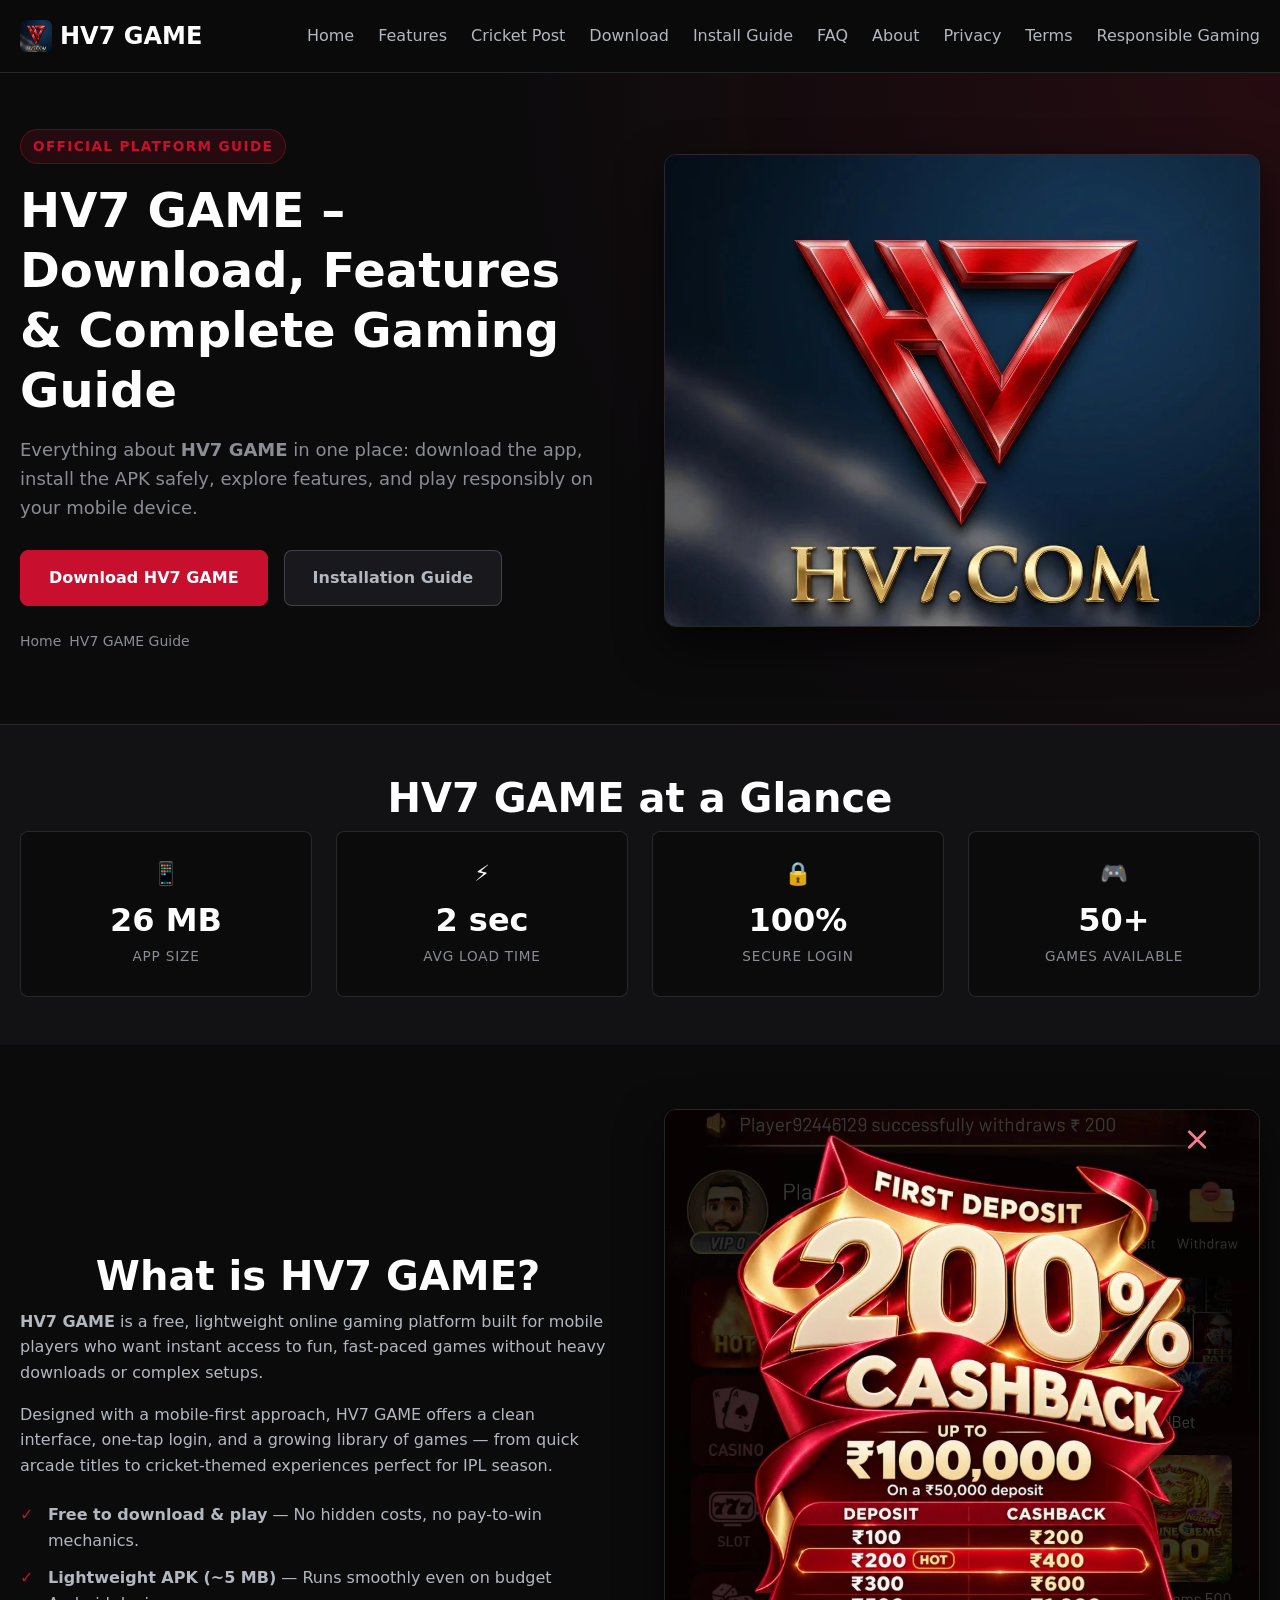
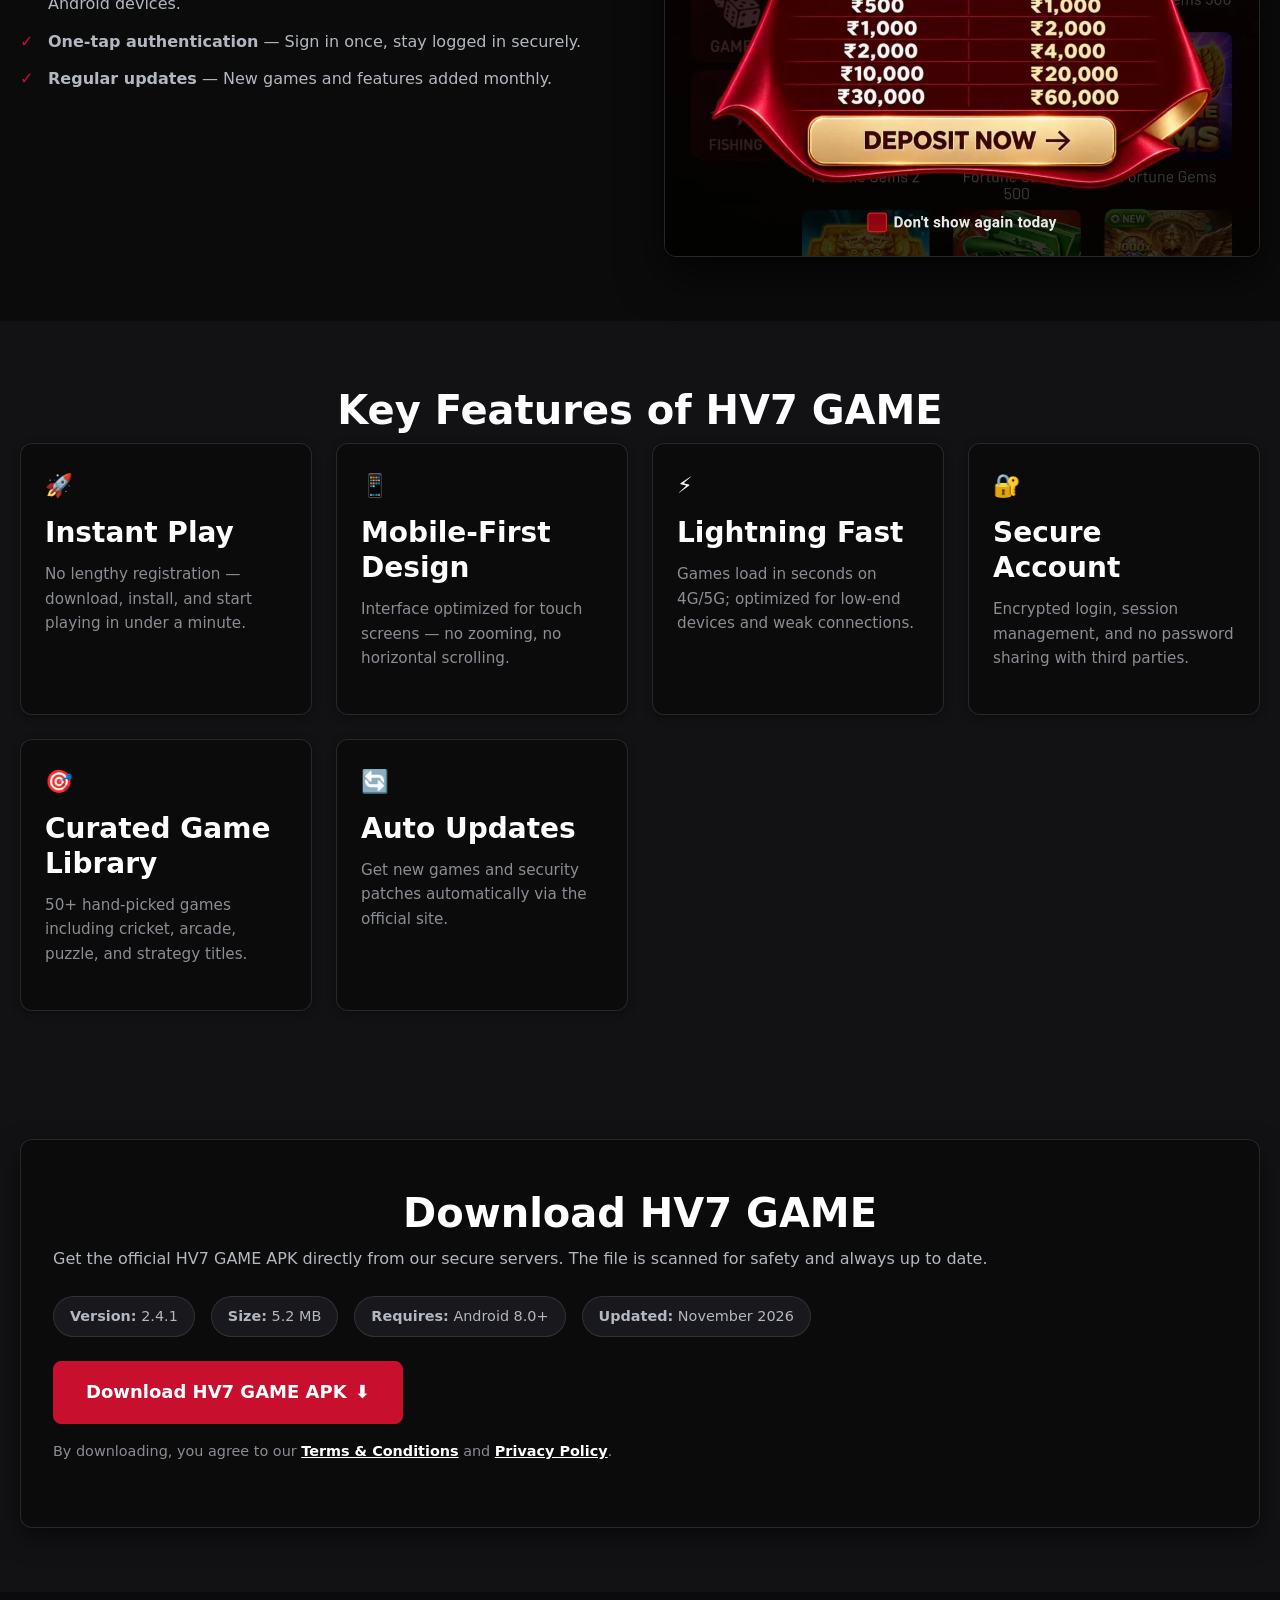
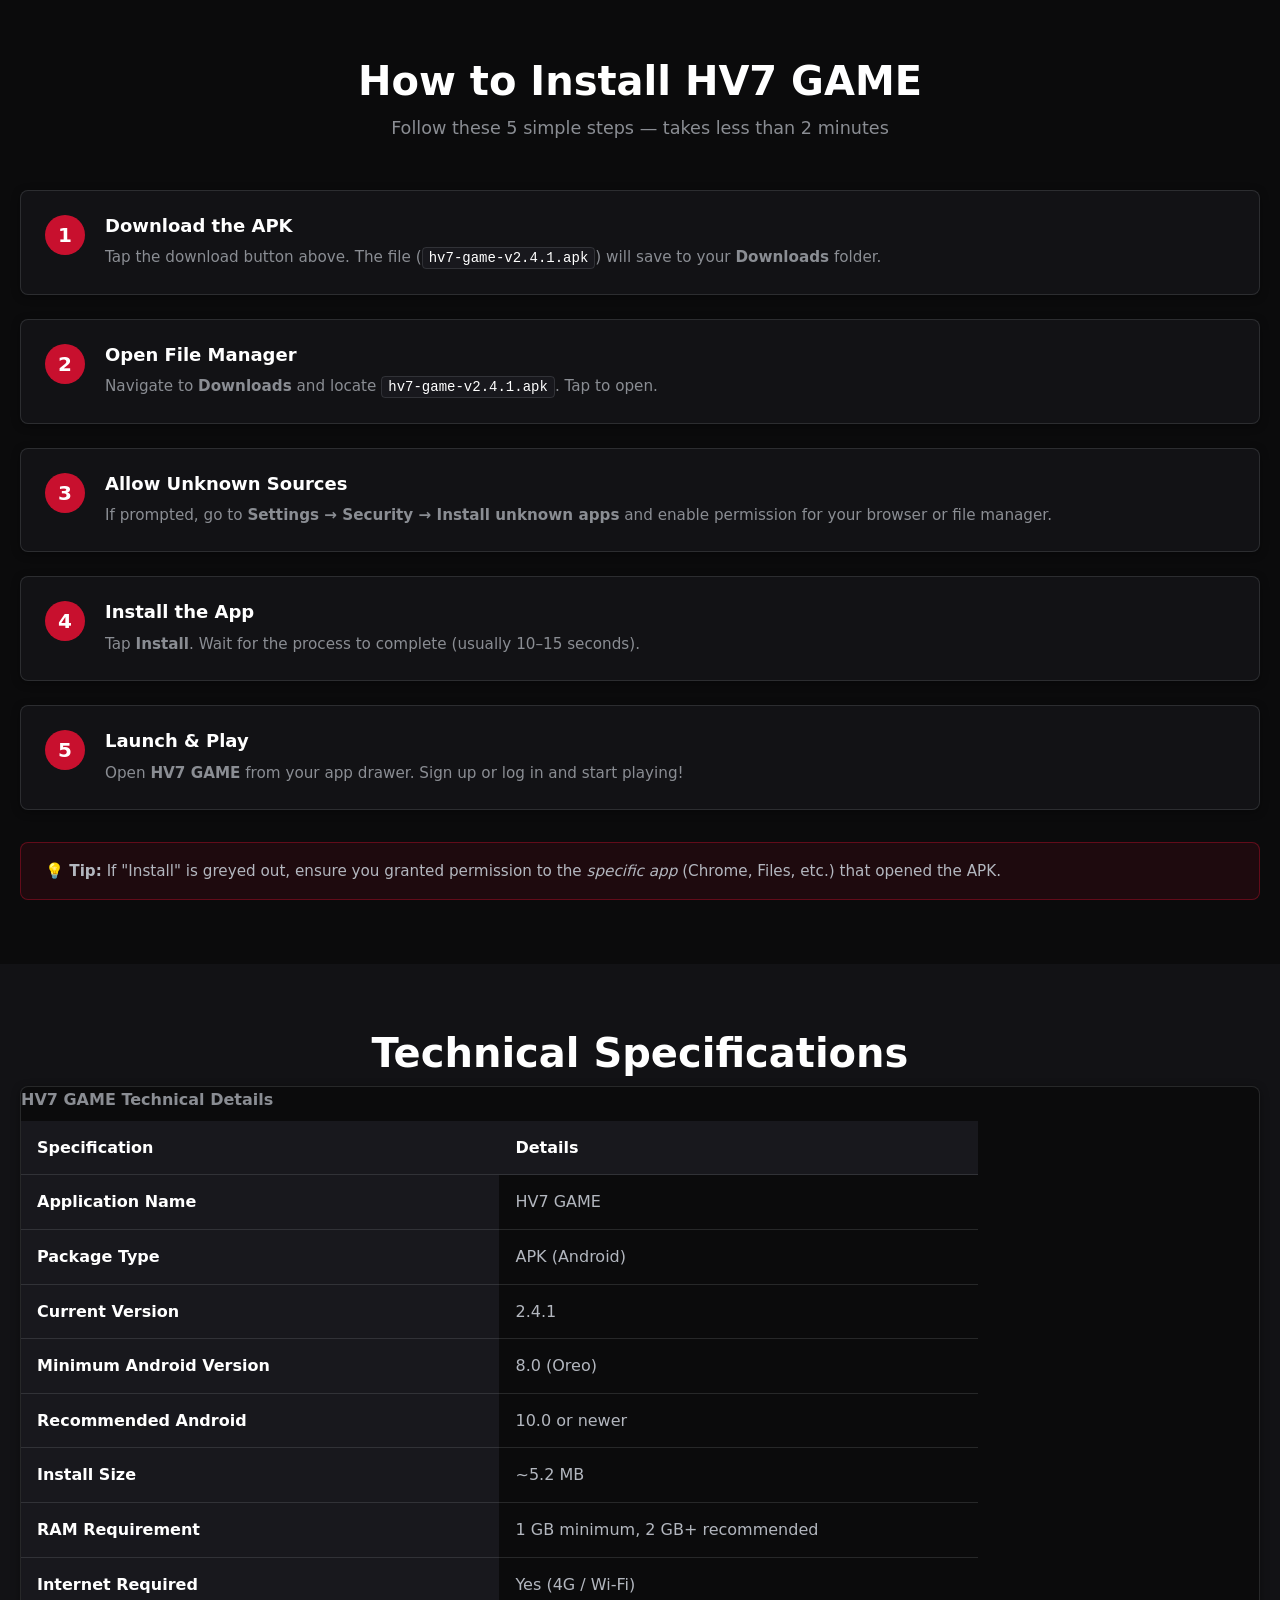
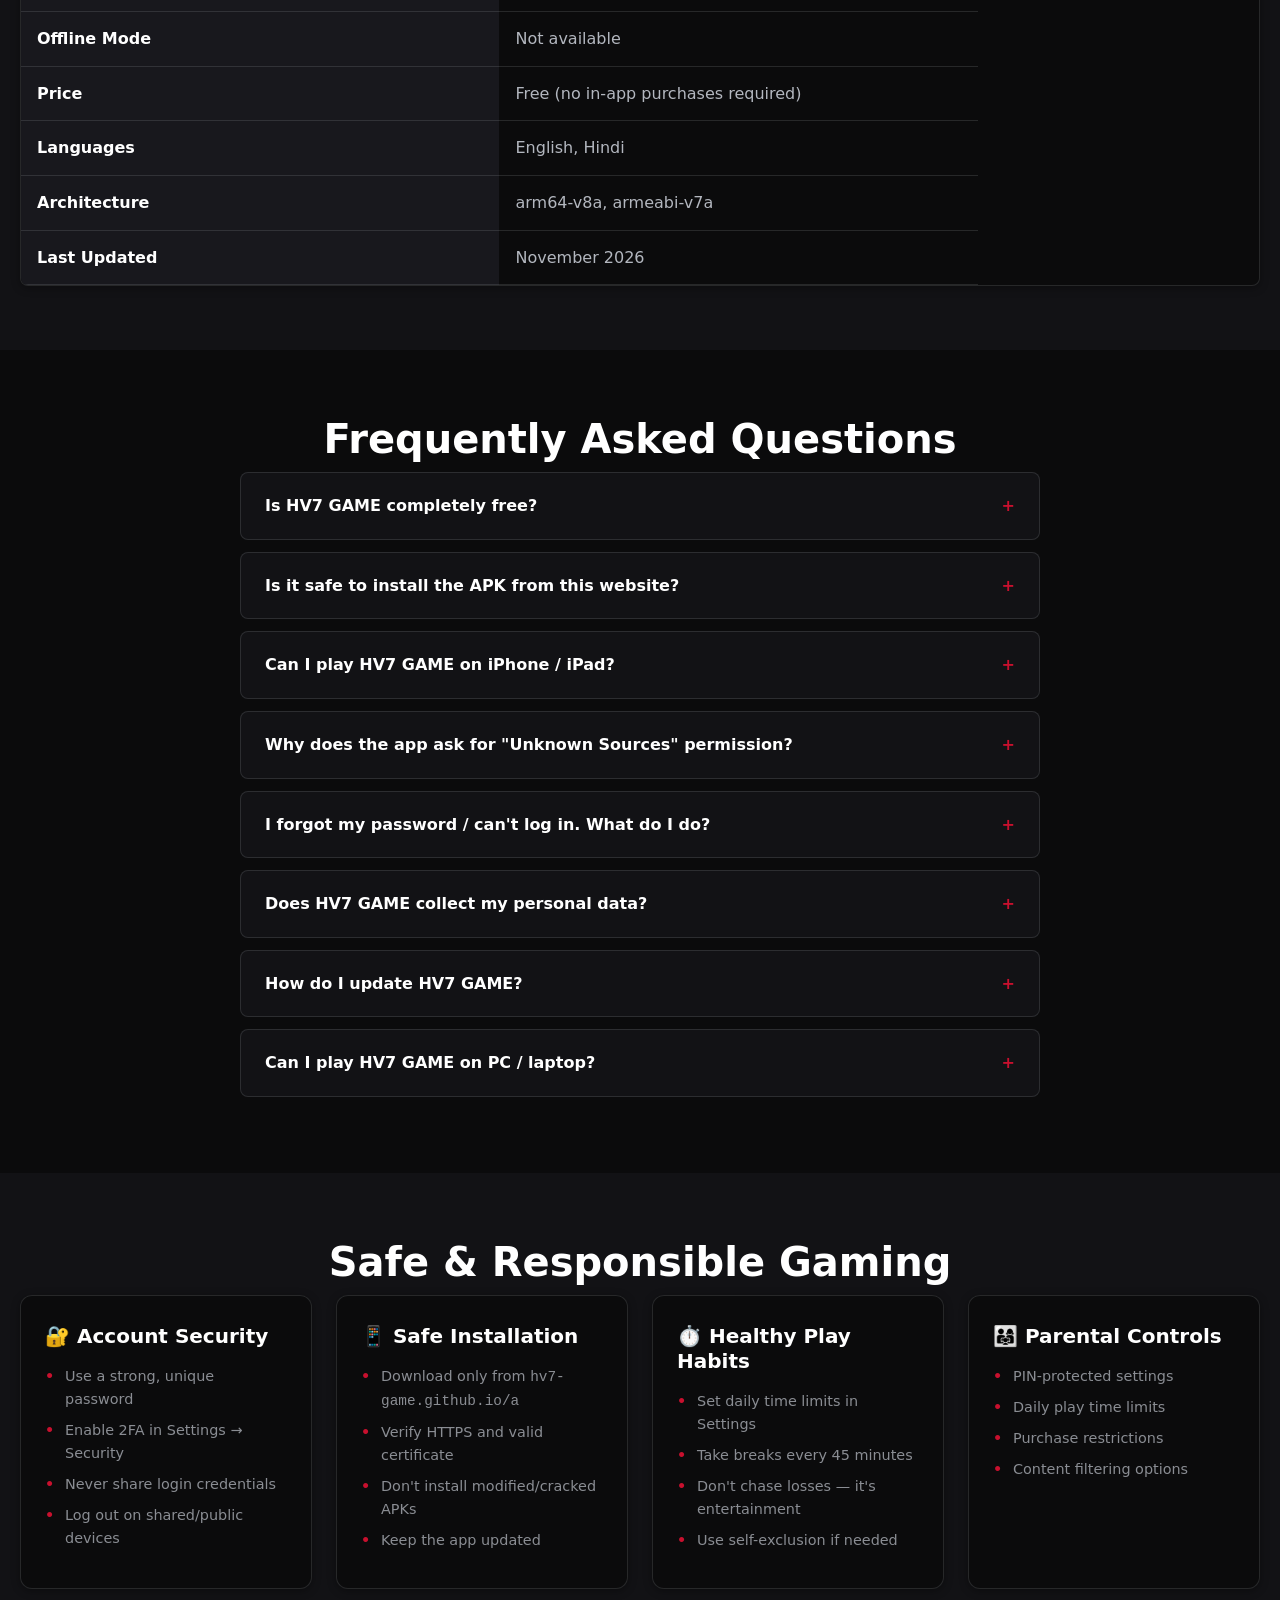
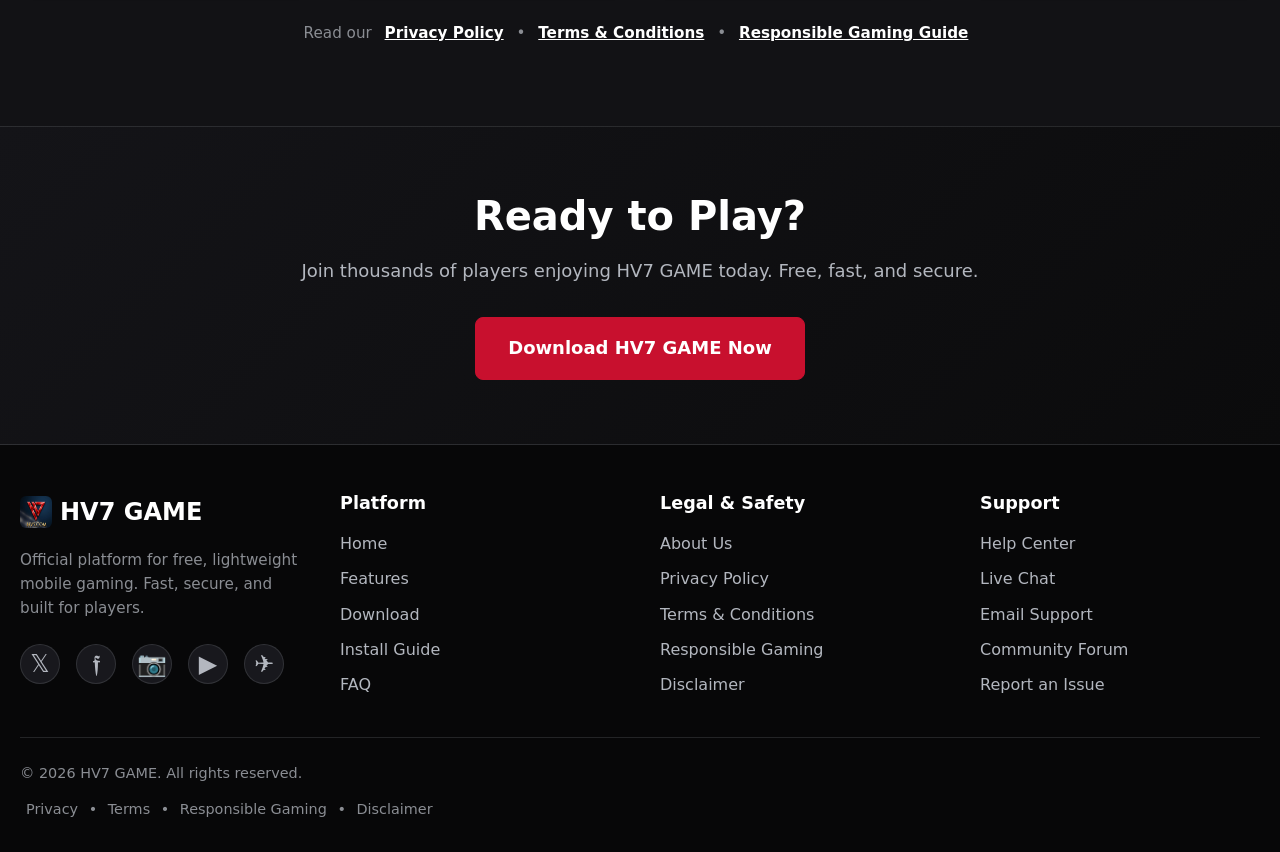
==== index.html @ ba6d6f7c "Update index.html" ====
<!DOCTYPE html>
<html lang="en">
<head>
<meta charset="UTF-8">
<meta name="viewport" content="width=device-width, initial-scale=1.0">
<meta http-equiv="X-UA-Compatible" content="IE=edge">

<!-- Primary SEO Meta Tags -->
<title>HV7 GAME – Download hv7 Game | Free Mobile Cricket & Arcade</title>
<meta name="description" content="Download HV7 GAME — the free hv7 game app for mobile. Install the ~5 MB APK and play cricket and arcade games optimized for Android 8.0+. Join the hv7 gaming community.">
<meta name="keywords" content="hv7, hv7 game, free mobile games, cricket games, arcade games, hv7 download, hv7 app">
<meta name="author" content="HV7 Official">
<meta name="theme-color" content="#0b0b0c">
<meta name="robots" content="index, follow, max-snippet:-1, max-image-preview:large, max-video-preview:-1">
<meta name="googlebot" content="index, follow, max-snippet:-1, max-image-preview:large">
<meta name="bingbot" content="index, follow">
<meta name="revisit-after" content="1 days">
<meta name="rating" content="general">
<meta name="language" content="English">
<meta name="coverage" content="Worldwide">
<meta name="distribution" content="Global">

<!-- Canonical URL - Your GitHub Pages Subdirectory Domain -->
<link rel="canonical" href="https://hv7-game.github.io/a/">

<!-- Favicon & Icons -->
<link rel="icon" type="image/webp" href="hv7-logo.webp" sizes="any">
<link rel="apple-touch-icon" href="hv7-logo.webp" sizes="any">
<link rel="manifest" href="manifest.json">

<!-- Open Graph / Social Media -->
<meta property="og:type" content="website">
<meta property="og:url" content="https://hv7-game.github.io/a/">
<meta property="og:title" content="HV7 GAME – Official Download, Features & Complete Guide">
<meta property="og:description" content="Download HV7 GAME app, install APK safely, explore features and play responsibly. The complete official guide.">
<meta property="og:image" content="hv7-logo.webp">
<meta property="og:image:width" content="1200">
<meta property="og:image:height" content="630">
<meta property="og:site_name" content="HV7 GAME">
<meta property="og:locale" content="en_US">

<!-- Twitter Card -->
<meta name="twitter:card" content="summary_large_image">
<meta name="twitter:site" content="@hv7game">
<meta name="twitter:url" content="https://hv7-game.github.io/a/">
<meta name="twitter:title" content="HV7 GAME – Official Download, Features & Complete Guide">
<meta name="twitter:description" content="Download HV7 GAME app, install APK safely, explore features and play responsibly.">
<meta name="twitter:image" content="hv7-logo.webp">

<!-- Performance Hints -->
<link rel="preconnect" href="https://fonts.googleapis.com">
<link rel="preconnect" href="https://fonts.gstatic.com" crossorigin>
<link rel="preload" as="image" href="hv7-logo.webp" fetchpriority="high">
<link rel="preload" as="style" href="style.css">
<link rel="preload" as="script" href="main.js">

<!-- Structured Data: WebSite -->
<script type="application/ld+json">
{
  "@context": "https://schema.org",
  "@type": "WebSite",
  "name": "HV7 GAME",
  "alternateName": ["HV7", "HV7 GAME", "HV7.COM"],
  "url": "https://hv7-game.github.io/a/",
  "potentialAction": {
    "@type": "SearchAction",
    "target": "https://hv7-game.github.io/a/search?q={search_term_string}",
    "query-input": "required name=search_term_string"
  }
}
</script>

<!-- Structured Data: Organization -->
<script type="application/ld+json">
{
  "@context": "https://schema.org",
  "@type": "Organization",
  "name": "HV7 GAME",
  "url": "https://hv7-game.github.io/a/",
  "logo": "https://hv7-game.github.io/a/hv7-logo.webp",
  "description": "HV7 GAME official platform: free mobile gaming app with fast, secure gameplay.",
  "sameAs": [],
  "contactPoint": {
    "@type": "ContactPoint",
    "telephone": "+91-XXXXXXXXXX",
    "contactType": "customer service",
    "availableLanguage": ["English", "Hindi"]
  }
}
</script>

<!-- Structured Data: Article (Main Page as Article) -->
<script type="application/ld+json">
{
  "@context": "https://schema.org",
  "@type": "Article",
  "headline": "HV7 GAME – Official Download, Features & Complete Gaming Guide",
  "description": "Complete guide to HV7 GAME: download, APK installation, features, login, safety and responsible gaming.",
  "mainEntityOfPage": { "@type": "WebPage", "@id": "https://hv7-game.github.io/a/" },
  "datePublished": "2026-11-21T00:00:00+00:00",
  "dateModified": "2026-11-23T00:00:00+00:00",
  "author": { "@type": "Organization", "name": "HV7 Official" },
  "publisher": {
    "@type": "Organization",
    "name": "HV7 GAME",
    "logo": { "@type": "ImageObject", "url": "https://hv7-game.github.io/a/hv7-logo.webp" }
  },
  "inLanguage": "en",
  "keywords": "HV7 GAME, HV7 GAME download, HV7 GAME app, HV7 GAME APK, HV7 GAME login"
}
</script>

<!-- Structured Data: HowTo for Installation -->
<script type="application/ld+json">
{
  "@context": "https://schema.org",
  "@type": "HowTo",
  "name": "How to Download and Install HV7 GAME",
  "description": "Step-by-step guide to download and install the HV7 GAME app on Android.",
  "totalTime": "PT5M",
  "estimatedCost": "Free",
  "supply": [
    { "@type": "HowToSupply", "name": "Android Device (8.0+)" },
    { "@type": "HowToSupply", "name": "Internet Connection" }
  ],
  "tool": [
    { "@type": "HowToTool", "name": "Web Browser" }
  ],
  "step": [
    { "@type": "HowToStep", "position": 1, "name": "Open Official HV7 GAME Page", "text": "Visit the official HV7 GAME website and locate the download section.", "url": "https://hv7-game.github.io/a/#download", "image": "hv7-logo.webp" },
    { "@type": "HowToStep", "position": 2, "name": "Download APK File", "text": "Tap the download button to save the HV7 GAME APK (~5 MB) to your device.", "url": "https://hv7-game.github.io/a/#download", "image": "hv7-logo.webp" },
    { "@type": "HowToStep", "position": 3, "name": "Enable Unknown Sources", "text": "Go to Settings > Security > Install unknown apps, and allow your browser or file manager.", "url": "https://hv7-game.github.io/a/#install", "image": "das.webp" },
    { "@type": "HowToStep", "position": 4, "name": "Install the App", "text": "Open the APK file from Downloads and press Install.", "url": "https://hv7-game.github.io/a/#install", "image": "das.webp" },
    { "@type": "HowToStep", "position": 5, "name": "Launch and Log In", "text": "Open HV7 GAME, create an account or sign in, and start playing.", "url": "https://hv7-game.github.io/a/#features", "image": "hv7-logo.webp" }
  ]
}
</script>

<!-- Structured Data: FAQPage -->
<script type="application/ld+json">
{
  "@context": "https://schema.org",
  "@type": "FAQPage",
  "mainEntity": [
    { "@type": "Question", "name": "What is HV7 GAME?", "acceptedAnswer": { "@type": "Answer", "text": "HV7 GAME is a free online gaming platform for Android, offering fast, lightweight games with a mobile-first interface and secure login." } },
    { "@type": "Question", "name": "Is HV7 GAME free to download?", "acceptedAnswer": { "@type": "Answer", "text": "Yes, the HV7 GAME APK is completely free to download from the official website. Never pay for the installer." } },
    { "@type": "Question", "name": "Is it safe to install the HV7 GAME APK?", "acceptedAnswer": { "@type": "Answer", "text": "Only install the APK from the official HV7 website (hv7-game.github.io/a). Third-party mirrors may carry modified or harmful files." } },
    { "@type": "Question", "name": "Which devices support HV7 GAME?", "acceptedAnswer": { "@type": "Answer", "text": "HV7 GAME runs on Android phones and tablets with Android 8.0 (Oreo) or newer, and works in any modern mobile browser." } },
    { "@type": "Question", "name": "How do I fix HV7 GAME login problems?", "acceptedAnswer": { "@type": "Answer", "text": "Check internet connection, reset password via the login screen, update the app, clear app cache, or contact in-app support." } },
    { "@type": "Question", "name": "Does HV7 GAME work on iOS?", "acceptedAnswer": { "@type": "Answer", "text": "Currently HV7 GAME is available for Android only. iOS users can access the web version through a mobile browser." } }
  ]
}
</script>

<!-- Structured Data: BreadcrumbList -->
<script type="application/ld+json">
{
  "@context": "https://schema.org",
  "@type": "BreadcrumbList",
  "itemListElement": [
    { "@type": "ListItem", "position": 1, "name": "Home", "item": "https://hv7-game.github.io/a/" }
  ]
}
</script>

<!-- Stylesheet -->
<link rel="stylesheet" href="style.css">
  <!-- Mobile Horizontal Scroll & Large Image Fix -->
<!-- Stylesheet -->
<link rel="stylesheet" href="style.css">

<!-- Mobile Image Fit & Smaller Emojis Fix -->
<style>
  html, body {
    max-width: 100% !important;
    overflow-x: clip !important;
  }

  .about-figure,
  .about-figure picture,
  .about-figure img,
  .hero-figure,
  .hero-figure picture,
  .hero-figure img {
    width: 100% !important;
    max-width: 100% !important;
    height: auto !important;
    margin-left: 0 !important;
    margin-right: 0 !important;
    box-sizing: border-box !important;
  }

  .about-grid,
  .container {
    max-width: 100% !important;
    box-sizing: border-box !important;
  }

  /* Emojis ko chhota karne ke liye */
  .stat-icon,
  .feature-icon {
    font-size: 1.4rem !important;
    line-height: 1.2 !important;
  }

  .specs-table {
    width: 100%;
    max-width: 100%;
    display: block;
    overflow-x: auto;
  }
</style>
</head>
</head>
<body>

<!-- Skip Link for Accessibility -->
<a class="skip-link" href="#main-content">Skip to main content</a>

<!-- Header -->
<header class="site-header" role="banner">
<nav class="nav container" aria-label="Main navigation">
<a class="brand" href="./" aria-label="HV7 GAME Home">
<img src="hv7-logo.webp" alt="HV7 GAME logo" width="36" height="36" aria-hidden="true">
<span>HV7 <b>GAME</b></span>
</a>
<button class="nav-toggle" id="navToggle" aria-label="Open menu" aria-expanded="false" aria-controls="navLinks">
<span class="hamburger" aria-hidden="true"></span>
</button>
<ul class="nav-links" id="navLinks" role="menubar">
<li role="none"><a href="./" role="menuitem">Home</a></li>
<li role="none"><a href="#features" role="menuitem">Features</a></li>
<li role="none"><a href="cricket-post.html" role="menuitem">Cricket Post</a></li>
<li role="none"><a href="#download" role="menuitem">Download</a></li>
<li role="none"><a href="#install" role="menuitem">Install Guide</a></li>
<li role="none"><a href="#faq" role="menuitem">FAQ</a></li>
<li role="none"><a href="about.html" role="menuitem">About</a></li>
<li role="none"><a href="privacy-policy.html" role="menuitem">Privacy</a></li>
<li role="none"><a href="terms-conditions.html" role="menuitem">Terms</a></li>
<li role="none"><a href="responsible-gaming.html" role="menuitem">Responsible Gaming</a></li>
</ul>
</nav>
</header>

<!-- Main Content -->
<main id="main-content" role="main">

<!-- Hero Section -->
<section class="hero" aria-labelledby="hero-title">
<div class="container">
<div class="hero-content">
<p class="eyebrow">Official Platform Guide</p>
<h1 id="hero-title">HV7 GAME – Download, Features & Complete Gaming Guide</h1>
<p class="hero-lede">Everything about <strong>HV7 GAME</strong> in one place: download the app, install the APK safely, explore features, and play responsibly on your mobile device.</p>
<div class="hero-cta">
<a class="btn btn-primary" href="https://hv7aa.com?inviteCode=Y7UZ6XN&from=app" target="_blank" rel="noopener noreferrer">Download HV7 GAME</a>
<a class="btn btn-secondary" href="#install">Installation Guide</a>
</div>
<nav class="breadcrumb" aria-label="Breadcrumb">
<ol>
<li><a href="./">Home</a></li>
<li aria-current="page">HV7 GAME Guide</li>
</ol>
</nav>
</div>
<!-- Hero Image with hv7-logo -->
<figure class="hero-figure">
<picture>
<source srcset="hv7-logo.webp" type="image/webp">
<img src="hv7-logo.webp" alt="HV7 GAME logo - official branding and app icon" width="600" height="400" loading="eager" fetchpriority="high">
</picture>
<figcaption class="sr-only">HV7 GAME logo</figcaption>
</figure>
</div>
</section>

<!-- Quick Stats -->
<section class="stats-section" aria-labelledby="stats-title">
<div class="container">
<h2 id="stats-title" class="section-title">HV7 GAME at a Glance</h2>
<div class="stats-grid">
<div class="stat-card">
<div class="stat-icon" aria-hidden="true">📱</div>
<div class="stat-value">26 MB</div>
<div class="stat-label">App Size</div>
</div>
<div class="stat-card">
<div class="stat-icon" aria-hidden="true">⚡</div>
<div class="stat-value">2 sec</div>
<div class="stat-label">Avg Load Time</div>
</div>
<div class="stat-card">
<div class="stat-icon" aria-hidden="true">🔒</div>
<div class="stat-value">100%</div>
<div class="stat-label">Secure Login</div>
</div>
<div class="stat-card">
<div class="stat-icon" aria-hidden="true">🎮</div>
<div class="stat-value">50+</div>
<div class="stat-label">Games Available</div>
</div>
</div>
</div>
</section>

<!-- What is HV7 GAME -->
<section class="about-section" id="about" aria-labelledby="about-title">
<div class="container">
<div class="about-grid">
<div class="about-content">
<h2 id="about-title" class="section-title">What is HV7 GAME?</h2>
<p><strong>HV7 GAME</strong> is a free, lightweight online gaming platform built for mobile players who want instant access to fun, fast-paced games without heavy downloads or complex setups.</p>
<p>Designed with a mobile-first approach, HV7 GAME offers a clean interface, one-tap login, and a growing library of games — from quick arcade titles to cricket-themed experiences perfect for IPL season.</p>
<ul class="feature-list">
<li><strong>Free to download & play</strong> — No hidden costs, no pay-to-win mechanics.</li>
<li><strong>Lightweight APK (~5 MB)</strong> — Runs smoothly even on budget Android devices.</li>
<li><strong>One-tap authentication</strong> — Sign in once, stay logged in securely.</li>
<li><strong>Regular updates</strong> — New games and features added monthly.</li>
</ul>
</div>
<figure class="about-figure">
<picture>
<source srcset="das.webp" type="image/webp">
<img src="das.webp" alt="Illustration showing HV7 GAME app icons, mobile screens with game graphics, and a shield representing security" width="500" height="350" loading="lazy">
</picture>
<figcaption class="sr-only">HV7 GAME platform illustration showing mobile app interface, game variety icons, and security badge representing safe, lightweight gaming.</figcaption>
</figure>
</div>
</div>
</section>

<!-- Features Section -->
<section class="features-section" id="features" aria-labelledby="features-title">
<div class="container">
<h2 id="features-title" class="section-title">Key Features of HV7 GAME</h2>
<div class="features-grid">
<article class="feature-card">
<div class="feature-icon" aria-hidden="true">🚀</div>
<h3>Instant Play</h3>
<p>No lengthy registration — download, install, and start playing in under a minute.</p>
</article>
<article class="feature-card">
<div class="feature-icon" aria-hidden="true">📱</div>
<h3>Mobile-First Design</h3>
<p>Interface optimized for touch screens — no zooming, no horizontal scrolling.</p>
</article>
<article class="feature-card">
<div class="feature-icon" aria-hidden="true">⚡</div>
<h3>Lightning Fast</h3>
<p>Games load in seconds on 4G/5G; optimized for low-end devices and weak connections.</p>
</article>
<article class="feature-card">
<div class="feature-icon" aria-hidden="true">🔐</div>
<h3>Secure Account</h3>
<p>Encrypted login, session management, and no password sharing with third parties.</p>
</article>
<article class="feature-card">
<div class="feature-icon" aria-hidden="true">🎯</div>
<h3>Curated Game Library</h3>
<p>50+ hand-picked games including cricket, arcade, puzzle, and strategy titles.</p>
</article>
<article class="feature-card">
<div class="feature-icon" aria-hidden="true">🔄</div>
<h3>Auto Updates</h3>
<p>Get new games and security patches automatically via the official site.</p>
</article>
</div>
</div>
</section>

<!-- Download Section -->
<section class="download-section" id="download" aria-labelledby="download-title">
<div class="container">
<div class="download-card">
<div class="download-content">
<h2 id="download-title" class="section-title">Download HV7 GAME</h2>
<p>Get the official HV7 GAME APK directly from our secure servers. The file is scanned for safety and always up to date.</p>
<div class="download-meta">
<span class="meta-item"><strong>Version:</strong> 2.4.1</span>
<span class="meta-item"><strong>Size:</strong> 5.2 MB</span>
<span class="meta-item"><strong>Requires:</strong> Android 8.0+</span>
<span class="meta-item"><strong>Updated:</strong> November 2026</span>
</div>
<a class="btn btn-primary btn-lg" id="downloadBtn" href="https://hv7aa.com?inviteCode=Y7UZ6XN&from=app" target="_blank" rel="noopener noreferrer">
<span class="btn-text">Download HV7 GAME APK</span>
<span class="btn-icon" aria-hidden="true">⬇</span>
</a>
<p class="download-note">By downloading, you agree to our <a href="terms-conditions.html">Terms & Conditions</a> and <a href="privacy-policy.html">Privacy Policy</a>.</p>
</div>
</div>
</div>
</section>

<!-- Installation Guide -->
<section class="install-section" id="install" aria-labelledby="install-title">
<div class="container">
<h2 id="install-title" class="section-title">How to Install HV7 GAME</h2>
<p class="section-subtitle">Follow these 5 simple steps — takes less than 2 minutes</p>

<ol class="steps-list">
<li class="step-item">
<div class="step-number">1</div>
<div class="step-content">
<h3>Download the APK</h3>
<p>Tap the download button above. The file (<code>hv7-game-v2.4.1.apk</code>) will save to your <strong>Downloads</strong> folder.</p>
</div>
</li>
<li class="step-item">
<div class="step-number">2</div>
<div class="step-content">
<h3>Open File Manager</h3>
<p>Navigate to <strong>Downloads</strong> and locate <code>hv7-game-v2.4.1.apk</code>. Tap to open.</p>
</div>
</li>
<li class="step-item">
<div class="step-number">3</div>
<div class="step-content">
<h3>Allow Unknown Sources</h3>
<p>If prompted, go to <strong>Settings → Security → Install unknown apps</strong> and enable permission for your browser or file manager.</p>
</div>
</li>
<li class="step-item">
<div class="step-number">4</div>
<div class="step-content">
<h3>Install the App</h3>
<p>Tap <strong>Install</strong>. Wait for the process to complete (usually 10–15 seconds).</p>
</div>
</li>
<li class="step-item">
<div class="step-number">5</div>
<div class="step-content">
<h3>Launch & Play</h3>
<p>Open <strong>HV7 GAME</strong> from your app drawer. Sign up or log in and start playing!</p>
</div>
</li>
</ol>

<div class="install-tip">
<strong>💡 Tip:</strong> If "Install" is greyed out, ensure you granted permission to the <em>specific app</em> (Chrome, Files, etc.) that opened the APK.
</div>
</div>
</section>

<!-- Specifications Table -->
<section class="specs-section" id="specs" aria-labelledby="specs-title">
<div class="container">
<h2 id="specs-title" class="section-title">Technical Specifications</h2>
<table class="specs-table">
<caption>HV7 GAME Technical Details</caption>
<thead>
<tr><th scope="col">Specification</th><th scope="col">Details</th></tr>
</thead>
<tbody>
<tr><th scope="row">Application Name</th><td>HV7 GAME</td></tr>
<tr><th scope="row">Package Type</th><td>APK (Android)</td></tr>
<tr><th scope="row">Current Version</th><td>2.4.1</td></tr>
<tr><th scope="row">Minimum Android Version</th><td>8.0 (Oreo)</td></tr>
<tr><th scope="row">Recommended Android</th><td>10.0 or newer</td></tr>
<tr><th scope="row">Install Size</th><td>~5.2 MB</td></tr>
<tr><th scope="row">RAM Requirement</th><td>1 GB minimum, 2 GB+ recommended</td></tr>
<tr><th scope="row">Internet Required</th><td>Yes (4G / Wi-Fi)</td></tr>
<tr><th scope="row">Offline Mode</th><td>Not available</td></tr>
<tr><th scope="row">Price</th><td>Free (no in-app purchases required)</td></tr>
<tr><th scope="row">Languages</th><td>English, Hindi</td></tr>
<tr><th scope="row">Architecture</th><td>arm64-v8a, armeabi-v7a</td></tr>
<tr><th scope="row">Last Updated</th><td>November 2026</td></tr>
</tbody>
</table>
</div>
</section>

<!-- FAQ Section -->
<section class="faq-section" id="faq" aria-labelledby="faq-title">
<div class="container">
<h2 id="faq-title" class="section-title">Frequently Asked Questions</h2>

<div class="faq-list">
<details class="faq-item">
<summary>Is HV7 GAME completely free?</summary>
<div class="faq-answer">
<p>Yes. The HV7 GAME APK is free to download and play. There are no mandatory in-app purchases. Some games may offer optional cosmetic items, but core gameplay is always free.</p>
</div>
</details>

<details class="faq-item">
<summary>Is it safe to install the APK from this website?</summary>
<div class="faq-answer">
<p>Absolutely — <strong>only if you download from hv7-game.github.io/a</strong>. We scan every build before release. Third-party APK mirrors (APKPure, APKMirror, Telegram channels, etc.) may contain modified or malicious code. Always verify the URL is <code>https://hv7-game.github.io/a</code> before downloading.</p>
</div>
</details>

<details class="faq-item">
<summary>Can I play HV7 GAME on iPhone / iPad?</summary>
<div class="faq-answer">
<p>Currently HV7 GAME is Android-only. iOS users can access the web version at <code>hv7-game.github.io/a</code> through Safari or Chrome — no installation needed. An iOS app is on our roadmap.</p>
</div>
</details>

<details class="faq-item">
<summary>Why does the app ask for "Unknown Sources" permission?</summary>
<div class="faq-answer">
<p>Android requires this for any app installed outside the Play Store. Since HV7 GAME is distributed directly from our website (to keep it free and lightweight), you must allow installation from your browser or file manager <strong>one time only</strong>.</p>
</div>
</details>

<details class="faq-item">
<summary>I forgot my password / can't log in. What do I do?</summary>
<div class="faq-answer">
<p>On the login screen, tap <strong>"Forgot Password?"</strong> and enter your registered email. You'll receive a reset link. If you don't see the email, check spam/junk. Still stuck? Use the in-app live chat or email <code>support@hv7.com</code>.</p>
</div>
</details>

<details class="faq-item">
<summary>Does HV7 GAME collect my personal data?</summary>
<div class="faq-answer">
<p>We collect only what's needed: account info (email/username), game progress, and basic technical logs for security. We <strong>never sell your data</strong>. Read our full <a href="privacy-policy.html">Privacy Policy</a> for details.</p>
</div>
</details>

<details class="faq-item">
<summary>How do I update HV7 GAME?</summary>
<div class="faq-answer">
<p>Visit <code>hv7-game.github.io/a</code> and download the latest APK. Install it over the existing app — your data and login are preserved. The app also shows an in-app banner when a new version is available.</p>
</div>
</details>

<details class="faq-item">
<summary>Can I play HV7 GAME on PC / laptop?</summary>
<div class="faq-answer">
<p>Yes, via Android emulators like BlueStacks, LDPlayer, or Nox. Install the APK inside the emulator. For best performance, allocate at least 2 GB RAM and 2 CPU cores to the emulator.</p>
</div>
</details>
</div>
</section>

<!-- Safety & Responsible Gaming -->
<section class="safety-section" id="safety" aria-labelledby="safety-title">
<div class="container">
<h2 id="safety-title" class="section-title">Safe & Responsible Gaming</h2>
<div class="safety-grid">
<article class="safety-card">
<h3>🔐 Account Security</h3>
<ul>
<li>Use a strong, unique password</li>
<li>Enable 2FA in Settings → Security</li>
<li>Never share login credentials</li>
<li>Log out on shared/public devices</li>
</ul>
</article>
<article class="safety-card">
<h3>📱 Safe Installation</h3>
<ul>
<li>Download only from <code>hv7-game.github.io/a</code></li>
<li>Verify HTTPS and valid certificate</li>
<li>Don't install modified/cracked APKs</li>
<li>Keep the app updated</li>
</ul>
</article>
<article class="safety-card">
<h3>⏱️ Healthy Play Habits</h3>
<ul>
<li>Set daily time limits in Settings</li>
<li>Take breaks every 45 minutes</li>
<li>Don't chase losses — it's entertainment</li>
<li>Use self-exclusion if needed</li>
</ul>
</article>
<article class="safety-card">
<h3>👨‍👩‍👧 Parental Controls</h3>
<ul>
<li>PIN-protected settings</li>
<li>Daily play time limits</li>
<li>Purchase restrictions</li>
<li>Content filtering options</li>
</ul>
</article>
</div>
<p class="safety-links">
Read our <a href="privacy-policy.html">Privacy Policy</a> • <a href="terms-conditions.html">Terms & Conditions</a> • <a href="responsible-gaming.html">Responsible Gaming Guide</a>
</p>
</section>

<!-- CTA Section -->
<section class="cta-section" aria-labelledby="cta-title">
<div class="container">
<h2 id="cta-title" class="section-title">Ready to Play?</h2>
<p>Join thousands of players enjoying HV7 GAME today. Free, fast, and secure.</p>
<a class="btn btn-primary btn-lg" href="https://hv7aa.com?inviteCode=Y7UZ6XN&from=app" target="_blank" rel="noopener noreferrer">Download HV7 GAME Now</a>
</div>
</section>

</main>

<!-- Footer -->
<footer class="site-footer" role="contentinfo">
<div class="container">
<div class="footer-grid">
<div class="footer-brand">
<a href="./" class="brand" aria-label="HV7 GAME Home">
<img src="hv7-logo.webp" alt="HV7 GAME logo" width="36" height="36" aria-hidden="true">
<span>HV7 <b>GAME</b></span>
</a>
<p>Official platform for free, lightweight mobile gaming. Fast, secure, and built for players.</p>
<div class="social-links">
<a href="#" aria-label="HV7 GAME on Twitter">𝕏</a>
<a href="#" aria-label="HV7 GAME on Facebook">𝖋</a>
<a href="#" aria-label="HV7 GAME on Instagram">📷</a>
<a href="#" aria-label="HV7 GAME on YouTube">▶</a>
<a href="#" aria-label="HV7 GAME on Telegram">✈</a>
</div>
</div>

<nav class="footer-nav" aria-label="Platform">
<h3>Platform</h3>
<ul>
<li><a href="./">Home</a></li>
<li><a href="#features">Features</a></li>
<li><a href="#download">Download</a></li>
<li><a href="#install">Install Guide</a></li>
<li><a href="#faq">FAQ</a></li>
</ul>
</nav>

<nav class="footer-nav" aria-label="Legal & Safety">
<h3>Legal & Safety</h3>
<ul>
<li><a href="about.html">About Us</a></li>
<li><a href="privacy-policy.html">Privacy Policy</a></li>
<li><a href="terms-conditions.html">Terms & Conditions</a></li>
<li><a href="responsible-gaming.html">Responsible Gaming</a></li>
<li><a href="disclaimer.html">Disclaimer</a></li>
</ul>
</nav>

<nav class="footer-nav" aria-label="Support">
<h3>Support</h3>
<ul>
<li><a href="#">Help Center</a></li>
<li><a href="#">Live Chat</a></li>
<li><a href="mailto:support@hv7.com">Email Support</a></li>
<li><a href="#">Community Forum</a></li>
<li><a href="#">Report an Issue</a></li>
</ul>
</nav>
</div>

<div class="footer-bottom">
<p class="copyright">&copy; <span id="year">2026</span> HV7 GAME. All rights reserved.</p>
<p class="footer-legal">
<a href="privacy-policy.html">Privacy</a> •
<a href="terms-conditions.html">Terms</a> •
<a href="responsible-gaming.html">Responsible Gaming</a> •
<a href="disclaimer.html">Disclaimer</a>
</p>
</div>
</div>
</footer>

<!-- Back to Top Button -->
<button class="to-top" id="toTop" aria-label="Back to top" hidden>↑</button>

<!-- JavaScript -->
<script src="main.js" defer></script>
</body>
</html>
---- style.css ----
/* ==========================================================================
   HV7 GAME — Jet Black, Smoke Grey & Cherry Red Theme CSS
   ========================================================================== */

/* CSS Variables */
:root {
  --color-brand: #0b0b0c;
  --color-brand-dark: #070708;
  --color-surface: #121215;
  --color-surface-elevated: #18181d;
  --color-white: #ffffff;
  --color-text-primary: #f5f5f7;
  --color-smoke-grey: #8a8d93;
  --color-smoke-light: #b3b7bf;
  --color-cherry-red: #c8102e;
  --color-cherry-hover: #a60c25;
  --color-cherry-soft: rgba(200, 16, 46, 0.14);
  --color-border: rgba(138, 141, 147, 0.22);
  --color-border-strong: rgba(138, 141, 147, 0.36);

  /* Mapped legacy tokens for consistency */
  --color-gray-50: #121215;
  --color-gray-100: #18181d;
  --color-gray-200: rgba(138, 141, 147, 0.22);
  --color-gray-300: rgba(138, 141, 147, 0.36);
  --color-gray-600: #8a8d93;
  --color-gray-800: #d4d7dd;
  --color-accent: #c8102e;
  --color-accent-hover: #a60c25;
  --color-success: #22c55e;
  --color-warning: #eab308;
  --color-danger: #ef4444;

  --shadow-sm: 0 2px 8px rgba(0, 0, 0, 0.35);
  --shadow: 0 10px 25px rgba(0, 0, 0, 0.5);
  --shadow-lg: 0 18px 45px rgba(0, 0, 0, 0.65);
  --radius: 0.5rem;
  --radius-lg: 0.75rem;
  --transition: 0.25s ease;
  --max-width: 1200px;
  --header-height: 72px;
  --font-stack: system-ui, -apple-system, BlinkMacSystemFont, "Segoe UI", Roboto,
    "Helvetica Neue", Arial, sans-serif;
}

/* Reset & Base */
*,
*::before,
*::after {
  box-sizing: border-box;
}

html {
  scroll-behavior: smooth;
  scroll-padding-top: var(--header-height);
}

body {
  margin: 0;
  padding: 0;
  font-family: var(--font-stack);
  font-size: 1rem;
  line-height: 1.6;
  color: var(--color-text-primary);
  background-color: var(--color-brand);
  overflow-x: hidden;
}

h1,
h2,
h3,
h4,
h5,
h6 {
  margin: 0 0 1rem;
  font-weight: 700;
  line-height: 1.25;
  color: var(--color-white);
}

h1 {
  font-size: clamp(2rem, 5vw, 3rem);
}

h2 {
  font-size: clamp(1.75rem, 4vw, 2.5rem);
}

h3 {
  font-size: clamp(1.25rem, 3vw, 1.75rem);
}

p {
  margin: 0 0 1rem;
  color: var(--color-smoke-light);
}

a {
  color: var(--color-cherry-red);
  text-decoration: none;
  transition: color var(--transition);
}

a:hover {
  color: #e01839;
}

a:focus-visible {
  outline: 3px solid var(--color-cherry-red);
  outline-offset: 2px;
}

ul,
ol {
  margin: 0 0 1rem;
  padding-left: 1.5rem;
}

img {
  max-width: 100%;
  height: auto;
  display: block;
}

.container {
  width: 100%;
  max-width: var(--max-width);
  padding: 0 1.25rem;
  margin: 0 auto;
}

/* Skip Link */
.skip-link {
  position: absolute;
  top: -100%;
  left: 50%;
  transform: translateX(-50%);
  background: var(--color-cherry-red);
  color: var(--color-white);
  padding: 0.75rem 1.5rem;
  z-index: 9999;
  border-radius: var(--radius);
  text-decoration: none;
  font-weight: 600;
  transition: top var(--transition);
}

.skip-link:focus {
  top: 1rem;
}

/* Header */
.site-header {
  position: sticky;
  top: 0;
  z-index: 1000;
  background: rgba(11, 11, 12, 0.92);
  backdrop-filter: blur(10px);
  border-bottom: 1px solid var(--color-border);
}

.nav {
  display: flex;
  align-items: center;
  justify-content: space-between;
  height: var(--header-height);
}

.brand {
  display: flex;
  align-items: center;
  gap: 0.5rem;
  font-size: 1.5rem;
  font-weight: 800;
  color: var(--color-white);
  text-decoration: none;
}

.brand img {
  width: 32px;
  height: 32px;
  border-radius: 6px;
}

.nav-links {
  display: flex;
  gap: 1.5rem;
  list-style: none;
  margin: 0;
  padding: 0;
  align-items: center;
}

.nav-links a {
  color: var(--color-smoke-light);
  font-weight: 500;
  padding: 0.5rem 0;
  position: relative;
  transition: color var(--transition);
}

.nav-links a:hover,
.nav-links a:focus {
  color: var(--color-white);
}

.nav-links a::after {
  content: "";
  position: absolute;
  bottom: 0;
  left: 0;
  width: 0;
  height: 2px;
  background: var(--color-cherry-red);
  transition: width var(--transition);
}

.nav-links a:hover::after,
.nav-links a:focus::after {
  width: 100%;
}

/* Mobile Nav Toggle */
.nav-toggle {
  display: none;
  flex-direction: column;
  gap: 5px;
  background: transparent;
  border: none;
  cursor: pointer;
  padding: 0.5rem;
  z-index: 1001;
}

.hamburger {
  display: block;
  width: 24px;
  height: 2px;
  background: var(--color-white);
  border-radius: 2px;
  transition: transform var(--transition), opacity var(--transition),
    background var(--transition);
}

/* Hero Section */
.hero {
  background: radial-gradient(circle at top right, rgba(200, 16, 46, 0.14), transparent 55%),
    var(--color-brand);
  padding: 3.5rem 0 4.5rem;
  border-bottom: 1px solid var(--color-border);
}

.hero .container {
  display: grid;
  grid-template-columns: 1fr 1fr;
  gap: 3rem;
  align-items: center;
}

.eyebrow {
  display: inline-block;
  font-size: 0.85rem;
  font-weight: 700;
  letter-spacing: 0.1em;
  text-transform: uppercase;
  color: var(--color-cherry-red);
  background: var(--color-cherry-soft);
  border: 1px solid rgba(200, 16, 46, 0.35);
  padding: 0.35rem 0.75rem;
  border-radius: 999px;
  margin-bottom: 1rem;
}

.hero-lede {
  font-size: 1.125rem;
  color: var(--color-smoke-grey);
  margin-bottom: 1.75rem;
}

.hero-cta {
  display: flex;
  gap: 1rem;
  flex-wrap: wrap;
  margin-bottom: 1.5rem;
}

.breadcrumb {
  display: flex;
  gap: 0.5rem;
  font-size: 0.875rem;
  color: var(--color-smoke-grey);
}

.breadcrumb ol {
  display: flex;
  gap: 0.5rem;
  list-style: none;
  margin: 0;
  padding: 0;
}

.breadcrumb li {
  display: flex;
  align-items: center;
}

.breadcrumb a {
  color: var(--color-smoke-grey);
}

.breadcrumb a:hover {
  color: var(--color-cherry-red);
}

.hero-figure {
  margin: 0;
  display: flex;
  justify-content: center;
}

.hero-figure img {
  border-radius: var(--radius-lg);
  box-shadow: var(--shadow-lg);
  border: 1px solid var(--color-border);
  width: 100%;
  max-width: 600px;
}

/* Stats Section */
.stats-section {
  padding: 3rem 0;
  background: var(--color-surface);
}

.section-title {
  text-align: center;
  margin-bottom: 0.5rem;
}

.section-subtitle {
  text-align: center;
  color: var(--color-smoke-grey);
  margin-bottom: 3rem;
  font-size: 1.1rem;
}

.stats-grid {
  display: grid;
  grid-template-columns: repeat(auto-fit, minmax(200px, 1fr));
  gap: 1.5rem;
}

.stat-card {
  background: var(--color-brand);
  padding: 1.75rem 1.25rem;
  border-radius: var(--radius);
  text-align: center;
  border: 1px solid var(--color-border);
  transition: transform var(--transition), box-shadow var(--transition),
    border-color var(--transition);
}

.stat-card:hover {
  transform: translateY(-4px);
  box-shadow: var(--shadow);
  border-color: rgba(200, 16, 46, 0.5);
}

.stat-icon {
  font-size: 2rem;
  margin-bottom: 0.5rem;
}

.stat-value {
  font-size: 2rem;
  font-weight: 800;
  color: var(--color-white);
}

.stat-label {
  font-size: 0.85rem;
  color: var(--color-smoke-grey);
  text-transform: uppercase;
  letter-spacing: 0.06em;
}

/* About Section */
.about-section {
  padding: 4rem 0;
  background: var(--color-brand);
}

.about-grid {
  display: grid;
  grid-template-columns: 1fr 1fr;
  gap: 3rem;
  align-items: center;
}

.feature-list {
  list-style: none;
  padding: 0;
  margin: 1.5rem 0;
}

.feature-list li {
  margin-bottom: 0.75rem;
  padding-left: 1.75rem;
  position: relative;
  color: var(--color-smoke-light);
}

.feature-list li::before {
  content: "✓";
  position: absolute;
  left: 0;
  color: var(--color-cherry-red);
  font-weight: 700;
}

.about-figure {
  margin: 0;
  display: flex;
  justify-content: center;
}

.about-figure img {
  border-radius: var(--radius-lg);
  box-shadow: var(--shadow-lg);
  border: 1px solid var(--color-border);
  max-width: 500px;
}

/* Features Section */
.features-section {
  padding: 4rem 0;
  background: var(--color-surface);
}

.features-grid {
  display: grid;
  grid-template-columns: repeat(auto-fit, minmax(280px, 1fr));
  gap: 1.5rem;
}

.feature-card {
  background: var(--color-brand);
  border: 1px solid var(--color-border);
  border-radius: var(--radius-lg);
  padding: 1.75rem 1.5rem;
  box-shadow: var(--shadow-sm);
  transition: transform var(--transition), box-shadow var(--transition),
    border-color var(--transition);
}

.feature-card:hover {
  transform: translateY(-4px);
  box-shadow: var(--shadow-lg);
  border-color: var(--color-cherry-red);
}

.feature-icon {
  font-size: 2.5rem;
  margin-bottom: 1rem;
}

.feature-card h3 {
  margin-bottom: 0.75rem;
}

.feature-card p {
  color: var(--color-smoke-grey);
  font-size: 0.95rem;
}

/* Buttons */
.btn {
  display: inline-flex;
  align-items: center;
  justify-content: center;
  gap: 0.5rem;
  padding: 0.875rem 1.75rem;
  font-size: 1rem;
  font-weight: 600;
  border-radius: var(--radius);
  border: 1px solid transparent;
  cursor: pointer;
  text-decoration: none;
  transition: background var(--transition), transform var(--transition),
    box-shadow var(--transition), border-color var(--transition),
    color var(--transition);
}

.btn-primary {
  background: var(--color-cherry-red);
  color: var(--color-white);
  border-color: var(--color-cherry-red);
}

.btn-primary:hover {
  background: var(--color-cherry-hover);
  border-color: var(--color-cherry-hover);
  color: var(--color-white);
  transform: translateY(-2px);
  box-shadow: 0 8px 20px rgba(200, 16, 46, 0.35);
}

.btn-secondary {
  background: var(--color-surface-elevated);
  color: var(--color-smoke-light);
  border-color: var(--color-border-strong);
}

.btn-secondary:hover {
  background: #222229;
  color: var(--color-white);
  border-color: var(--color-smoke-grey);
}

.btn-lg {
  padding: 1rem 2rem;
  font-size: 1.125rem;
}

.btn-icon {
  font-size: 1.125rem;
}

/* Carousel / Gallery Section */
.gallery-section {
  padding: 4rem 0;
  background: var(--color-brand);
}

.carousel {
  position: relative;
  margin: 2rem 0 3rem;
}

.carousel-track {
  display: flex;
  transition: transform 0.5s ease;
  height: 400px;
  overflow: hidden;
  border-radius: var(--radius-lg);
  box-shadow: var(--shadow-lg);
  background: var(--color-surface);
  border: 1px solid var(--color-border);
}

.carousel-slide {
  flex: 0 0 100%;
  max-width: 100%;
  position: relative;
  display: flex;
  flex-direction: column;
}

.carousel-slide img {
  width: 100%;
  height: 400px;
  object-fit: cover;
  border-radius: var(--radius-lg);
}

.carousel-slide figcaption {
  position: absolute;
  inset: 0;
  background: linear-gradient(
    to top,
    rgba(11, 11, 12, 0.92),
    rgba(11, 11, 12, 0.1)
  );
  color: var(--color-white);
  padding: 1.5rem;
  border-radius: var(--radius-lg);
  font-size: 0.95rem;
  line-height: 1.5;
  opacity: 0;
  transition: opacity 0.3s ease;
  pointer-events: none;
}

.carousel-slide:hover figcaption,
.carousel-slide:focus-within figcaption {
  opacity: 1;
}

.caption-visible {
  font-weight: 600;
  font-size: 1rem;
  margin-bottom: 0.5rem;
  display: block;
}

.caption-seo {
  font-size: 0.875rem;
  color: var(--color-smoke-light);
  display: block;
}

.carousel-btn {
  position: absolute;
  top: 50%;
  transform: translateY(-50%);
  background: rgba(18, 18, 21, 0.9);
  border: 1px solid var(--color-border-strong);
  width: 48px;
  height: 48px;
  border-radius: 50%;
  font-size: 1.25rem;
  color: var(--color-white);
  cursor: pointer;
  box-shadow: var(--shadow);
  z-index: 10;
  transition: background var(--transition), transform var(--transition),
    border-color var(--transition);
  display: flex;
  align-items: center;
  justify-content: center;
  line-height: 1;
}

.carousel-btn:hover {
  background: var(--color-cherry-red);
  border-color: var(--color-cherry-red);
  transform: translateY(-50%) scale(1.05);
}

.carousel-prev {
  left: 1rem;
}

.carousel-next {
  right: 1rem;
}

.carousel-indicators {
  display: flex;
  justify-content: center;
  gap: 0.5rem;
  margin-top: 1rem;
}

.indicator {
  width: 10px;
  height: 10px;
  border-radius: 50%;
  border: none;
  background: var(--color-border-strong);
  cursor: pointer;
  padding: 0;
  transition: background var(--transition), transform var(--transition);
}

.indicator:hover {
  background: var(--color-smoke-grey);
}

.indicator.active,
.indicator[aria-current="true"] {
  background: var(--color-cherry-red);
  transform: scale(1.2);
}

/* Download Section */
.download-section {
  padding: 4rem 0;
  background: var(--color-surface);
}

.download-card {
  display: grid;
  grid-template-columns: 1fr;
  gap: 2rem;
  background: var(--color-brand);
  border-radius: var(--radius-lg);
  padding: 3rem 2rem;
  border: 1px solid var(--color-border);
  box-shadow: var(--shadow);
}

.download-meta {
  display: flex;
  flex-wrap: wrap;
  gap: 1rem;
  margin: 1.5rem 0;
  font-size: 0.9rem;
  color: var(--color-smoke-grey);
}

.meta-item {
  background: var(--color-surface-elevated);
  color: var(--color-smoke-light);
  padding: 0.5rem 1rem;
  border-radius: 2rem;
  border: 1px solid var(--color-border);
}

.download-note {
  font-size: 0.9rem;
  color: var(--color-smoke-grey);
  margin-top: 1rem;
}

.download-note a {
  color: var(--color-white);
  font-weight: 600;
  text-decoration: underline;
}

.download-note a:hover {
  color: var(--color-cherry-red);
}

/* Install Section */
.install-section {
  padding: 4rem 0;
  background: var(--color-brand);
}

.steps-list {
  list-style: none;
  padding: 0;
  margin: 2rem 0;
  display: flex;
  flex-direction: column;
  gap: 1.5rem;
}

.step-item {
  display: flex;
  gap: 1.25rem;
  align-items: flex-start;
  background: var(--color-surface);
  padding: 1.5rem;
  border-radius: var(--radius);
  border: 1px solid var(--color-border);
  box-shadow: var(--shadow-sm);
  transition: box-shadow var(--transition), border-color var(--transition);
}

.step-item:hover {
  box-shadow: var(--shadow);
  border-color: rgba(200, 16, 46, 0.45);
}

.step-number {
  flex-shrink: 0;
  width: 40px;
  height: 40px;
  background: var(--color-cherry-red);
  color: var(--color-white);
  border-radius: 50%;
  display: flex;
  align-items: center;
  justify-content: center;
  font-size: 1.25rem;
  font-weight: 800;
}

.step-content h3 {
  margin-bottom: 0.5rem;
  font-size: 1.125rem;
}

.step-content p {
  margin: 0;
  color: var(--color-smoke-grey);
  font-size: 0.95rem;
}

.step-content code {
  background: var(--color-surface-elevated);
  border: 1px solid var(--color-border);
  padding: 0.125rem 0.375rem;
  border-radius: 0.25rem;
  font-size: 0.875rem;
  color: var(--color-white);
}

.install-tip {
  margin-top: 2rem;
  padding: 1rem 1.5rem;
  background: rgba(200, 16, 46, 0.1);
  border: 1px solid rgba(200, 16, 46, 0.4);
  border-radius: var(--radius);
  color: var(--color-smoke-light);
  font-size: 0.95rem;
}

/* Specs Section */
.specs-section {
  padding: 4rem 0;
  background: var(--color-surface);
}

.specs-table {
  width: 100%;
  border-collapse: collapse;
  background: var(--color-brand);
  border-radius: var(--radius);
  overflow: hidden;
  border: 1px solid var(--color-border);
  box-shadow: var(--shadow-sm);
}

.specs-table caption {
  caption-side: top;
  text-align: left;
  font-weight: 600;
  font-size: 1rem;
  margin-bottom: 0.5rem;
  color: var(--color-smoke-grey);
}

.specs-table th,
.specs-table td {
  padding: 0.875rem 1rem;
  text-align: left;
  border-bottom: 1px solid var(--color-border);
  color: var(--color-smoke-light);
}

.specs-table th {
  background: var(--color-surface-elevated);
  font-weight: 600;
  color: var(--color-white);
  width: 35%;
}

.specs-table tbody tr:hover {
  background: rgba(200, 16, 46, 0.06);
}

/* FAQ Section */
.faq-section {
  padding: 4rem 0;
  background: var(--color-brand);
}

.faq-list {
  max-width: 800px;
  margin: 0 auto;
}

.faq-item {
  border: 1px solid var(--color-border);
  border-radius: var(--radius);
  margin-bottom: 0.75rem;
  overflow: hidden;
  background: var(--color-surface);
  transition: box-shadow var(--transition), border-color var(--transition);
}

.faq-item:hover {
  border-color: var(--color-border-strong);
}

.faq-item summary {
  padding: 1.25rem 1.5rem;
  font-weight: 600;
  font-size: 1rem;
  color: var(--color-white);
  cursor: pointer;
  list-style: none;
  outline: none;
  transition: background var(--transition);
}

.faq-item summary::-webkit-details-marker {
  display: none;
}

.faq-item summary::after {
  content: "+";
  float: right;
  font-weight: 800;
  color: var(--color-cherry-red);
}

.faq-item[open] summary {
  background: var(--color-surface-elevated);
}

.faq-item[open] summary::after {
  content: "−";
}

.faq-answer {
  padding: 0 1.5rem 1.25rem;
  color: var(--color-smoke-grey);
  font-size: 0.95rem;
}

.faq-answer p {
  margin-bottom: 0.75rem;
}

/* Safety Section */
.safety-section {
  padding: 4rem 0;
  background: var(--color-surface);
}

.safety-grid {
  display: grid;
  grid-template-columns: repeat(auto-fit, minmax(220px, 1fr));
  gap: 1.5rem;
}

.safety-card {
  background: var(--color-brand);
  border: 1px solid var(--color-border);
  border-radius: var(--radius-lg);
  padding: 1.75rem 1.5rem;
  box-shadow: var(--shadow-sm);
  transition: transform var(--transition), border-color var(--transition);
}

.safety-card:hover {
  transform: translateY(-4px);
  border-color: var(--color-cherry-red);
}

.safety-card h3 {
  margin-bottom: 1rem;
  font-size: 1.25rem;
}

.safety-card ul {
  list-style: none;
  padding: 0;
  margin: 0;
}

.safety-card li {
  margin-bottom: 0.5rem;
  font-size: 0.9rem;
  color: var(--color-smoke-grey);
  padding-left: 1.25rem;
  position: relative;
}

.safety-card li::before {
  content: "•";
  position: absolute;
  left: 0;
  color: var(--color-cherry-red);
  font-weight: 800;
}

.safety-links {
  text-align: center;
  margin-top: 2rem;
  font-size: 0.95rem;
  color: var(--color-smoke-grey);
}

.safety-links a {
  margin: 0 0.5rem;
  color: var(--color-white);
  font-weight: 600;
  text-decoration: underline;
}

.safety-links a:hover {
  color: var(--color-cherry-red);
}

/* CTA Section */
.cta-section {
  padding: 4rem 0;
  background: linear-gradient(135deg, #141418 0%, #0b0b0c 100%);
  border-top: 1px solid var(--color-border);
  border-bottom: 1px solid var(--color-border);
  color: var(--color-white);
  text-align: center;
}

.cta-section .section-title {
  color: var(--color-white);
  margin-bottom: 1rem;
}

.cta-section p {
  color: var(--color-smoke-light);
  font-size: 1.125rem;
  margin-bottom: 2rem;
}

.cta-section .btn-primary {
  background: var(--color-cherry-red);
  color: var(--color-white);
}

.cta-section .btn-primary:hover {
  background: var(--color-cherry-hover);
}

/* Footer */
.site-footer {
  background: var(--color-brand-dark);
  color: var(--color-smoke-light);
  padding: 3rem 0 2rem;
}

.site-footer a {
  color: var(--color-smoke-light);
  text-decoration: none;
}

.site-footer a:hover {
  color: var(--color-cherry-red);
  text-decoration: underline;
}

.footer-grid {
  display: grid;
  grid-template-columns: repeat(auto-fit, minmax(200px, 1fr));
  gap: 2.5rem;
  margin-bottom: 2.5rem;
}

.footer-brand .brand {
  color: var(--color-white);
}

.footer-brand p {
  color: var(--color-smoke-grey);
  font-size: 0.95rem;
  margin: 1rem 0 1.5rem;
}

.social-links {
  display: flex;
  gap: 1rem;
  font-size: 1.5rem;
}

.social-links a {
  width: 40px;
  height: 40px;
  border-radius: 50%;
  background: var(--color-surface-elevated);
  border: 1px solid var(--color-border);
  display: flex;
  align-items: center;
  justify-content: center;
  transition: background var(--transition), border-color var(--transition);
}

.social-links a:hover {
  background: var(--color-cherry-red);
  border-color: var(--color-cherry-red);
  color: var(--color-white);
}

.footer-nav h3 {
  color: var(--color-white);
  font-size: 1.1rem;
  margin-bottom: 1rem;
}

.footer-nav ul {
  list-style: none;
  padding: 0;
  margin: 0;
}

.footer-nav li {
  margin-bottom: 0.6rem;
}

.footer-nav li:last-child {
  margin-bottom: 0;
}

.footer-bottom {
  border-top: 1px solid var(--color-border);
  padding-top: 1.5rem;
  display: flex;
  flex-direction: column;
  gap: 0.75rem;
}

.footer-bottom p {
  margin: 0;
  font-size: 0.9rem;
  color: var(--color-smoke-grey);
}

.footer-legal a {
  margin: 0 0.375rem;
  font-size: 0.9rem;
  color: var(--color-smoke-grey);
}

/* Back to Top */
.to-top {
  position: fixed;
  bottom: 2rem;
  right: 2rem;
  width: 48px;
  height: 48px;
  background: var(--color-cherry-red);
  color: var(--color-white);
  border: none;
  border-radius: 50%;
  font-size: 1.25rem;
  cursor: pointer;
  box-shadow: var(--shadow);
  z-index: 900;
  opacity: 0;
  visibility: hidden;
  transition: opacity var(--transition), visibility var(--transition),
    transform var(--transition), background var(--transition);
  display: flex;
  align-items: center;
  justify-content: center;
  line-height: 1;
}

.to-top.visible {
  opacity: 1;
  visibility: visible;
}

.to-top:hover {
  background: var(--color-cherry-hover);
  transform: translateY(-3px);
}

/* Screen Reader Only */
.sr-only {
  position: absolute;
  width: 1px;
  height: 1px;
  padding: 0;
  margin: -1px;
  overflow: hidden;
  clip: rect(0, 0, 0, 0);
  white-space: nowrap;
  border: 0;
}

/* Reduced Motion */
@media (prefers-reduced-motion: reduce) {
  html {
    scroll-behavior: auto;
  }

  *,
  *::before,
  *::after {
    animation-duration: 0.01ms !important;
    animation-iteration-count: 1 !important;
    transition-duration: 0.01ms !important;
    scroll-behavior: auto !important;
  }

  .carousel-track {
    transition: none;
  }
}

/* Tablet */
@media (max-width: 992px) {
  .hero .container,
  .about-grid,
  .download-card {
    grid-template-columns: 1fr;
  }

  .about-grid {
    gap: 2rem;
  }

  .carousel-slide img {
    height: 320px;
  }

  .carousel-track {
    height: 320px;
  }
}

/* Mobile */
@media (max-width: 768px) {
  .nav-toggle {
    display: flex;
  }

  .nav-links {
    position: fixed;
    top: var(--header-height);
    left: 0;
    right: 0;
    background: var(--color-surface);
    flex-direction: column;
    padding: 1.5rem;
    gap: 0;
    border-bottom: 1px solid var(--color-border);
    box-shadow: var(--shadow);
    transform: translateY(-100%);
    opacity: 0;
    visibility: hidden;
    transition: transform var(--transition), opacity var(--transition),
      visibility var(--transition);
  }

  .nav-links.open {
    transform: translateY(0);
    opacity: 1;
    visibility: visible;
  }

  .nav-links li {
    width: 100%;
    border-bottom: 1px solid var(--color-border);
  }

  .nav-links a {
    display: block;
    padding: 1rem 0;
  }

  .hero-lede {
    font-size: 1rem;
  }

  .section-title {
    font-size: 1.75rem;
  }

  .carousel-slide img {
    height: 280px;
  }

  .carousel-track {
    height: 280px;
  }

  .download-card {
    padding: 2rem 1.5rem;
    gap: 2rem;
  }

  .steps-list {
    gap: 1rem;
  }

  .step-item {
    padding: 1.25rem;
  }

  .social-links {
    justify-content: center;
  }

  .footer-bottom {
    flex-direction: column;
    align-items: center;
    text-align: center;
    gap: 1rem;
  }

  .footer-legal {
    display: flex;
    flex-wrap: wrap;
    justify-content: center;
    gap: 0.5rem;
  }
}

/* Small Mobile */
@media (max-width: 480px) {
  .container {
    padding: 0 1rem;
  }

  .hero .container {
    gap: 2rem;
  }

  .hero-cta {
    flex-direction: column;
  }

  .hero-cta .btn {
    width: 100%;
    justify-content: center;
  }

  .stats-grid {
    grid-template-columns: 1fr;
  }

  .carousel-btn {
    width: 40px;
    height: 40px;
    font-size: 1rem;
  }

  .carousel-prev {
    left: 0.5rem;
  }

  .carousel-next {
    right: 0.5rem;
  }

  .section-title {
    font-size: 1.5rem;
  }
}
---- style.css ----
/* ==========================================================================
   HV7 GAME — Jet Black, Smoke Grey & Cherry Red Theme CSS
   ========================================================================== */

/* CSS Variables */
:root {
  --color-brand: #0b0b0c;
  --color-brand-dark: #070708;
  --color-surface: #121215;
  --color-surface-elevated: #18181d;
  --color-white: #ffffff;
  --color-text-primary: #f5f5f7;
  --color-smoke-grey: #8a8d93;
  --color-smoke-light: #b3b7bf;
  --color-cherry-red: #c8102e;
  --color-cherry-hover: #a60c25;
  --color-cherry-soft: rgba(200, 16, 46, 0.14);
  --color-border: rgba(138, 141, 147, 0.22);
  --color-border-strong: rgba(138, 141, 147, 0.36);

  /* Mapped legacy tokens for consistency */
  --color-gray-50: #121215;
  --color-gray-100: #18181d;
  --color-gray-200: rgba(138, 141, 147, 0.22);
  --color-gray-300: rgba(138, 141, 147, 0.36);
  --color-gray-600: #8a8d93;
  --color-gray-800: #d4d7dd;
  --color-accent: #c8102e;
  --color-accent-hover: #a60c25;
  --color-success: #22c55e;
  --color-warning: #eab308;
  --color-danger: #ef4444;

  --shadow-sm: 0 2px 8px rgba(0, 0, 0, 0.35);
  --shadow: 0 10px 25px rgba(0, 0, 0, 0.5);
  --shadow-lg: 0 18px 45px rgba(0, 0, 0, 0.65);
  --radius: 0.5rem;
  --radius-lg: 0.75rem;
  --transition: 0.25s ease;
  --max-width: 1200px;
  --header-height: 72px;
  --font-stack: system-ui, -apple-system, BlinkMacSystemFont, "Segoe UI", Roboto,
    "Helvetica Neue", Arial, sans-serif;
}

/* Reset & Base */
*,
*::before,
*::after {
  box-sizing: border-box;
}

html {
  scroll-behavior: smooth;
  scroll-padding-top: var(--header-height);
}

body {
  margin: 0;
  padding: 0;
  font-family: var(--font-stack);
  font-size: 1rem;
  line-height: 1.6;
  color: var(--color-text-primary);
  background-color: var(--color-brand);
  overflow-x: hidden;
}

h1,
h2,
h3,
h4,
h5,
h6 {
  margin: 0 0 1rem;
  font-weight: 700;
  line-height: 1.25;
  color: var(--color-white);
}

h1 {
  font-size: clamp(2rem, 5vw, 3rem);
}

h2 {
  font-size: clamp(1.75rem, 4vw, 2.5rem);
}

h3 {
  font-size: clamp(1.25rem, 3vw, 1.75rem);
}

p {
  margin: 0 0 1rem;
  color: var(--color-smoke-light);
}

a {
  color: var(--color-cherry-red);
  text-decoration: none;
  transition: color var(--transition);
}

a:hover {
  color: #e01839;
}

a:focus-visible {
  outline: 3px solid var(--color-cherry-red);
  outline-offset: 2px;
}

ul,
ol {
  margin: 0 0 1rem;
  padding-left: 1.5rem;
}

img {
  max-width: 100%;
  height: auto;
  display: block;
}

.container {
  width: 100%;
  max-width: var(--max-width);
  padding: 0 1.25rem;
  margin: 0 auto;
}

/* Skip Link */
.skip-link {
  position: absolute;
  top: -100%;
  left: 50%;
  transform: translateX(-50%);
  background: var(--color-cherry-red);
  color: var(--color-white);
  padding: 0.75rem 1.5rem;
  z-index: 9999;
  border-radius: var(--radius);
  text-decoration: none;
  font-weight: 600;
  transition: top var(--transition);
}

.skip-link:focus {
  top: 1rem;
}

/* Header */
.site-header {
  position: sticky;
  top: 0;
  z-index: 1000;
  background: rgba(11, 11, 12, 0.92);
  backdrop-filter: blur(10px);
  border-bottom: 1px solid var(--color-border);
}

.nav {
  display: flex;
  align-items: center;
  justify-content: space-between;
  height: var(--header-height);
}

.brand {
  display: flex;
  align-items: center;
  gap: 0.5rem;
  font-size: 1.5rem;
  font-weight: 800;
  color: var(--color-white);
  text-decoration: none;
}

.brand img {
  width: 32px;
  height: 32px;
  border-radius: 6px;
}

.nav-links {
  display: flex;
  gap: 1.5rem;
  list-style: none;
  margin: 0;
  padding: 0;
  align-items: center;
}

.nav-links a {
  color: var(--color-smoke-light);
  font-weight: 500;
  padding: 0.5rem 0;
  position: relative;
  transition: color var(--transition);
}

.nav-links a:hover,
.nav-links a:focus {
  color: var(--color-white);
}

.nav-links a::after {
  content: "";
  position: absolute;
  bottom: 0;
  left: 0;
  width: 0;
  height: 2px;
  background: var(--color-cherry-red);
  transition: width var(--transition);
}

.nav-links a:hover::after,
.nav-links a:focus::after {
  width: 100%;
}

/* Mobile Nav Toggle */
.nav-toggle {
  display: none;
  flex-direction: column;
  gap: 5px;
  background: transparent;
  border: none;
  cursor: pointer;
  padding: 0.5rem;
  z-index: 1001;
}

.hamburger {
  display: block;
  width: 24px;
  height: 2px;
  background: var(--color-white);
  border-radius: 2px;
  transition: transform var(--transition), opacity var(--transition),
    background var(--transition);
}

/* Hero Section */
.hero {
  background: radial-gradient(circle at top right, rgba(200, 16, 46, 0.14), transparent 55%),
    var(--color-brand);
  padding: 3.5rem 0 4.5rem;
  border-bottom: 1px solid var(--color-border);
}

.hero .container {
  display: grid;
  grid-template-columns: 1fr 1fr;
  gap: 3rem;
  align-items: center;
}

.eyebrow {
  display: inline-block;
  font-size: 0.85rem;
  font-weight: 700;
  letter-spacing: 0.1em;
  text-transform: uppercase;
  color: var(--color-cherry-red);
  background: var(--color-cherry-soft);
  border: 1px solid rgba(200, 16, 46, 0.35);
  padding: 0.35rem 0.75rem;
  border-radius: 999px;
  margin-bottom: 1rem;
}

.hero-lede {
  font-size: 1.125rem;
  color: var(--color-smoke-grey);
  margin-bottom: 1.75rem;
}

.hero-cta {
  display: flex;
  gap: 1rem;
  flex-wrap: wrap;
  margin-bottom: 1.5rem;
}

.breadcrumb {
  display: flex;
  gap: 0.5rem;
  font-size: 0.875rem;
  color: var(--color-smoke-grey);
}

.breadcrumb ol {
  display: flex;
  gap: 0.5rem;
  list-style: none;
  margin: 0;
  padding: 0;
}

.breadcrumb li {
  display: flex;
  align-items: center;
}

.breadcrumb a {
  color: var(--color-smoke-grey);
}

.breadcrumb a:hover {
  color: var(--color-cherry-red);
}

.hero-figure {
  margin: 0;
  display: flex;
  justify-content: center;
}

.hero-figure img {
  border-radius: var(--radius-lg);
  box-shadow: var(--shadow-lg);
  border: 1px solid var(--color-border);
  width: 100%;
  max-width: 600px;
}

/* Stats Section */
.stats-section {
  padding: 3rem 0;
  background: var(--color-surface);
}

.section-title {
  text-align: center;
  margin-bottom: 0.5rem;
}

.section-subtitle {
  text-align: center;
  color: var(--color-smoke-grey);
  margin-bottom: 3rem;
  font-size: 1.1rem;
}

.stats-grid {
  display: grid;
  grid-template-columns: repeat(auto-fit, minmax(200px, 1fr));
  gap: 1.5rem;
}

.stat-card {
  background: var(--color-brand);
  padding: 1.75rem 1.25rem;
  border-radius: var(--radius);
  text-align: center;
  border: 1px solid var(--color-border);
  transition: transform var(--transition), box-shadow var(--transition),
    border-color var(--transition);
}

.stat-card:hover {
  transform: translateY(-4px);
  box-shadow: var(--shadow);
  border-color: rgba(200, 16, 46, 0.5);
}

.stat-icon {
  font-size: 2rem;
  margin-bottom: 0.5rem;
}

.stat-value {
  font-size: 2rem;
  font-weight: 800;
  color: var(--color-white);
}

.stat-label {
  font-size: 0.85rem;
  color: var(--color-smoke-grey);
  text-transform: uppercase;
  letter-spacing: 0.06em;
}

/* About Section */
.about-section {
  padding: 4rem 0;
  background: var(--color-brand);
}

.about-grid {
  display: grid;
  grid-template-columns: 1fr 1fr;
  gap: 3rem;
  align-items: center;
}

.feature-list {
  list-style: none;
  padding: 0;
  margin: 1.5rem 0;
}

.feature-list li {
  margin-bottom: 0.75rem;
  padding-left: 1.75rem;
  position: relative;
  color: var(--color-smoke-light);
}

.feature-list li::before {
  content: "✓";
  position: absolute;
  left: 0;
  color: var(--color-cherry-red);
  font-weight: 700;
}

.about-figure {
  margin: 0;
  display: flex;
  justify-content: center;
}

.about-figure img {
  border-radius: var(--radius-lg);
  box-shadow: var(--shadow-lg);
  border: 1px solid var(--color-border);
  max-width: 500px;
}

/* Features Section */
.features-section {
  padding: 4rem 0;
  background: var(--color-surface);
}

.features-grid {
  display: grid;
  grid-template-columns: repeat(auto-fit, minmax(280px, 1fr));
  gap: 1.5rem;
}

.feature-card {
  background: var(--color-brand);
  border: 1px solid var(--color-border);
  border-radius: var(--radius-lg);
  padding: 1.75rem 1.5rem;
  box-shadow: var(--shadow-sm);
  transition: transform var(--transition), box-shadow var(--transition),
    border-color var(--transition);
}

.feature-card:hover {
  transform: translateY(-4px);
  box-shadow: var(--shadow-lg);
  border-color: var(--color-cherry-red);
}

.feature-icon {
  font-size: 2.5rem;
  margin-bottom: 1rem;
}

.feature-card h3 {
  margin-bottom: 0.75rem;
}

.feature-card p {
  color: var(--color-smoke-grey);
  font-size: 0.95rem;
}

/* Buttons */
.btn {
  display: inline-flex;
  align-items: center;
  justify-content: center;
  gap: 0.5rem;
  padding: 0.875rem 1.75rem;
  font-size: 1rem;
  font-weight: 600;
  border-radius: var(--radius);
  border: 1px solid transparent;
  cursor: pointer;
  text-decoration: none;
  transition: background var(--transition), transform var(--transition),
    box-shadow var(--transition), border-color var(--transition),
    color var(--transition);
}

.btn-primary {
  background: var(--color-cherry-red);
  color: var(--color-white);
  border-color: var(--color-cherry-red);
}

.btn-primary:hover {
  background: var(--color-cherry-hover);
  border-color: var(--color-cherry-hover);
  color: var(--color-white);
  transform: translateY(-2px);
  box-shadow: 0 8px 20px rgba(200, 16, 46, 0.35);
}

.btn-secondary {
  background: var(--color-surface-elevated);
  color: var(--color-smoke-light);
  border-color: var(--color-border-strong);
}

.btn-secondary:hover {
  background: #222229;
  color: var(--color-white);
  border-color: var(--color-smoke-grey);
}

.btn-lg {
  padding: 1rem 2rem;
  font-size: 1.125rem;
}

.btn-icon {
  font-size: 1.125rem;
}

/* Carousel / Gallery Section */
.gallery-section {
  padding: 4rem 0;
  background: var(--color-brand);
}

.carousel {
  position: relative;
  margin: 2rem 0 3rem;
}

.carousel-track {
  display: flex;
  transition: transform 0.5s ease;
  height: 400px;
  overflow: hidden;
  border-radius: var(--radius-lg);
  box-shadow: var(--shadow-lg);
  background: var(--color-surface);
  border: 1px solid var(--color-border);
}

.carousel-slide {
  flex: 0 0 100%;
  max-width: 100%;
  position: relative;
  display: flex;
  flex-direction: column;
}

.carousel-slide img {
  width: 100%;
  height: 400px;
  object-fit: cover;
  border-radius: var(--radius-lg);
}

.carousel-slide figcaption {
  position: absolute;
  inset: 0;
  background: linear-gradient(
    to top,
    rgba(11, 11, 12, 0.92),
    rgba(11, 11, 12, 0.1)
  );
  color: var(--color-white);
  padding: 1.5rem;
  border-radius: var(--radius-lg);
  font-size: 0.95rem;
  line-height: 1.5;
  opacity: 0;
  transition: opacity 0.3s ease;
  pointer-events: none;
}

.carousel-slide:hover figcaption,
.carousel-slide:focus-within figcaption {
  opacity: 1;
}

.caption-visible {
  font-weight: 600;
  font-size: 1rem;
  margin-bottom: 0.5rem;
  display: block;
}

.caption-seo {
  font-size: 0.875rem;
  color: var(--color-smoke-light);
  display: block;
}

.carousel-btn {
  position: absolute;
  top: 50%;
  transform: translateY(-50%);
  background: rgba(18, 18, 21, 0.9);
  border: 1px solid var(--color-border-strong);
  width: 48px;
  height: 48px;
  border-radius: 50%;
  font-size: 1.25rem;
  color: var(--color-white);
  cursor: pointer;
  box-shadow: var(--shadow);
  z-index: 10;
  transition: background var(--transition), transform var(--transition),
    border-color var(--transition);
  display: flex;
  align-items: center;
  justify-content: center;
  line-height: 1;
}

.carousel-btn:hover {
  background: var(--color-cherry-red);
  border-color: var(--color-cherry-red);
  transform: translateY(-50%) scale(1.05);
}

.carousel-prev {
  left: 1rem;
}

.carousel-next {
  right: 1rem;
}

.carousel-indicators {
  display: flex;
  justify-content: center;
  gap: 0.5rem;
  margin-top: 1rem;
}

.indicator {
  width: 10px;
  height: 10px;
  border-radius: 50%;
  border: none;
  background: var(--color-border-strong);
  cursor: pointer;
  padding: 0;
  transition: background var(--transition), transform var(--transition);
}

.indicator:hover {
  background: var(--color-smoke-grey);
}

.indicator.active,
.indicator[aria-current="true"] {
  background: var(--color-cherry-red);
  transform: scale(1.2);
}

/* Download Section */
.download-section {
  padding: 4rem 0;
  background: var(--color-surface);
}

.download-card {
  display: grid;
  grid-template-columns: 1fr;
  gap: 2rem;
  background: var(--color-brand);
  border-radius: var(--radius-lg);
  padding: 3rem 2rem;
  border: 1px solid var(--color-border);
  box-shadow: var(--shadow);
}

.download-meta {
  display: flex;
  flex-wrap: wrap;
  gap: 1rem;
  margin: 1.5rem 0;
  font-size: 0.9rem;
  color: var(--color-smoke-grey);
}

.meta-item {
  background: var(--color-surface-elevated);
  color: var(--color-smoke-light);
  padding: 0.5rem 1rem;
  border-radius: 2rem;
  border: 1px solid var(--color-border);
}

.download-note {
  font-size: 0.9rem;
  color: var(--color-smoke-grey);
  margin-top: 1rem;
}

.download-note a {
  color: var(--color-white);
  font-weight: 600;
  text-decoration: underline;
}

.download-note a:hover {
  color: var(--color-cherry-red);
}

/* Install Section */
.install-section {
  padding: 4rem 0;
  background: var(--color-brand);
}

.steps-list {
  list-style: none;
  padding: 0;
  margin: 2rem 0;
  display: flex;
  flex-direction: column;
  gap: 1.5rem;
}

.step-item {
  display: flex;
  gap: 1.25rem;
  align-items: flex-start;
  background: var(--color-surface);
  padding: 1.5rem;
  border-radius: var(--radius);
  border: 1px solid var(--color-border);
  box-shadow: var(--shadow-sm);
  transition: box-shadow var(--transition), border-color var(--transition);
}

.step-item:hover {
  box-shadow: var(--shadow);
  border-color: rgba(200, 16, 46, 0.45);
}

.step-number {
  flex-shrink: 0;
  width: 40px;
  height: 40px;
  background: var(--color-cherry-red);
  color: var(--color-white);
  border-radius: 50%;
  display: flex;
  align-items: center;
  justify-content: center;
  font-size: 1.25rem;
  font-weight: 800;
}

.step-content h3 {
  margin-bottom: 0.5rem;
  font-size: 1.125rem;
}

.step-content p {
  margin: 0;
  color: var(--color-smoke-grey);
  font-size: 0.95rem;
}

.step-content code {
  background: var(--color-surface-elevated);
  border: 1px solid var(--color-border);
  padding: 0.125rem 0.375rem;
  border-radius: 0.25rem;
  font-size: 0.875rem;
  color: var(--color-white);
}

.install-tip {
  margin-top: 2rem;
  padding: 1rem 1.5rem;
  background: rgba(200, 16, 46, 0.1);
  border: 1px solid rgba(200, 16, 46, 0.4);
  border-radius: var(--radius);
  color: var(--color-smoke-light);
  font-size: 0.95rem;
}

/* Specs Section */
.specs-section {
  padding: 4rem 0;
  background: var(--color-surface);
}

.specs-table {
  width: 100%;
  border-collapse: collapse;
  background: var(--color-brand);
  border-radius: var(--radius);
  overflow: hidden;
  border: 1px solid var(--color-border);
  box-shadow: var(--shadow-sm);
}

.specs-table caption {
  caption-side: top;
  text-align: left;
  font-weight: 600;
  font-size: 1rem;
  margin-bottom: 0.5rem;
  color: var(--color-smoke-grey);
}

.specs-table th,
.specs-table td {
  padding: 0.875rem 1rem;
  text-align: left;
  border-bottom: 1px solid var(--color-border);
  color: var(--color-smoke-light);
}

.specs-table th {
  background: var(--color-surface-elevated);
  font-weight: 600;
  color: var(--color-white);
  width: 35%;
}

.specs-table tbody tr:hover {
  background: rgba(200, 16, 46, 0.06);
}

/* FAQ Section */
.faq-section {
  padding: 4rem 0;
  background: var(--color-brand);
}

.faq-list {
  max-width: 800px;
  margin: 0 auto;
}

.faq-item {
  border: 1px solid var(--color-border);
  border-radius: var(--radius);
  margin-bottom: 0.75rem;
  overflow: hidden;
  background: var(--color-surface);
  transition: box-shadow var(--transition), border-color var(--transition);
}

.faq-item:hover {
  border-color: var(--color-border-strong);
}

.faq-item summary {
  padding: 1.25rem 1.5rem;
  font-weight: 600;
  font-size: 1rem;
  color: var(--color-white);
  cursor: pointer;
  list-style: none;
  outline: none;
  transition: background var(--transition);
}

.faq-item summary::-webkit-details-marker {
  display: none;
}

.faq-item summary::after {
  content: "+";
  float: right;
  font-weight: 800;
  color: var(--color-cherry-red);
}

.faq-item[open] summary {
  background: var(--color-surface-elevated);
}

.faq-item[open] summary::after {
  content: "−";
}

.faq-answer {
  padding: 0 1.5rem 1.25rem;
  color: var(--color-smoke-grey);
  font-size: 0.95rem;
}

.faq-answer p {
  margin-bottom: 0.75rem;
}

/* Safety Section */
.safety-section {
  padding: 4rem 0;
  background: var(--color-surface);
}

.safety-grid {
  display: grid;
  grid-template-columns: repeat(auto-fit, minmax(220px, 1fr));
  gap: 1.5rem;
}

.safety-card {
  background: var(--color-brand);
  border: 1px solid var(--color-border);
  border-radius: var(--radius-lg);
  padding: 1.75rem 1.5rem;
  box-shadow: var(--shadow-sm);
  transition: transform var(--transition), border-color var(--transition);
}

.safety-card:hover {
  transform: translateY(-4px);
  border-color: var(--color-cherry-red);
}

.safety-card h3 {
  margin-bottom: 1rem;
  font-size: 1.25rem;
}

.safety-card ul {
  list-style: none;
  padding: 0;
  margin: 0;
}

.safety-card li {
  margin-bottom: 0.5rem;
  font-size: 0.9rem;
  color: var(--color-smoke-grey);
  padding-left: 1.25rem;
  position: relative;
}

.safety-card li::before {
  content: "•";
  position: absolute;
  left: 0;
  color: var(--color-cherry-red);
  font-weight: 800;
}

.safety-links {
  text-align: center;
  margin-top: 2rem;
  font-size: 0.95rem;
  color: var(--color-smoke-grey);
}

.safety-links a {
  margin: 0 0.5rem;
  color: var(--color-white);
  font-weight: 600;
  text-decoration: underline;
}

.safety-links a:hover {
  color: var(--color-cherry-red);
}

/* CTA Section */
.cta-section {
  padding: 4rem 0;
  background: linear-gradient(135deg, #141418 0%, #0b0b0c 100%);
  border-top: 1px solid var(--color-border);
  border-bottom: 1px solid var(--color-border);
  color: var(--color-white);
  text-align: center;
}

.cta-section .section-title {
  color: var(--color-white);
  margin-bottom: 1rem;
}

.cta-section p {
  color: var(--color-smoke-light);
  font-size: 1.125rem;
  margin-bottom: 2rem;
}

.cta-section .btn-primary {
  background: var(--color-cherry-red);
  color: var(--color-white);
}

.cta-section .btn-primary:hover {
  background: var(--color-cherry-hover);
}

/* Footer */
.site-footer {
  background: var(--color-brand-dark);
  color: var(--color-smoke-light);
  padding: 3rem 0 2rem;
}

.site-footer a {
  color: var(--color-smoke-light);
  text-decoration: none;
}

.site-footer a:hover {
  color: var(--color-cherry-red);
  text-decoration: underline;
}

.footer-grid {
  display: grid;
  grid-template-columns: repeat(auto-fit, minmax(200px, 1fr));
  gap: 2.5rem;
  margin-bottom: 2.5rem;
}

.footer-brand .brand {
  color: var(--color-white);
}

.footer-brand p {
  color: var(--color-smoke-grey);
  font-size: 0.95rem;
  margin: 1rem 0 1.5rem;
}

.social-links {
  display: flex;
  gap: 1rem;
  font-size: 1.5rem;
}

.social-links a {
  width: 40px;
  height: 40px;
  border-radius: 50%;
  background: var(--color-surface-elevated);
  border: 1px solid var(--color-border);
  display: flex;
  align-items: center;
  justify-content: center;
  transition: background var(--transition), border-color var(--transition);
}

.social-links a:hover {
  background: var(--color-cherry-red);
  border-color: var(--color-cherry-red);
  color: var(--color-white);
}

.footer-nav h3 {
  color: var(--color-white);
  font-size: 1.1rem;
  margin-bottom: 1rem;
}

.footer-nav ul {
  list-style: none;
  padding: 0;
  margin: 0;
}

.footer-nav li {
  margin-bottom: 0.6rem;
}

.footer-nav li:last-child {
  margin-bottom: 0;
}

.footer-bottom {
  border-top: 1px solid var(--color-border);
  padding-top: 1.5rem;
  display: flex;
  flex-direction: column;
  gap: 0.75rem;
}

.footer-bottom p {
  margin: 0;
  font-size: 0.9rem;
  color: var(--color-smoke-grey);
}

.footer-legal a {
  margin: 0 0.375rem;
  font-size: 0.9rem;
  color: var(--color-smoke-grey);
}

/* Back to Top */
.to-top {
  position: fixed;
  bottom: 2rem;
  right: 2rem;
  width: 48px;
  height: 48px;
  background: var(--color-cherry-red);
  color: var(--color-white);
  border: none;
  border-radius: 50%;
  font-size: 1.25rem;
  cursor: pointer;
  box-shadow: var(--shadow);
  z-index: 900;
  opacity: 0;
  visibility: hidden;
  transition: opacity var(--transition), visibility var(--transition),
    transform var(--transition), background var(--transition);
  display: flex;
  align-items: center;
  justify-content: center;
  line-height: 1;
}

.to-top.visible {
  opacity: 1;
  visibility: visible;
}

.to-top:hover {
  background: var(--color-cherry-hover);
  transform: translateY(-3px);
}

/* Screen Reader Only */
.sr-only {
  position: absolute;
  width: 1px;
  height: 1px;
  padding: 0;
  margin: -1px;
  overflow: hidden;
  clip: rect(0, 0, 0, 0);
  white-space: nowrap;
  border: 0;
}

/* Reduced Motion */
@media (prefers-reduced-motion: reduce) {
  html {
    scroll-behavior: auto;
  }

  *,
  *::before,
  *::after {
    animation-duration: 0.01ms !important;
    animation-iteration-count: 1 !important;
    transition-duration: 0.01ms !important;
    scroll-behavior: auto !important;
  }

  .carousel-track {
    transition: none;
  }
}

/* Tablet */
@media (max-width: 992px) {
  .hero .container,
  .about-grid,
  .download-card {
    grid-template-columns: 1fr;
  }

  .about-grid {
    gap: 2rem;
  }

  .carousel-slide img {
    height: 320px;
  }

  .carousel-track {
    height: 320px;
  }
}

/* Mobile */
@media (max-width: 768px) {
  .nav-toggle {
    display: flex;
  }

  .nav-links {
    position: fixed;
    top: var(--header-height);
    left: 0;
    right: 0;
    background: var(--color-surface);
    flex-direction: column;
    padding: 1.5rem;
    gap: 0;
    border-bottom: 1px solid var(--color-border);
    box-shadow: var(--shadow);
    transform: translateY(-100%);
    opacity: 0;
    visibility: hidden;
    transition: transform var(--transition), opacity var(--transition),
      visibility var(--transition);
  }

  .nav-links.open {
    transform: translateY(0);
    opacity: 1;
    visibility: visible;
  }

  .nav-links li {
    width: 100%;
    border-bottom: 1px solid var(--color-border);
  }

  .nav-links a {
    display: block;
    padding: 1rem 0;
  }

  .hero-lede {
    font-size: 1rem;
  }

  .section-title {
    font-size: 1.75rem;
  }

  .carousel-slide img {
    height: 280px;
  }

  .carousel-track {
    height: 280px;
  }

  .download-card {
    padding: 2rem 1.5rem;
    gap: 2rem;
  }

  .steps-list {
    gap: 1rem;
  }

  .step-item {
    padding: 1.25rem;
  }

  .social-links {
    justify-content: center;
  }

  .footer-bottom {
    flex-direction: column;
    align-items: center;
    text-align: center;
    gap: 1rem;
  }

  .footer-legal {
    display: flex;
    flex-wrap: wrap;
    justify-content: center;
    gap: 0.5rem;
  }
}

/* Small Mobile */
@media (max-width: 480px) {
  .container {
    padding: 0 1rem;
  }

  .hero .container {
    gap: 2rem;
  }

  .hero-cta {
    flex-direction: column;
  }

  .hero-cta .btn {
    width: 100%;
    justify-content: center;
  }

  .stats-grid {
    grid-template-columns: 1fr;
  }

  .carousel-btn {
    width: 40px;
    height: 40px;
    font-size: 1rem;
  }

  .carousel-prev {
    left: 0.5rem;
  }

  .carousel-next {
    right: 0.5rem;
  }

  .section-title {
    font-size: 1.5rem;
  }
}
---- style.css ----
/* ==========================================================================
   HV7 GAME — Jet Black, Smoke Grey & Cherry Red Theme CSS
   ========================================================================== */

/* CSS Variables */
:root {
  --color-brand: #0b0b0c;
  --color-brand-dark: #070708;
  --color-surface: #121215;
  --color-surface-elevated: #18181d;
  --color-white: #ffffff;
  --color-text-primary: #f5f5f7;
  --color-smoke-grey: #8a8d93;
  --color-smoke-light: #b3b7bf;
  --color-cherry-red: #c8102e;
  --color-cherry-hover: #a60c25;
  --color-cherry-soft: rgba(200, 16, 46, 0.14);
  --color-border: rgba(138, 141, 147, 0.22);
  --color-border-strong: rgba(138, 141, 147, 0.36);

  /* Mapped legacy tokens for consistency */
  --color-gray-50: #121215;
  --color-gray-100: #18181d;
  --color-gray-200: rgba(138, 141, 147, 0.22);
  --color-gray-300: rgba(138, 141, 147, 0.36);
  --color-gray-600: #8a8d93;
  --color-gray-800: #d4d7dd;
  --color-accent: #c8102e;
  --color-accent-hover: #a60c25;
  --color-success: #22c55e;
  --color-warning: #eab308;
  --color-danger: #ef4444;

  --shadow-sm: 0 2px 8px rgba(0, 0, 0, 0.35);
  --shadow: 0 10px 25px rgba(0, 0, 0, 0.5);
  --shadow-lg: 0 18px 45px rgba(0, 0, 0, 0.65);
  --radius: 0.5rem;
  --radius-lg: 0.75rem;
  --transition: 0.25s ease;
  --max-width: 1200px;
  --header-height: 72px;
  --font-stack: system-ui, -apple-system, BlinkMacSystemFont, "Segoe UI", Roboto,
    "Helvetica Neue", Arial, sans-serif;
}

/* Reset & Base */
*,
*::before,
*::after {
  box-sizing: border-box;
}

html {
  scroll-behavior: smooth;
  scroll-padding-top: var(--header-height);
}

body {
  margin: 0;
  padding: 0;
  font-family: var(--font-stack);
  font-size: 1rem;
  line-height: 1.6;
  color: var(--color-text-primary);
  background-color: var(--color-brand);
  overflow-x: hidden;
}

h1,
h2,
h3,
h4,
h5,
h6 {
  margin: 0 0 1rem;
  font-weight: 700;
  line-height: 1.25;
  color: var(--color-white);
}

h1 {
  font-size: clamp(2rem, 5vw, 3rem);
}

h2 {
  font-size: clamp(1.75rem, 4vw, 2.5rem);
}

h3 {
  font-size: clamp(1.25rem, 3vw, 1.75rem);
}

p {
  margin: 0 0 1rem;
  color: var(--color-smoke-light);
}

a {
  color: var(--color-cherry-red);
  text-decoration: none;
  transition: color var(--transition);
}

a:hover {
  color: #e01839;
}

a:focus-visible {
  outline: 3px solid var(--color-cherry-red);
  outline-offset: 2px;
}

ul,
ol {
  margin: 0 0 1rem;
  padding-left: 1.5rem;
}

img {
  max-width: 100%;
  height: auto;
  display: block;
}

.container {
  width: 100%;
  max-width: var(--max-width);
  padding: 0 1.25rem;
  margin: 0 auto;
}

/* Skip Link */
.skip-link {
  position: absolute;
  top: -100%;
  left: 50%;
  transform: translateX(-50%);
  background: var(--color-cherry-red);
  color: var(--color-white);
  padding: 0.75rem 1.5rem;
  z-index: 9999;
  border-radius: var(--radius);
  text-decoration: none;
  font-weight: 600;
  transition: top var(--transition);
}

.skip-link:focus {
  top: 1rem;
}

/* Header */
.site-header {
  position: sticky;
  top: 0;
  z-index: 1000;
  background: rgba(11, 11, 12, 0.92);
  backdrop-filter: blur(10px);
  border-bottom: 1px solid var(--color-border);
}

.nav {
  display: flex;
  align-items: center;
  justify-content: space-between;
  height: var(--header-height);
}

.brand {
  display: flex;
  align-items: center;
  gap: 0.5rem;
  font-size: 1.5rem;
  font-weight: 800;
  color: var(--color-white);
  text-decoration: none;
}

.brand img {
  width: 32px;
  height: 32px;
  border-radius: 6px;
}

.nav-links {
  display: flex;
  gap: 1.5rem;
  list-style: none;
  margin: 0;
  padding: 0;
  align-items: center;
}

.nav-links a {
  color: var(--color-smoke-light);
  font-weight: 500;
  padding: 0.5rem 0;
  position: relative;
  transition: color var(--transition);
}

.nav-links a:hover,
.nav-links a:focus {
  color: var(--color-white);
}

.nav-links a::after {
  content: "";
  position: absolute;
  bottom: 0;
  left: 0;
  width: 0;
  height: 2px;
  background: var(--color-cherry-red);
  transition: width var(--transition);
}

.nav-links a:hover::after,
.nav-links a:focus::after {
  width: 100%;
}

/* Mobile Nav Toggle */
.nav-toggle {
  display: none;
  flex-direction: column;
  gap: 5px;
  background: transparent;
  border: none;
  cursor: pointer;
  padding: 0.5rem;
  z-index: 1001;
}

.hamburger {
  display: block;
  width: 24px;
  height: 2px;
  background: var(--color-white);
  border-radius: 2px;
  transition: transform var(--transition), opacity var(--transition),
    background var(--transition);
}

/* Hero Section */
.hero {
  background: radial-gradient(circle at top right, rgba(200, 16, 46, 0.14), transparent 55%),
    var(--color-brand);
  padding: 3.5rem 0 4.5rem;
  border-bottom: 1px solid var(--color-border);
}

.hero .container {
  display: grid;
  grid-template-columns: 1fr 1fr;
  gap: 3rem;
  align-items: center;
}

.eyebrow {
  display: inline-block;
  font-size: 0.85rem;
  font-weight: 700;
  letter-spacing: 0.1em;
  text-transform: uppercase;
  color: var(--color-cherry-red);
  background: var(--color-cherry-soft);
  border: 1px solid rgba(200, 16, 46, 0.35);
  padding: 0.35rem 0.75rem;
  border-radius: 999px;
  margin-bottom: 1rem;
}

.hero-lede {
  font-size: 1.125rem;
  color: var(--color-smoke-grey);
  margin-bottom: 1.75rem;
}

.hero-cta {
  display: flex;
  gap: 1rem;
  flex-wrap: wrap;
  margin-bottom: 1.5rem;
}

.breadcrumb {
  display: flex;
  gap: 0.5rem;
  font-size: 0.875rem;
  color: var(--color-smoke-grey);
}

.breadcrumb ol {
  display: flex;
  gap: 0.5rem;
  list-style: none;
  margin: 0;
  padding: 0;
}

.breadcrumb li {
  display: flex;
  align-items: center;
}

.breadcrumb a {
  color: var(--color-smoke-grey);
}

.breadcrumb a:hover {
  color: var(--color-cherry-red);
}

.hero-figure {
  margin: 0;
  display: flex;
  justify-content: center;
}

.hero-figure img {
  border-radius: var(--radius-lg);
  box-shadow: var(--shadow-lg);
  border: 1px solid var(--color-border);
  width: 100%;
  max-width: 600px;
}

/* Stats Section */
.stats-section {
  padding: 3rem 0;
  background: var(--color-surface);
}

.section-title {
  text-align: center;
  margin-bottom: 0.5rem;
}

.section-subtitle {
  text-align: center;
  color: var(--color-smoke-grey);
  margin-bottom: 3rem;
  font-size: 1.1rem;
}

.stats-grid {
  display: grid;
  grid-template-columns: repeat(auto-fit, minmax(200px, 1fr));
  gap: 1.5rem;
}

.stat-card {
  background: var(--color-brand);
  padding: 1.75rem 1.25rem;
  border-radius: var(--radius);
  text-align: center;
  border: 1px solid var(--color-border);
  transition: transform var(--transition), box-shadow var(--transition),
    border-color var(--transition);
}

.stat-card:hover {
  transform: translateY(-4px);
  box-shadow: var(--shadow);
  border-color: rgba(200, 16, 46, 0.5);
}

.stat-icon {
  font-size: 2rem;
  margin-bottom: 0.5rem;
}

.stat-value {
  font-size: 2rem;
  font-weight: 800;
  color: var(--color-white);
}

.stat-label {
  font-size: 0.85rem;
  color: var(--color-smoke-grey);
  text-transform: uppercase;
  letter-spacing: 0.06em;
}

/* About Section */
.about-section {
  padding: 4rem 0;
  background: var(--color-brand);
}

.about-grid {
  display: grid;
  grid-template-columns: 1fr 1fr;
  gap: 3rem;
  align-items: center;
}

.feature-list {
  list-style: none;
  padding: 0;
  margin: 1.5rem 0;
}

.feature-list li {
  margin-bottom: 0.75rem;
  padding-left: 1.75rem;
  position: relative;
  color: var(--color-smoke-light);
}

.feature-list li::before {
  content: "✓";
  position: absolute;
  left: 0;
  color: var(--color-cherry-red);
  font-weight: 700;
}

.about-figure {
  margin: 0;
  display: flex;
  justify-content: center;
}

.about-figure img {
  border-radius: var(--radius-lg);
  box-shadow: var(--shadow-lg);
  border: 1px solid var(--color-border);
  max-width: 500px;
}

/* Features Section */
.features-section {
  padding: 4rem 0;
  background: var(--color-surface);
}

.features-grid {
  display: grid;
  grid-template-columns: repeat(auto-fit, minmax(280px, 1fr));
  gap: 1.5rem;
}

.feature-card {
  background: var(--color-brand);
  border: 1px solid var(--color-border);
  border-radius: var(--radius-lg);
  padding: 1.75rem 1.5rem;
  box-shadow: var(--shadow-sm);
  transition: transform var(--transition), box-shadow var(--transition),
    border-color var(--transition);
}

.feature-card:hover {
  transform: translateY(-4px);
  box-shadow: var(--shadow-lg);
  border-color: var(--color-cherry-red);
}

.feature-icon {
  font-size: 2.5rem;
  margin-bottom: 1rem;
}

.feature-card h3 {
  margin-bottom: 0.75rem;
}

.feature-card p {
  color: var(--color-smoke-grey);
  font-size: 0.95rem;
}

/* Buttons */
.btn {
  display: inline-flex;
  align-items: center;
  justify-content: center;
  gap: 0.5rem;
  padding: 0.875rem 1.75rem;
  font-size: 1rem;
  font-weight: 600;
  border-radius: var(--radius);
  border: 1px solid transparent;
  cursor: pointer;
  text-decoration: none;
  transition: background var(--transition), transform var(--transition),
    box-shadow var(--transition), border-color var(--transition),
    color var(--transition);
}

.btn-primary {
  background: var(--color-cherry-red);
  color: var(--color-white);
  border-color: var(--color-cherry-red);
}

.btn-primary:hover {
  background: var(--color-cherry-hover);
  border-color: var(--color-cherry-hover);
  color: var(--color-white);
  transform: translateY(-2px);
  box-shadow: 0 8px 20px rgba(200, 16, 46, 0.35);
}

.btn-secondary {
  background: var(--color-surface-elevated);
  color: var(--color-smoke-light);
  border-color: var(--color-border-strong);
}

.btn-secondary:hover {
  background: #222229;
  color: var(--color-white);
  border-color: var(--color-smoke-grey);
}

.btn-lg {
  padding: 1rem 2rem;
  font-size: 1.125rem;
}

.btn-icon {
  font-size: 1.125rem;
}

/* Carousel / Gallery Section */
.gallery-section {
  padding: 4rem 0;
  background: var(--color-brand);
}

.carousel {
  position: relative;
  margin: 2rem 0 3rem;
}

.carousel-track {
  display: flex;
  transition: transform 0.5s ease;
  height: 400px;
  overflow: hidden;
  border-radius: var(--radius-lg);
  box-shadow: var(--shadow-lg);
  background: var(--color-surface);
  border: 1px solid var(--color-border);
}

.carousel-slide {
  flex: 0 0 100%;
  max-width: 100%;
  position: relative;
  display: flex;
  flex-direction: column;
}

.carousel-slide img {
  width: 100%;
  height: 400px;
  object-fit: cover;
  border-radius: var(--radius-lg);
}

.carousel-slide figcaption {
  position: absolute;
  inset: 0;
  background: linear-gradient(
    to top,
    rgba(11, 11, 12, 0.92),
    rgba(11, 11, 12, 0.1)
  );
  color: var(--color-white);
  padding: 1.5rem;
  border-radius: var(--radius-lg);
  font-size: 0.95rem;
  line-height: 1.5;
  opacity: 0;
  transition: opacity 0.3s ease;
  pointer-events: none;
}

.carousel-slide:hover figcaption,
.carousel-slide:focus-within figcaption {
  opacity: 1;
}

.caption-visible {
  font-weight: 600;
  font-size: 1rem;
  margin-bottom: 0.5rem;
  display: block;
}

.caption-seo {
  font-size: 0.875rem;
  color: var(--color-smoke-light);
  display: block;
}

.carousel-btn {
  position: absolute;
  top: 50%;
  transform: translateY(-50%);
  background: rgba(18, 18, 21, 0.9);
  border: 1px solid var(--color-border-strong);
  width: 48px;
  height: 48px;
  border-radius: 50%;
  font-size: 1.25rem;
  color: var(--color-white);
  cursor: pointer;
  box-shadow: var(--shadow);
  z-index: 10;
  transition: background var(--transition), transform var(--transition),
    border-color var(--transition);
  display: flex;
  align-items: center;
  justify-content: center;
  line-height: 1;
}

.carousel-btn:hover {
  background: var(--color-cherry-red);
  border-color: var(--color-cherry-red);
  transform: translateY(-50%) scale(1.05);
}

.carousel-prev {
  left: 1rem;
}

.carousel-next {
  right: 1rem;
}

.carousel-indicators {
  display: flex;
  justify-content: center;
  gap: 0.5rem;
  margin-top: 1rem;
}

.indicator {
  width: 10px;
  height: 10px;
  border-radius: 50%;
  border: none;
  background: var(--color-border-strong);
  cursor: pointer;
  padding: 0;
  transition: background var(--transition), transform var(--transition);
}

.indicator:hover {
  background: var(--color-smoke-grey);
}

.indicator.active,
.indicator[aria-current="true"] {
  background: var(--color-cherry-red);
  transform: scale(1.2);
}

/* Download Section */
.download-section {
  padding: 4rem 0;
  background: var(--color-surface);
}

.download-card {
  display: grid;
  grid-template-columns: 1fr;
  gap: 2rem;
  background: var(--color-brand);
  border-radius: var(--radius-lg);
  padding: 3rem 2rem;
  border: 1px solid var(--color-border);
  box-shadow: var(--shadow);
}

.download-meta {
  display: flex;
  flex-wrap: wrap;
  gap: 1rem;
  margin: 1.5rem 0;
  font-size: 0.9rem;
  color: var(--color-smoke-grey);
}

.meta-item {
  background: var(--color-surface-elevated);
  color: var(--color-smoke-light);
  padding: 0.5rem 1rem;
  border-radius: 2rem;
  border: 1px solid var(--color-border);
}

.download-note {
  font-size: 0.9rem;
  color: var(--color-smoke-grey);
  margin-top: 1rem;
}

.download-note a {
  color: var(--color-white);
  font-weight: 600;
  text-decoration: underline;
}

.download-note a:hover {
  color: var(--color-cherry-red);
}

/* Install Section */
.install-section {
  padding: 4rem 0;
  background: var(--color-brand);
}

.steps-list {
  list-style: none;
  padding: 0;
  margin: 2rem 0;
  display: flex;
  flex-direction: column;
  gap: 1.5rem;
}

.step-item {
  display: flex;
  gap: 1.25rem;
  align-items: flex-start;
  background: var(--color-surface);
  padding: 1.5rem;
  border-radius: var(--radius);
  border: 1px solid var(--color-border);
  box-shadow: var(--shadow-sm);
  transition: box-shadow var(--transition), border-color var(--transition);
}

.step-item:hover {
  box-shadow: var(--shadow);
  border-color: rgba(200, 16, 46, 0.45);
}

.step-number {
  flex-shrink: 0;
  width: 40px;
  height: 40px;
  background: var(--color-cherry-red);
  color: var(--color-white);
  border-radius: 50%;
  display: flex;
  align-items: center;
  justify-content: center;
  font-size: 1.25rem;
  font-weight: 800;
}

.step-content h3 {
  margin-bottom: 0.5rem;
  font-size: 1.125rem;
}

.step-content p {
  margin: 0;
  color: var(--color-smoke-grey);
  font-size: 0.95rem;
}

.step-content code {
  background: var(--color-surface-elevated);
  border: 1px solid var(--color-border);
  padding: 0.125rem 0.375rem;
  border-radius: 0.25rem;
  font-size: 0.875rem;
  color: var(--color-white);
}

.install-tip {
  margin-top: 2rem;
  padding: 1rem 1.5rem;
  background: rgba(200, 16, 46, 0.1);
  border: 1px solid rgba(200, 16, 46, 0.4);
  border-radius: var(--radius);
  color: var(--color-smoke-light);
  font-size: 0.95rem;
}

/* Specs Section */
.specs-section {
  padding: 4rem 0;
  background: var(--color-surface);
}

.specs-table {
  width: 100%;
  border-collapse: collapse;
  background: var(--color-brand);
  border-radius: var(--radius);
  overflow: hidden;
  border: 1px solid var(--color-border);
  box-shadow: var(--shadow-sm);
}

.specs-table caption {
  caption-side: top;
  text-align: left;
  font-weight: 600;
  font-size: 1rem;
  margin-bottom: 0.5rem;
  color: var(--color-smoke-grey);
}

.specs-table th,
.specs-table td {
  padding: 0.875rem 1rem;
  text-align: left;
  border-bottom: 1px solid var(--color-border);
  color: var(--color-smoke-light);
}

.specs-table th {
  background: var(--color-surface-elevated);
  font-weight: 600;
  color: var(--color-white);
  width: 35%;
}

.specs-table tbody tr:hover {
  background: rgba(200, 16, 46, 0.06);
}

/* FAQ Section */
.faq-section {
  padding: 4rem 0;
  background: var(--color-brand);
}

.faq-list {
  max-width: 800px;
  margin: 0 auto;
}

.faq-item {
  border: 1px solid var(--color-border);
  border-radius: var(--radius);
  margin-bottom: 0.75rem;
  overflow: hidden;
  background: var(--color-surface);
  transition: box-shadow var(--transition), border-color var(--transition);
}

.faq-item:hover {
  border-color: var(--color-border-strong);
}

.faq-item summary {
  padding: 1.25rem 1.5rem;
  font-weight: 600;
  font-size: 1rem;
  color: var(--color-white);
  cursor: pointer;
  list-style: none;
  outline: none;
  transition: background var(--transition);
}

.faq-item summary::-webkit-details-marker {
  display: none;
}

.faq-item summary::after {
  content: "+";
  float: right;
  font-weight: 800;
  color: var(--color-cherry-red);
}

.faq-item[open] summary {
  background: var(--color-surface-elevated);
}

.faq-item[open] summary::after {
  content: "−";
}

.faq-answer {
  padding: 0 1.5rem 1.25rem;
  color: var(--color-smoke-grey);
  font-size: 0.95rem;
}

.faq-answer p {
  margin-bottom: 0.75rem;
}

/* Safety Section */
.safety-section {
  padding: 4rem 0;
  background: var(--color-surface);
}

.safety-grid {
  display: grid;
  grid-template-columns: repeat(auto-fit, minmax(220px, 1fr));
  gap: 1.5rem;
}

.safety-card {
  background: var(--color-brand);
  border: 1px solid var(--color-border);
  border-radius: var(--radius-lg);
  padding: 1.75rem 1.5rem;
  box-shadow: var(--shadow-sm);
  transition: transform var(--transition), border-color var(--transition);
}

.safety-card:hover {
  transform: translateY(-4px);
  border-color: var(--color-cherry-red);
}

.safety-card h3 {
  margin-bottom: 1rem;
  font-size: 1.25rem;
}

.safety-card ul {
  list-style: none;
  padding: 0;
  margin: 0;
}

.safety-card li {
  margin-bottom: 0.5rem;
  font-size: 0.9rem;
  color: var(--color-smoke-grey);
  padding-left: 1.25rem;
  position: relative;
}

.safety-card li::before {
  content: "•";
  position: absolute;
  left: 0;
  color: var(--color-cherry-red);
  font-weight: 800;
}

.safety-links {
  text-align: center;
  margin-top: 2rem;
  font-size: 0.95rem;
  color: var(--color-smoke-grey);
}

.safety-links a {
  margin: 0 0.5rem;
  color: var(--color-white);
  font-weight: 600;
  text-decoration: underline;
}

.safety-links a:hover {
  color: var(--color-cherry-red);
}

/* CTA Section */
.cta-section {
  padding: 4rem 0;
  background: linear-gradient(135deg, #141418 0%, #0b0b0c 100%);
  border-top: 1px solid var(--color-border);
  border-bottom: 1px solid var(--color-border);
  color: var(--color-white);
  text-align: center;
}

.cta-section .section-title {
  color: var(--color-white);
  margin-bottom: 1rem;
}

.cta-section p {
  color: var(--color-smoke-light);
  font-size: 1.125rem;
  margin-bottom: 2rem;
}

.cta-section .btn-primary {
  background: var(--color-cherry-red);
  color: var(--color-white);
}

.cta-section .btn-primary:hover {
  background: var(--color-cherry-hover);
}

/* Footer */
.site-footer {
  background: var(--color-brand-dark);
  color: var(--color-smoke-light);
  padding: 3rem 0 2rem;
}

.site-footer a {
  color: var(--color-smoke-light);
  text-decoration: none;
}

.site-footer a:hover {
  color: var(--color-cherry-red);
  text-decoration: underline;
}

.footer-grid {
  display: grid;
  grid-template-columns: repeat(auto-fit, minmax(200px, 1fr));
  gap: 2.5rem;
  margin-bottom: 2.5rem;
}

.footer-brand .brand {
  color: var(--color-white);
}

.footer-brand p {
  color: var(--color-smoke-grey);
  font-size: 0.95rem;
  margin: 1rem 0 1.5rem;
}

.social-links {
  display: flex;
  gap: 1rem;
  font-size: 1.5rem;
}

.social-links a {
  width: 40px;
  height: 40px;
  border-radius: 50%;
  background: var(--color-surface-elevated);
  border: 1px solid var(--color-border);
  display: flex;
  align-items: center;
  justify-content: center;
  transition: background var(--transition), border-color var(--transition);
}

.social-links a:hover {
  background: var(--color-cherry-red);
  border-color: var(--color-cherry-red);
  color: var(--color-white);
}

.footer-nav h3 {
  color: var(--color-white);
  font-size: 1.1rem;
  margin-bottom: 1rem;
}

.footer-nav ul {
  list-style: none;
  padding: 0;
  margin: 0;
}

.footer-nav li {
  margin-bottom: 0.6rem;
}

.footer-nav li:last-child {
  margin-bottom: 0;
}

.footer-bottom {
  border-top: 1px solid var(--color-border);
  padding-top: 1.5rem;
  display: flex;
  flex-direction: column;
  gap: 0.75rem;
}

.footer-bottom p {
  margin: 0;
  font-size: 0.9rem;
  color: var(--color-smoke-grey);
}

.footer-legal a {
  margin: 0 0.375rem;
  font-size: 0.9rem;
  color: var(--color-smoke-grey);
}

/* Back to Top */
.to-top {
  position: fixed;
  bottom: 2rem;
  right: 2rem;
  width: 48px;
  height: 48px;
  background: var(--color-cherry-red);
  color: var(--color-white);
  border: none;
  border-radius: 50%;
  font-size: 1.25rem;
  cursor: pointer;
  box-shadow: var(--shadow);
  z-index: 900;
  opacity: 0;
  visibility: hidden;
  transition: opacity var(--transition), visibility var(--transition),
    transform var(--transition), background var(--transition);
  display: flex;
  align-items: center;
  justify-content: center;
  line-height: 1;
}

.to-top.visible {
  opacity: 1;
  visibility: visible;
}

.to-top:hover {
  background: var(--color-cherry-hover);
  transform: translateY(-3px);
}

/* Screen Reader Only */
.sr-only {
  position: absolute;
  width: 1px;
  height: 1px;
  padding: 0;
  margin: -1px;
  overflow: hidden;
  clip: rect(0, 0, 0, 0);
  white-space: nowrap;
  border: 0;
}

/* Reduced Motion */
@media (prefers-reduced-motion: reduce) {
  html {
    scroll-behavior: auto;
  }

  *,
  *::before,
  *::after {
    animation-duration: 0.01ms !important;
    animation-iteration-count: 1 !important;
    transition-duration: 0.01ms !important;
    scroll-behavior: auto !important;
  }

  .carousel-track {
    transition: none;
  }
}

/* Tablet */
@media (max-width: 992px) {
  .hero .container,
  .about-grid,
  .download-card {
    grid-template-columns: 1fr;
  }

  .about-grid {
    gap: 2rem;
  }

  .carousel-slide img {
    height: 320px;
  }

  .carousel-track {
    height: 320px;
  }
}

/* Mobile */
@media (max-width: 768px) {
  .nav-toggle {
    display: flex;
  }

  .nav-links {
    position: fixed;
    top: var(--header-height);
    left: 0;
    right: 0;
    background: var(--color-surface);
    flex-direction: column;
    padding: 1.5rem;
    gap: 0;
    border-bottom: 1px solid var(--color-border);
    box-shadow: var(--shadow);
    transform: translateY(-100%);
    opacity: 0;
    visibility: hidden;
    transition: transform var(--transition), opacity var(--transition),
      visibility var(--transition);
  }

  .nav-links.open {
    transform: translateY(0);
    opacity: 1;
    visibility: visible;
  }

  .nav-links li {
    width: 100%;
    border-bottom: 1px solid var(--color-border);
  }

  .nav-links a {
    display: block;
    padding: 1rem 0;
  }

  .hero-lede {
    font-size: 1rem;
  }

  .section-title {
    font-size: 1.75rem;
  }

  .carousel-slide img {
    height: 280px;
  }

  .carousel-track {
    height: 280px;
  }

  .download-card {
    padding: 2rem 1.5rem;
    gap: 2rem;
  }

  .steps-list {
    gap: 1rem;
  }

  .step-item {
    padding: 1.25rem;
  }

  .social-links {
    justify-content: center;
  }

  .footer-bottom {
    flex-direction: column;
    align-items: center;
    text-align: center;
    gap: 1rem;
  }

  .footer-legal {
    display: flex;
    flex-wrap: wrap;
    justify-content: center;
    gap: 0.5rem;
  }
}

/* Small Mobile */
@media (max-width: 480px) {
  .container {
    padding: 0 1rem;
  }

  .hero .container {
    gap: 2rem;
  }

  .hero-cta {
    flex-direction: column;
  }

  .hero-cta .btn {
    width: 100%;
    justify-content: center;
  }

  .stats-grid {
    grid-template-columns: 1fr;
  }

  .carousel-btn {
    width: 40px;
    height: 40px;
    font-size: 1rem;
  }

  .carousel-prev {
    left: 0.5rem;
  }

  .carousel-next {
    right: 0.5rem;
  }

  .section-title {
    font-size: 1.5rem;
  }
}
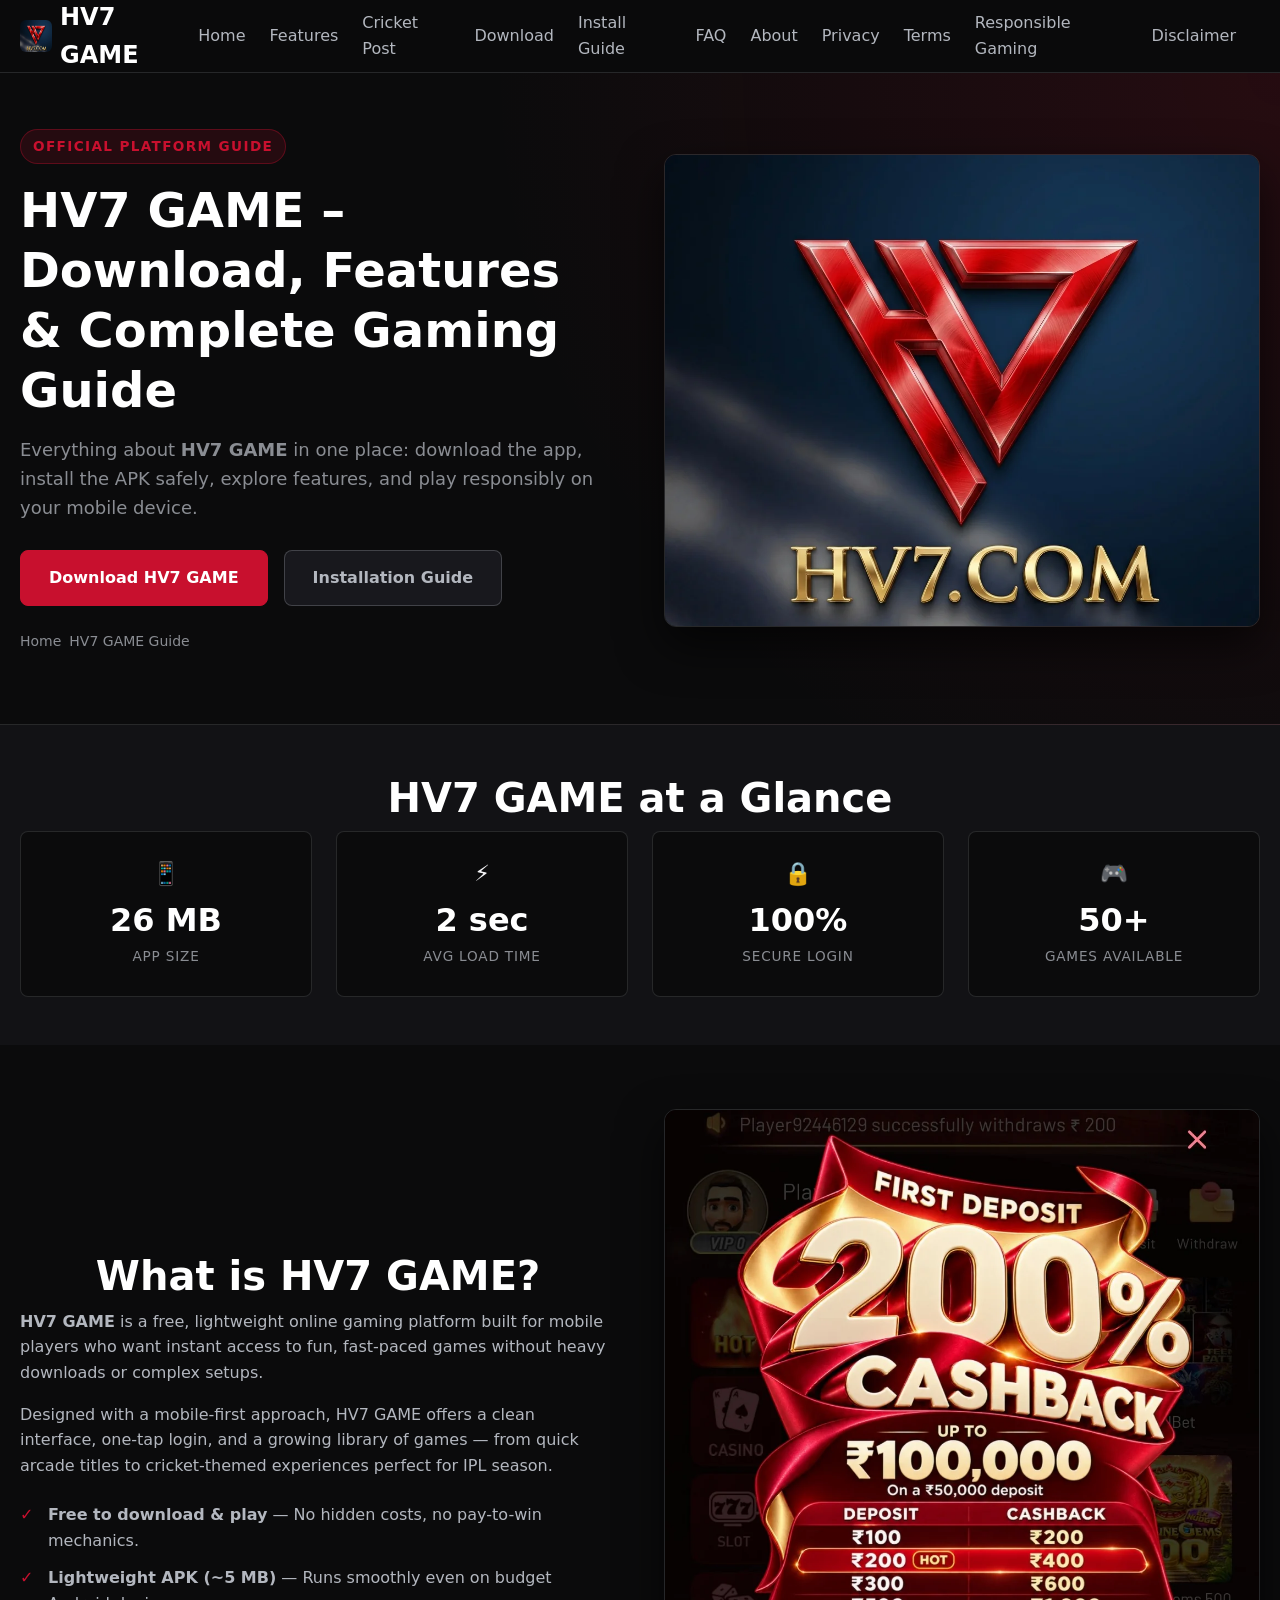
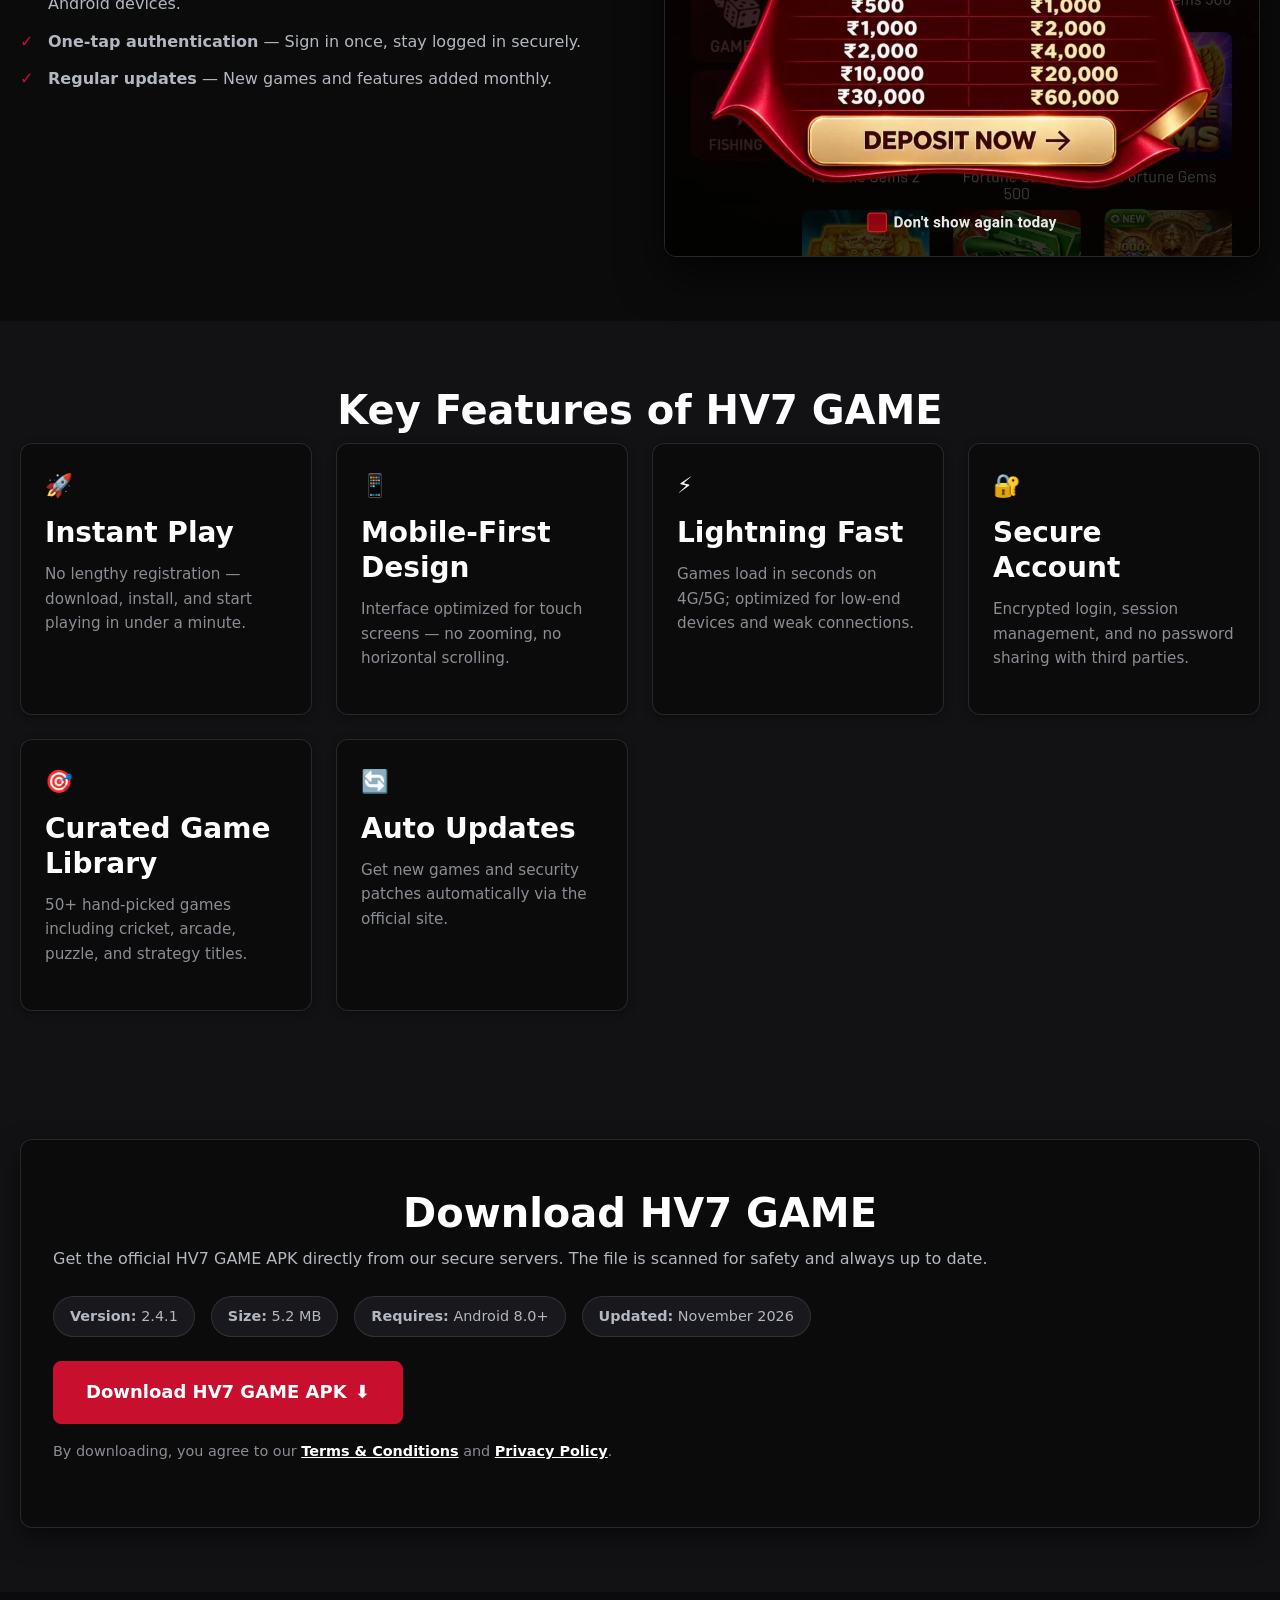
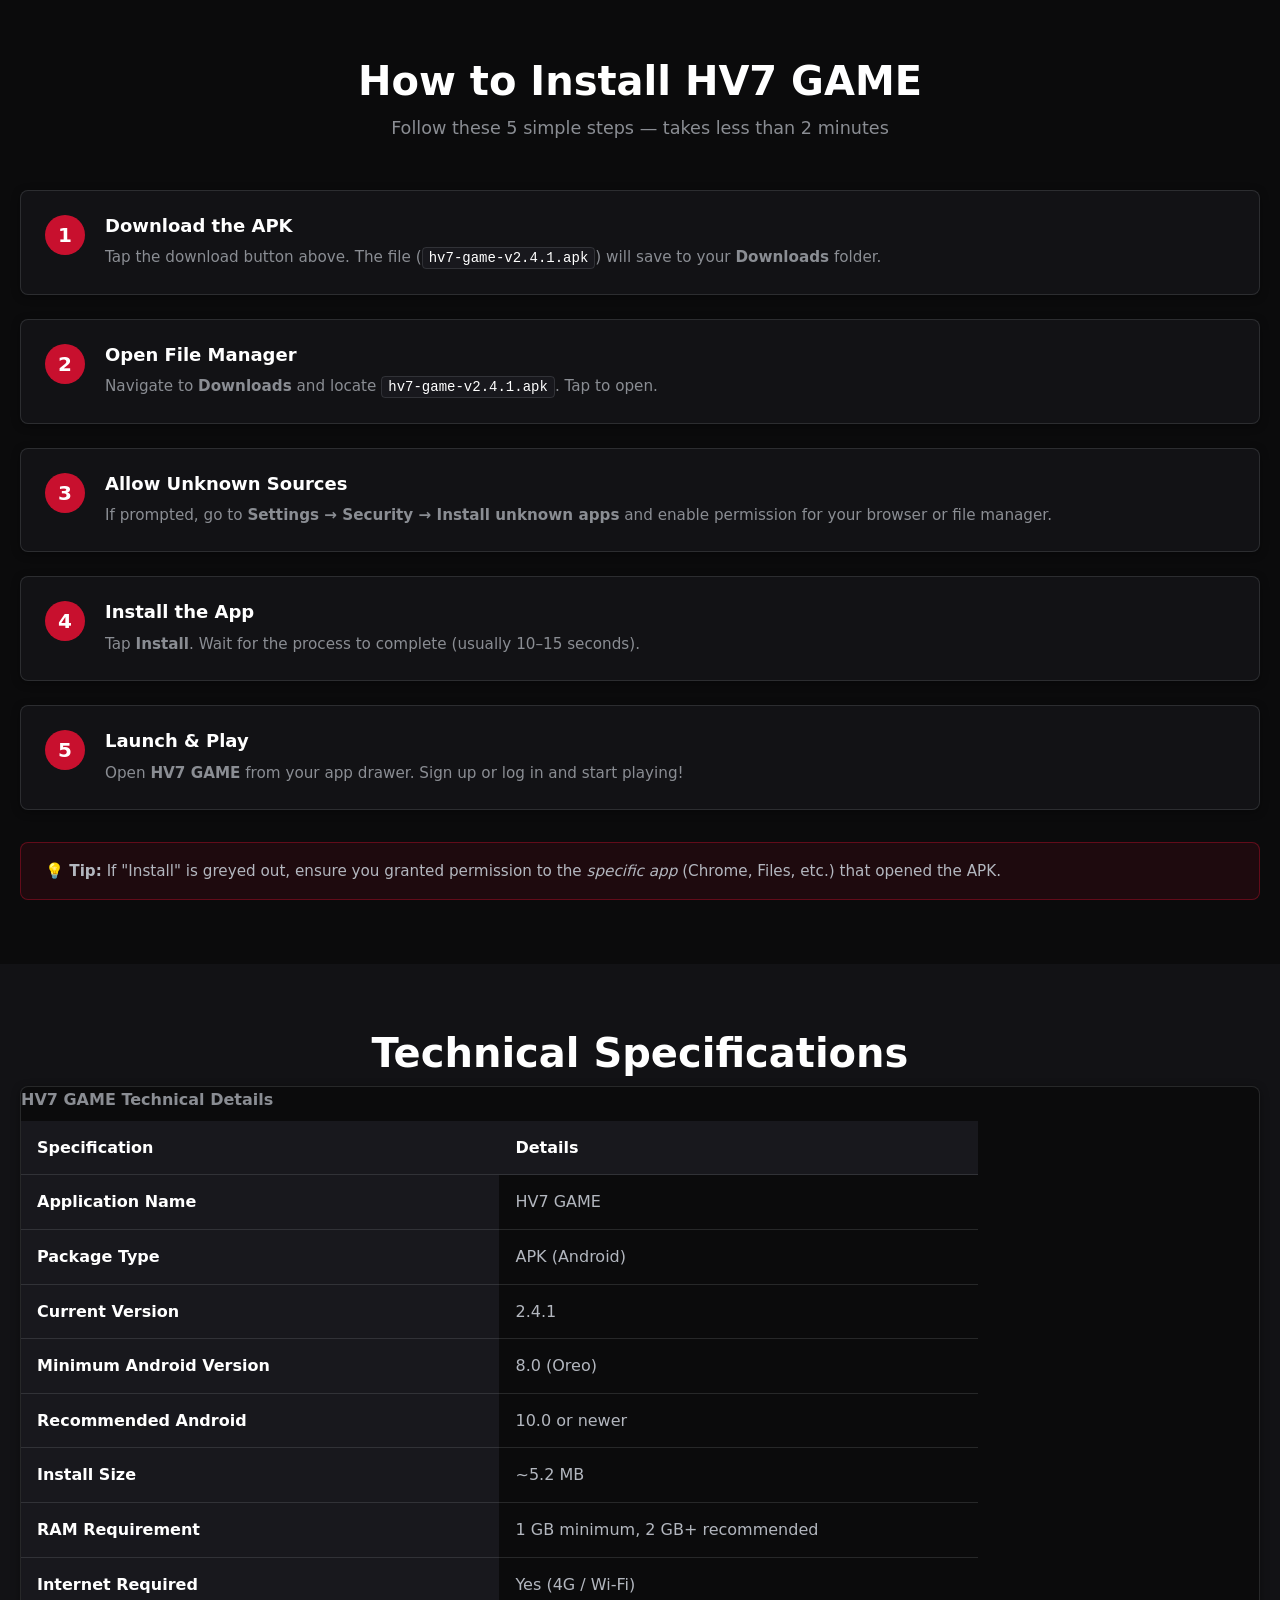
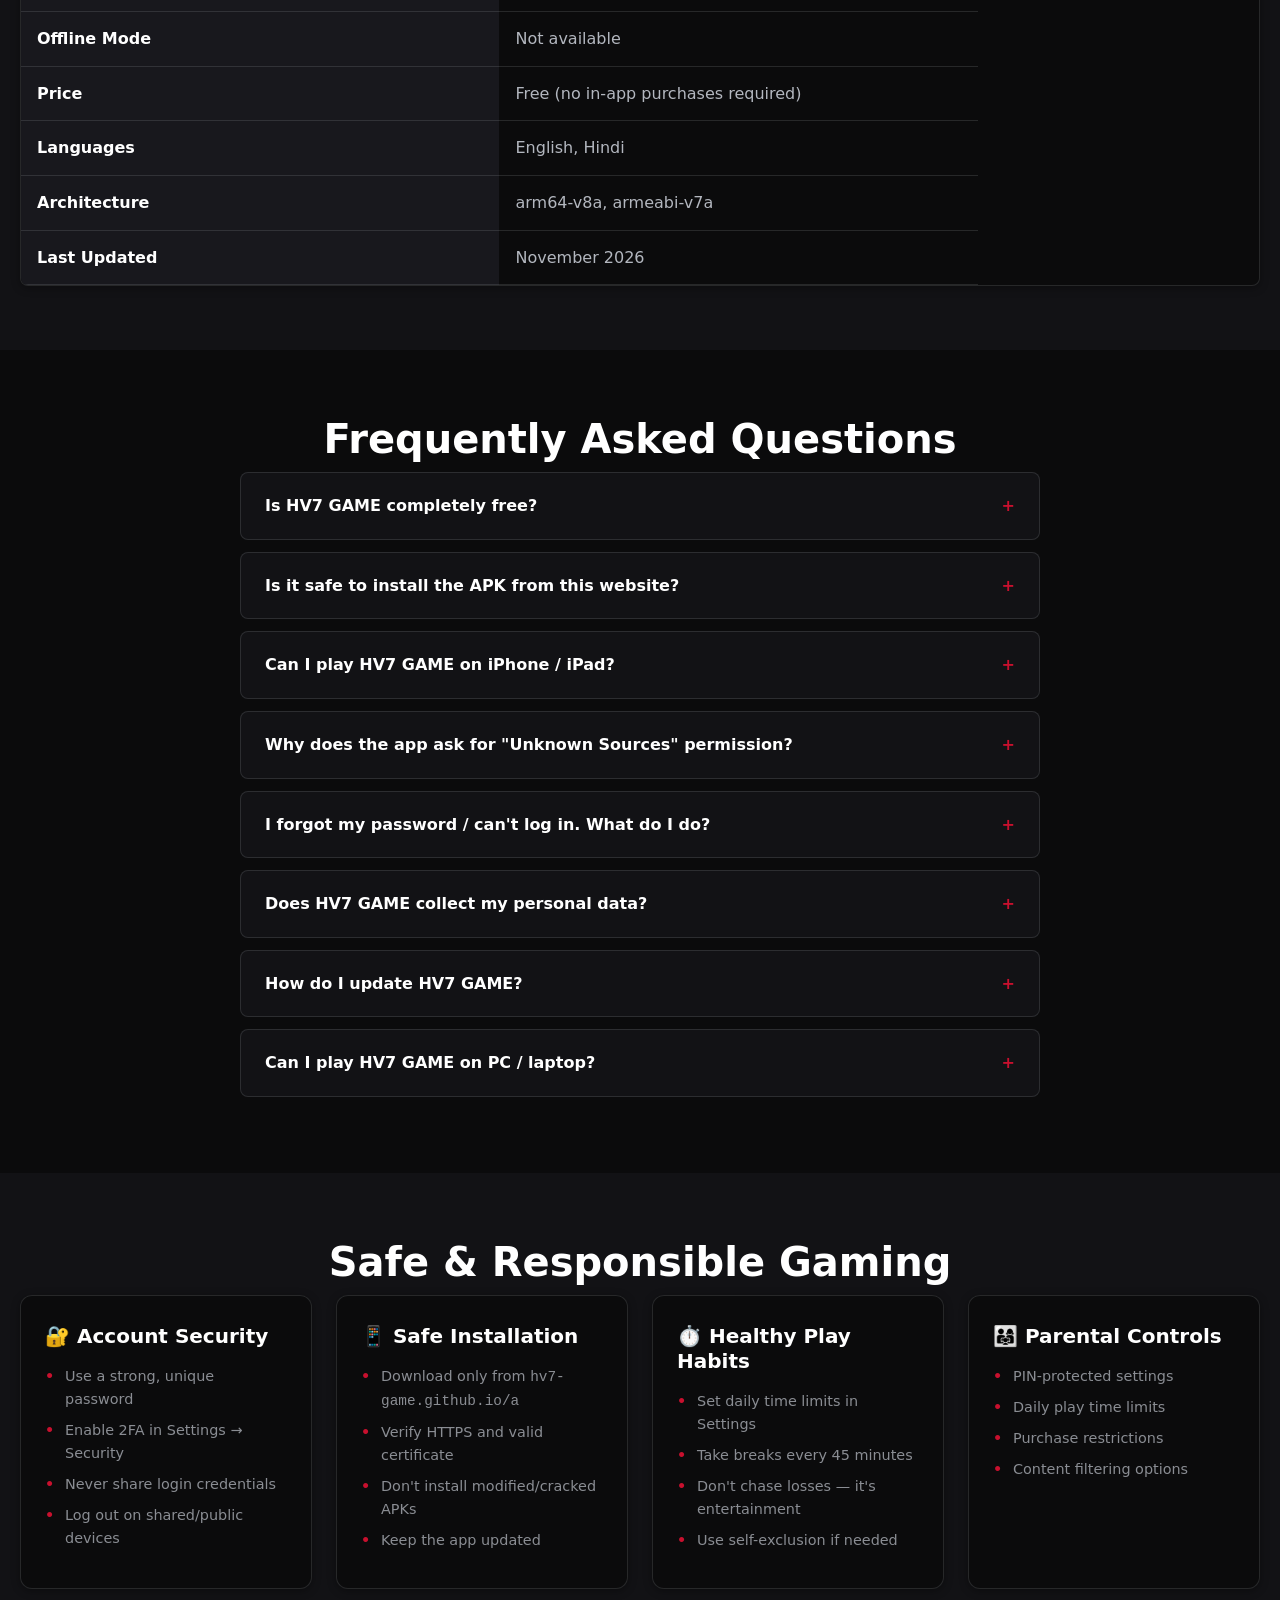
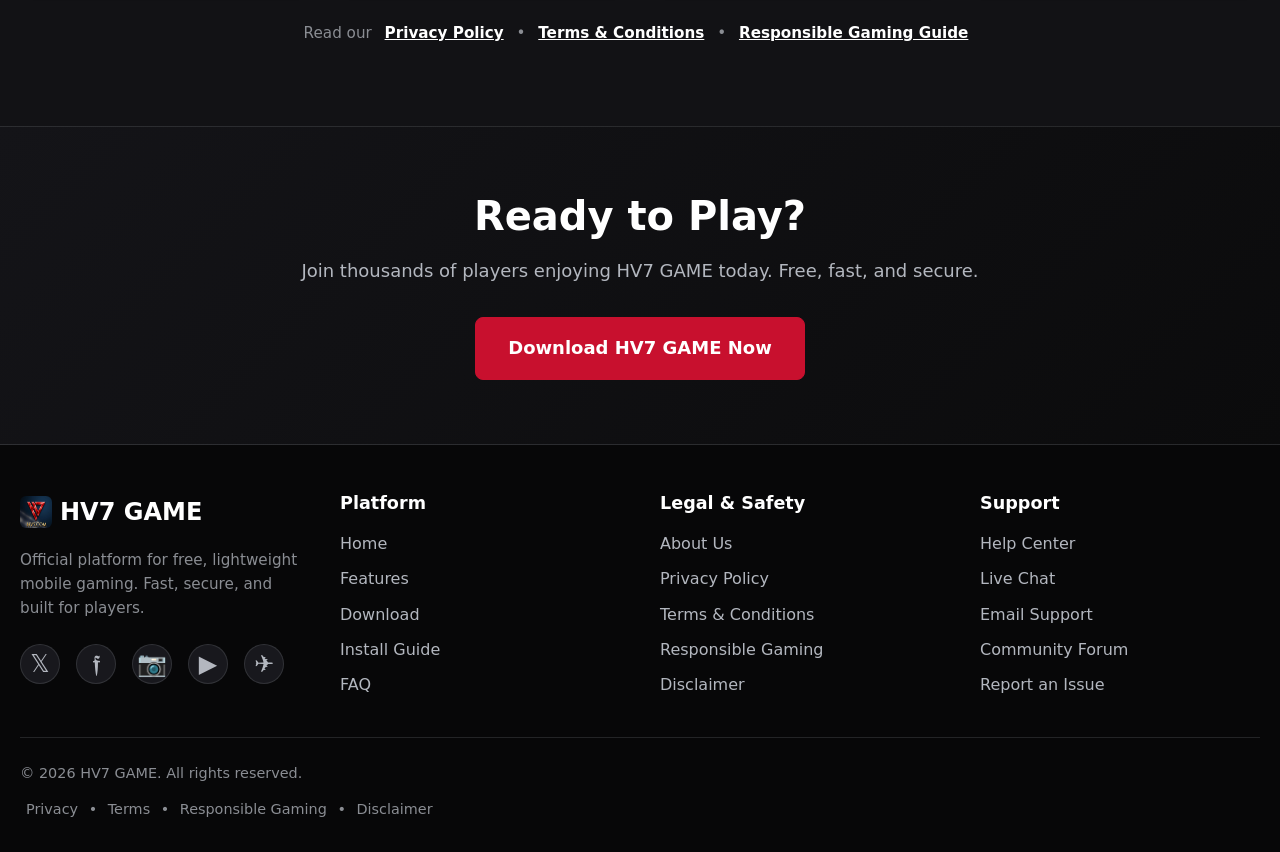
==== commit f8b14d15: "Update index.html" ====
--- a/index.html
+++ b/index.html
@@ -19,6 +19,7 @@
 <meta name="language" content="English">
 <meta name="coverage" content="Worldwide">
 <meta name="distribution" content="Global">
+  
 
 <!-- Canonical URL - Your GitHub Pages Subdirectory Domain -->
 <link rel="canonical" href="https://hv7-game.github.io/a/">
@@ -46,6 +47,8 @@
 <meta name="twitter:title" content="HV7 GAME – Official Download, Features & Complete Guide">
 <meta name="twitter:description" content="Download HV7 GAME app, install APK safely, explore features and play responsibly.">
 <meta name="twitter:image" content="hv7-logo.webp">
+ <meta name="google-site-verification" content="ZnXlmwwipOGv0z8ppoP6RSLUHycZhqRg2V5y8UsCANY" />
+  
 
 <!-- Performance Hints -->
 <link rel="preconnect" href="https://fonts.googleapis.com">
@@ -238,6 +241,7 @@
 <li role="none"><a href="privacy-policy.html" role="menuitem">Privacy</a></li>
 <li role="none"><a href="terms-conditions.html" role="menuitem">Terms</a></li>
 <li role="none"><a href="responsible-gaming.html" role="menuitem">Responsible Gaming</a></li>
+<li role="none"><a href=disclaimer.html" role="menuitem">Disclaimer</a><li>
 </ul>
 </nav>
 </header>
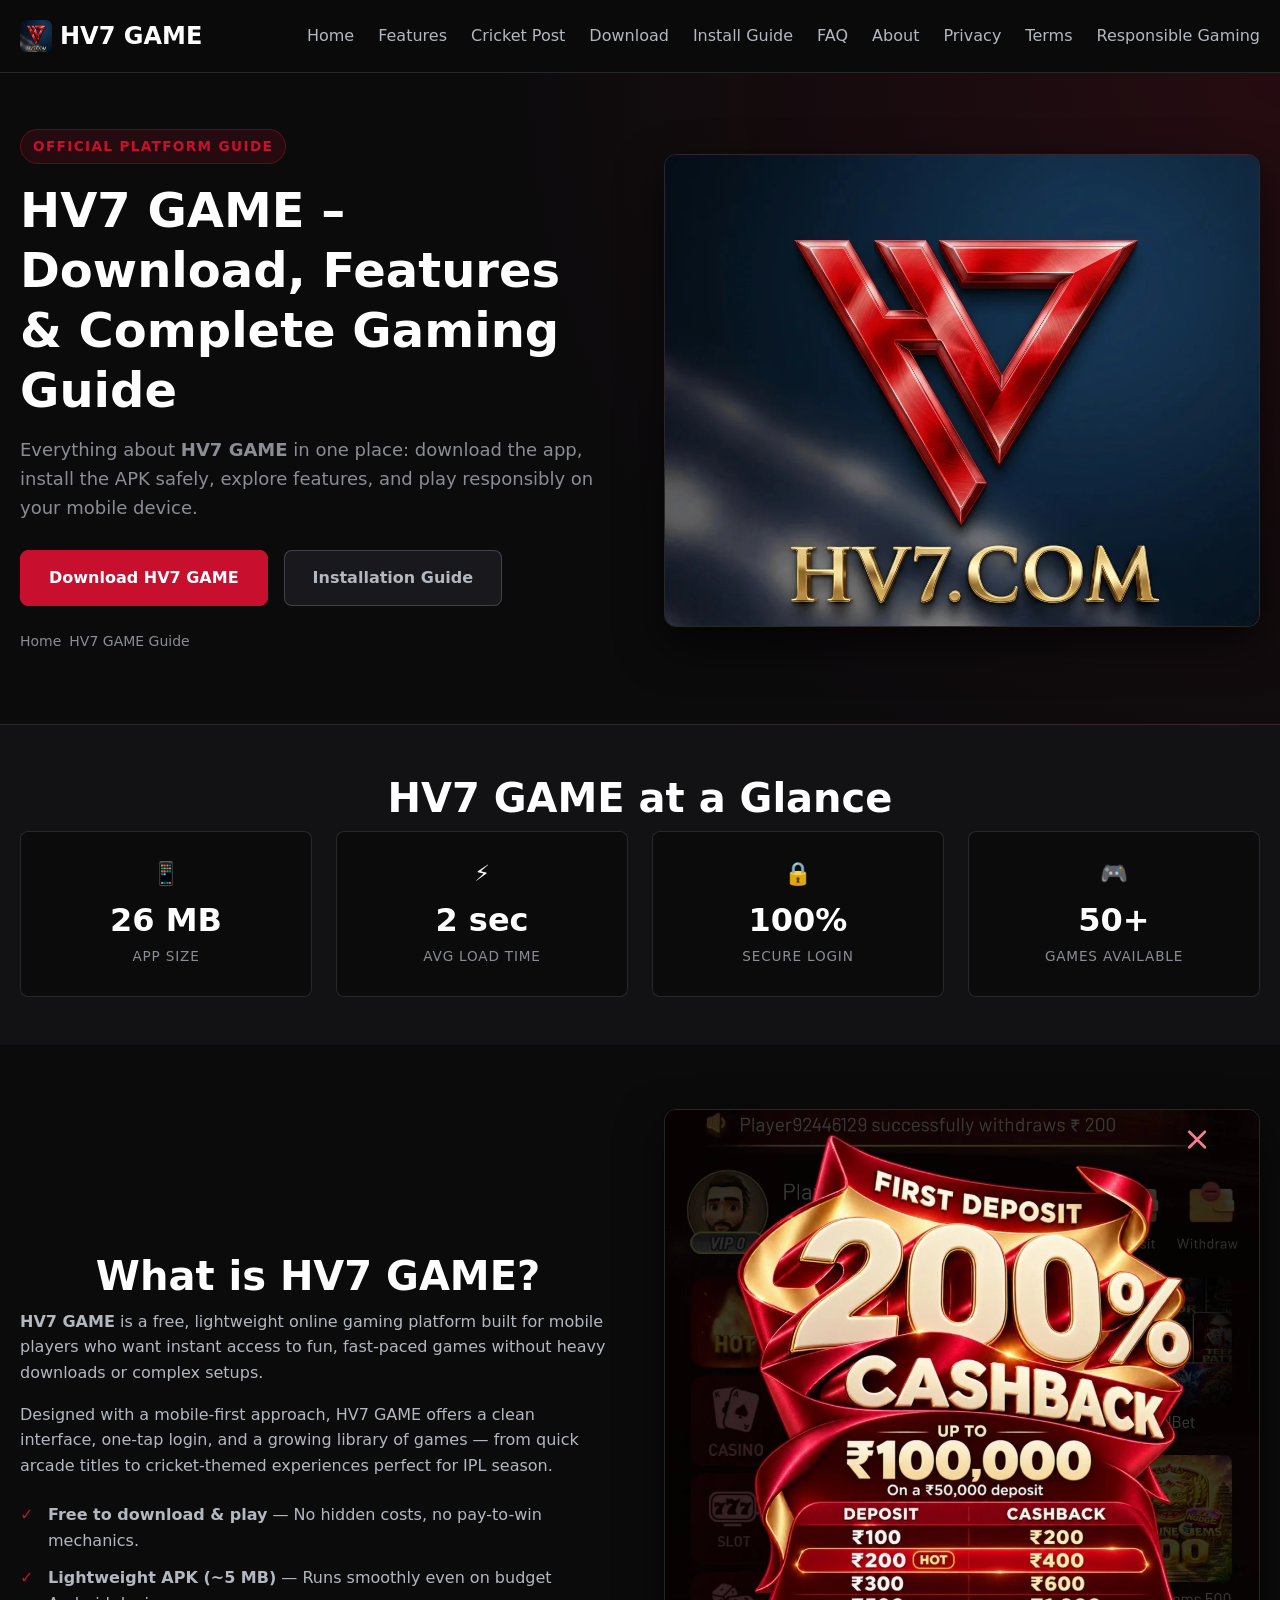
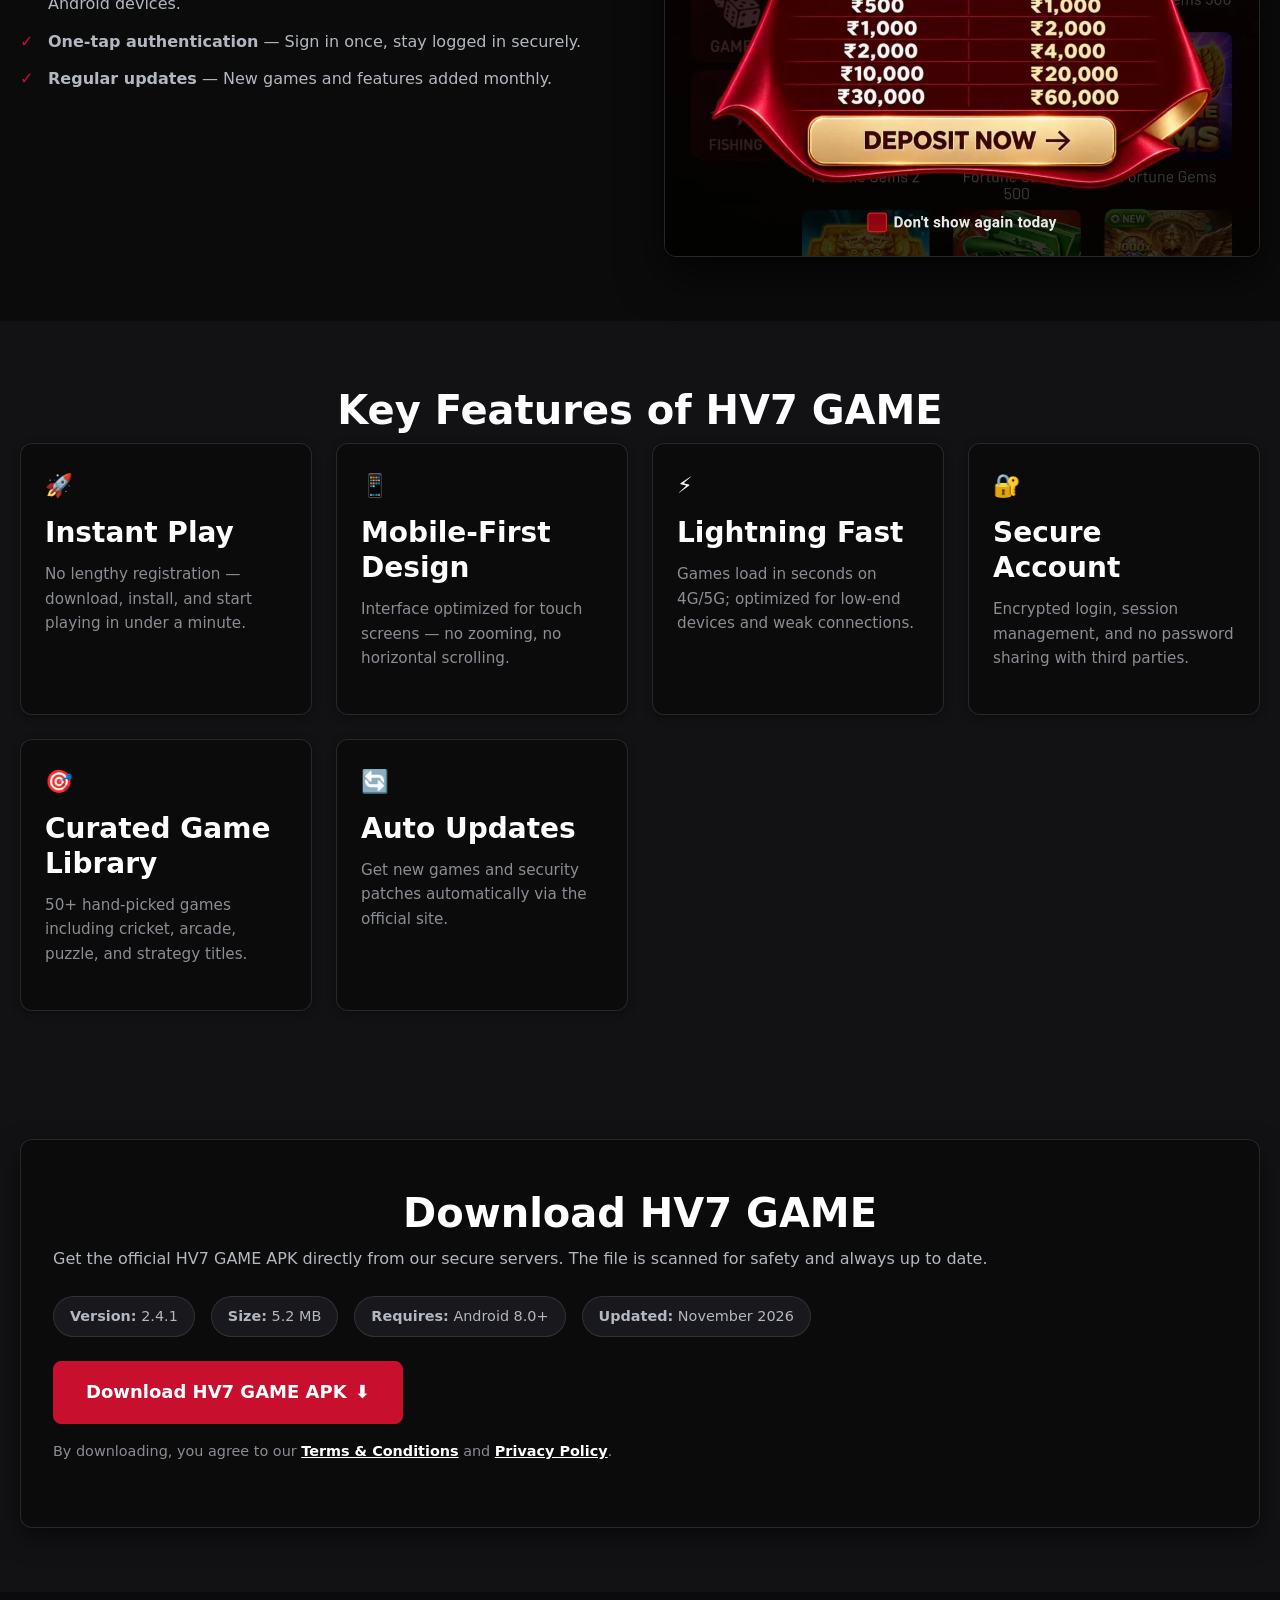
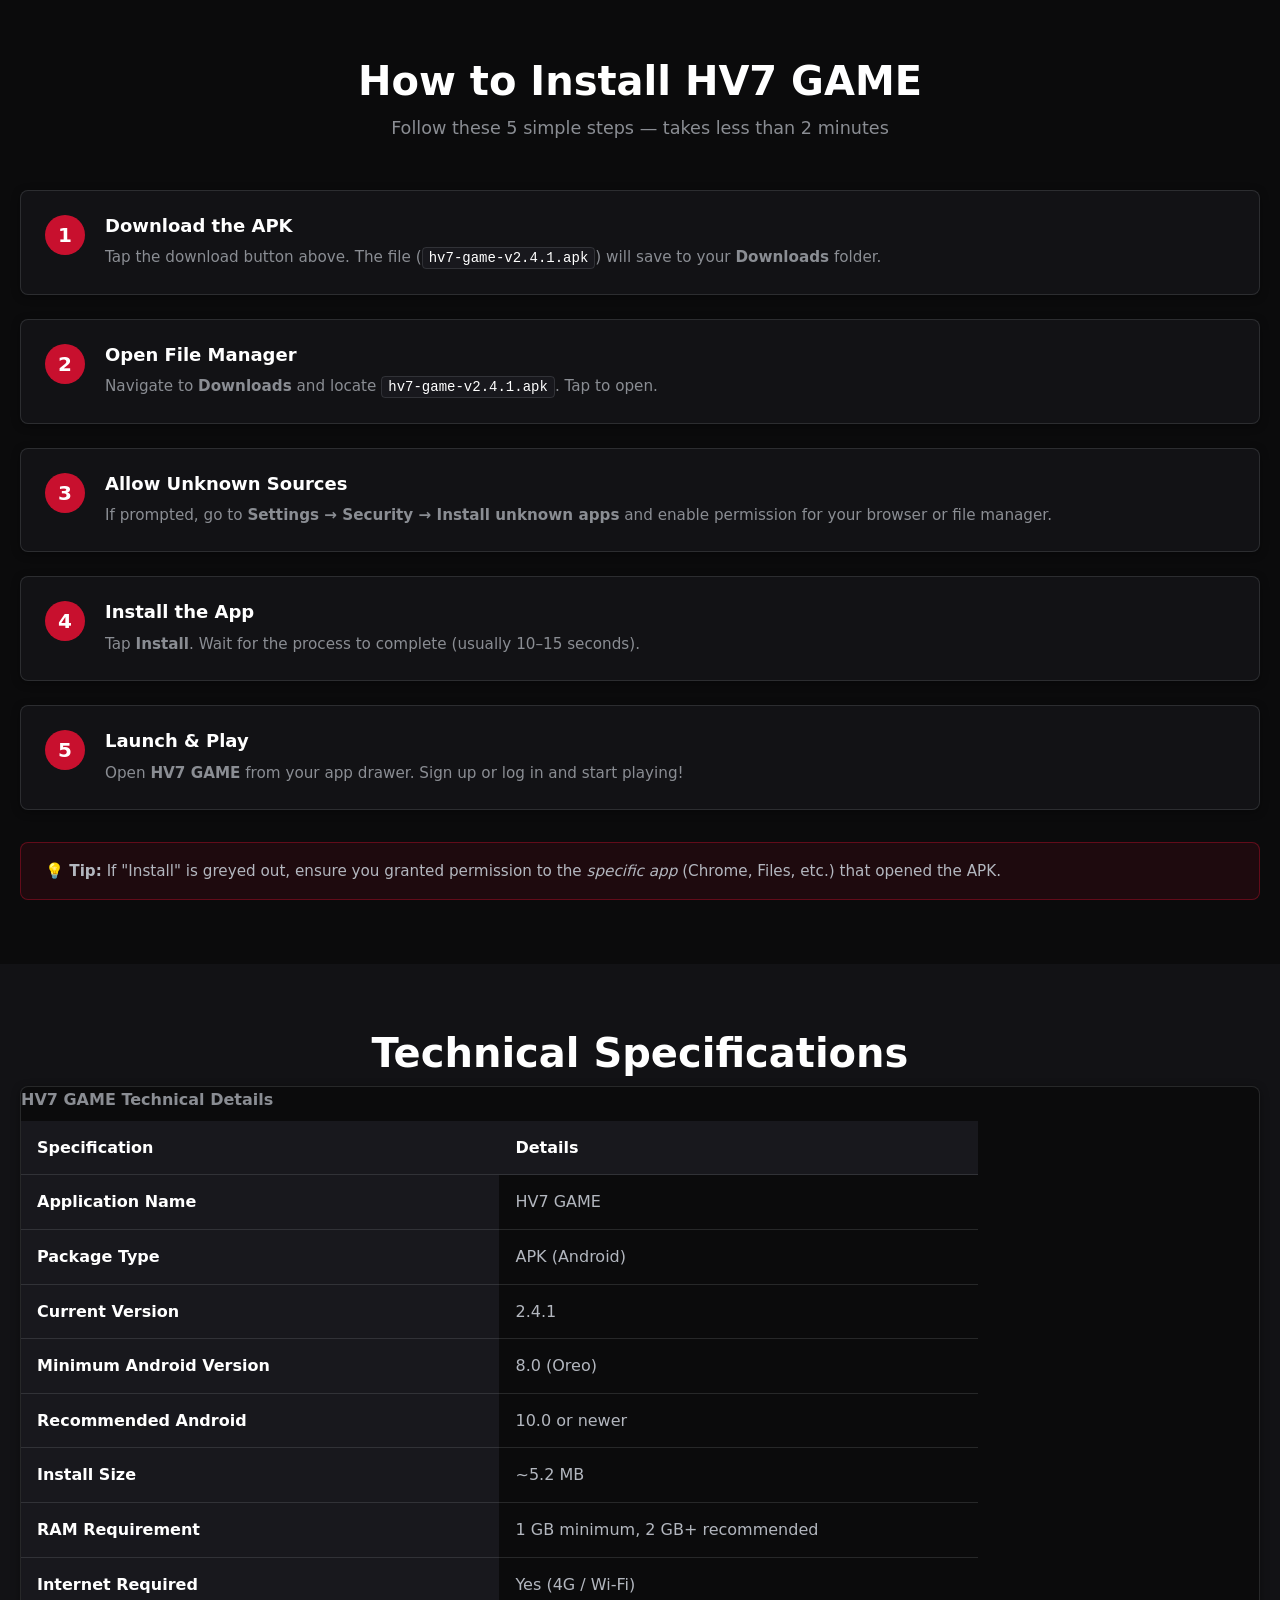
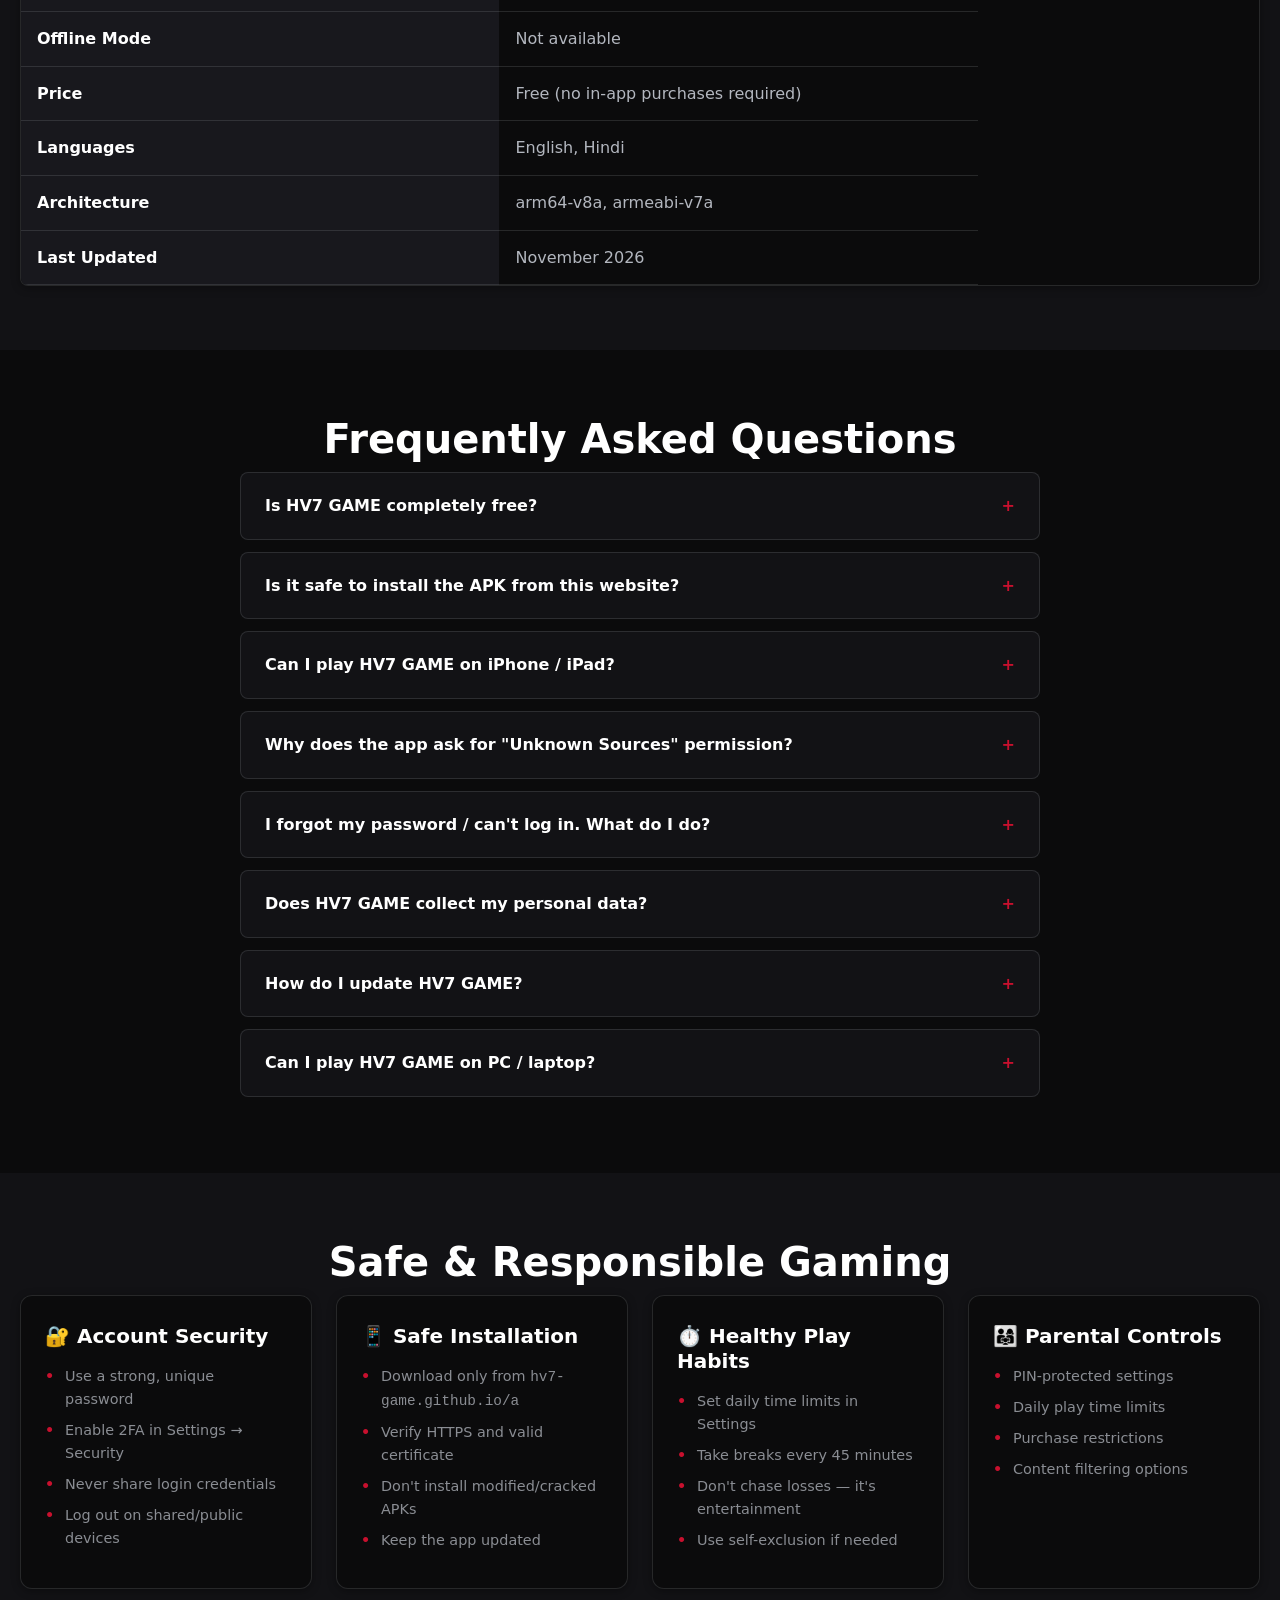
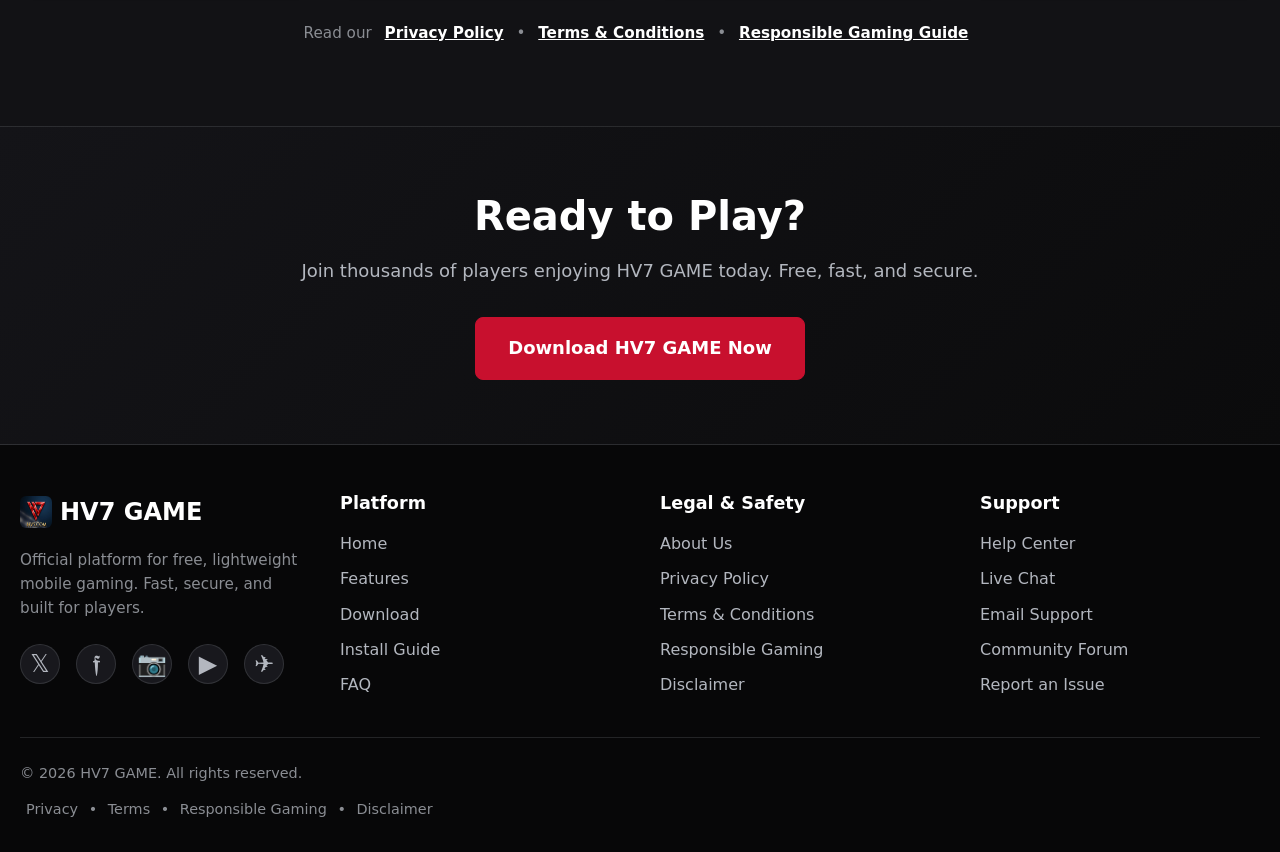
==== commit 34cfc24f: "Update index.html" ====
--- a/index.html
+++ b/index.html
@@ -241,7 +241,7 @@
 <li role="none"><a href="privacy-policy.html" role="menuitem">Privacy</a></li>
 <li role="none"><a href="terms-conditions.html" role="menuitem">Terms</a></li>
 <li role="none"><a href="responsible-gaming.html" role="menuitem">Responsible Gaming</a></li>
-<li role="none"><a href=disclaimer.html" role="menuitem">Disclaimer</a><li>
+
 </ul>
 </nav>
 </header>
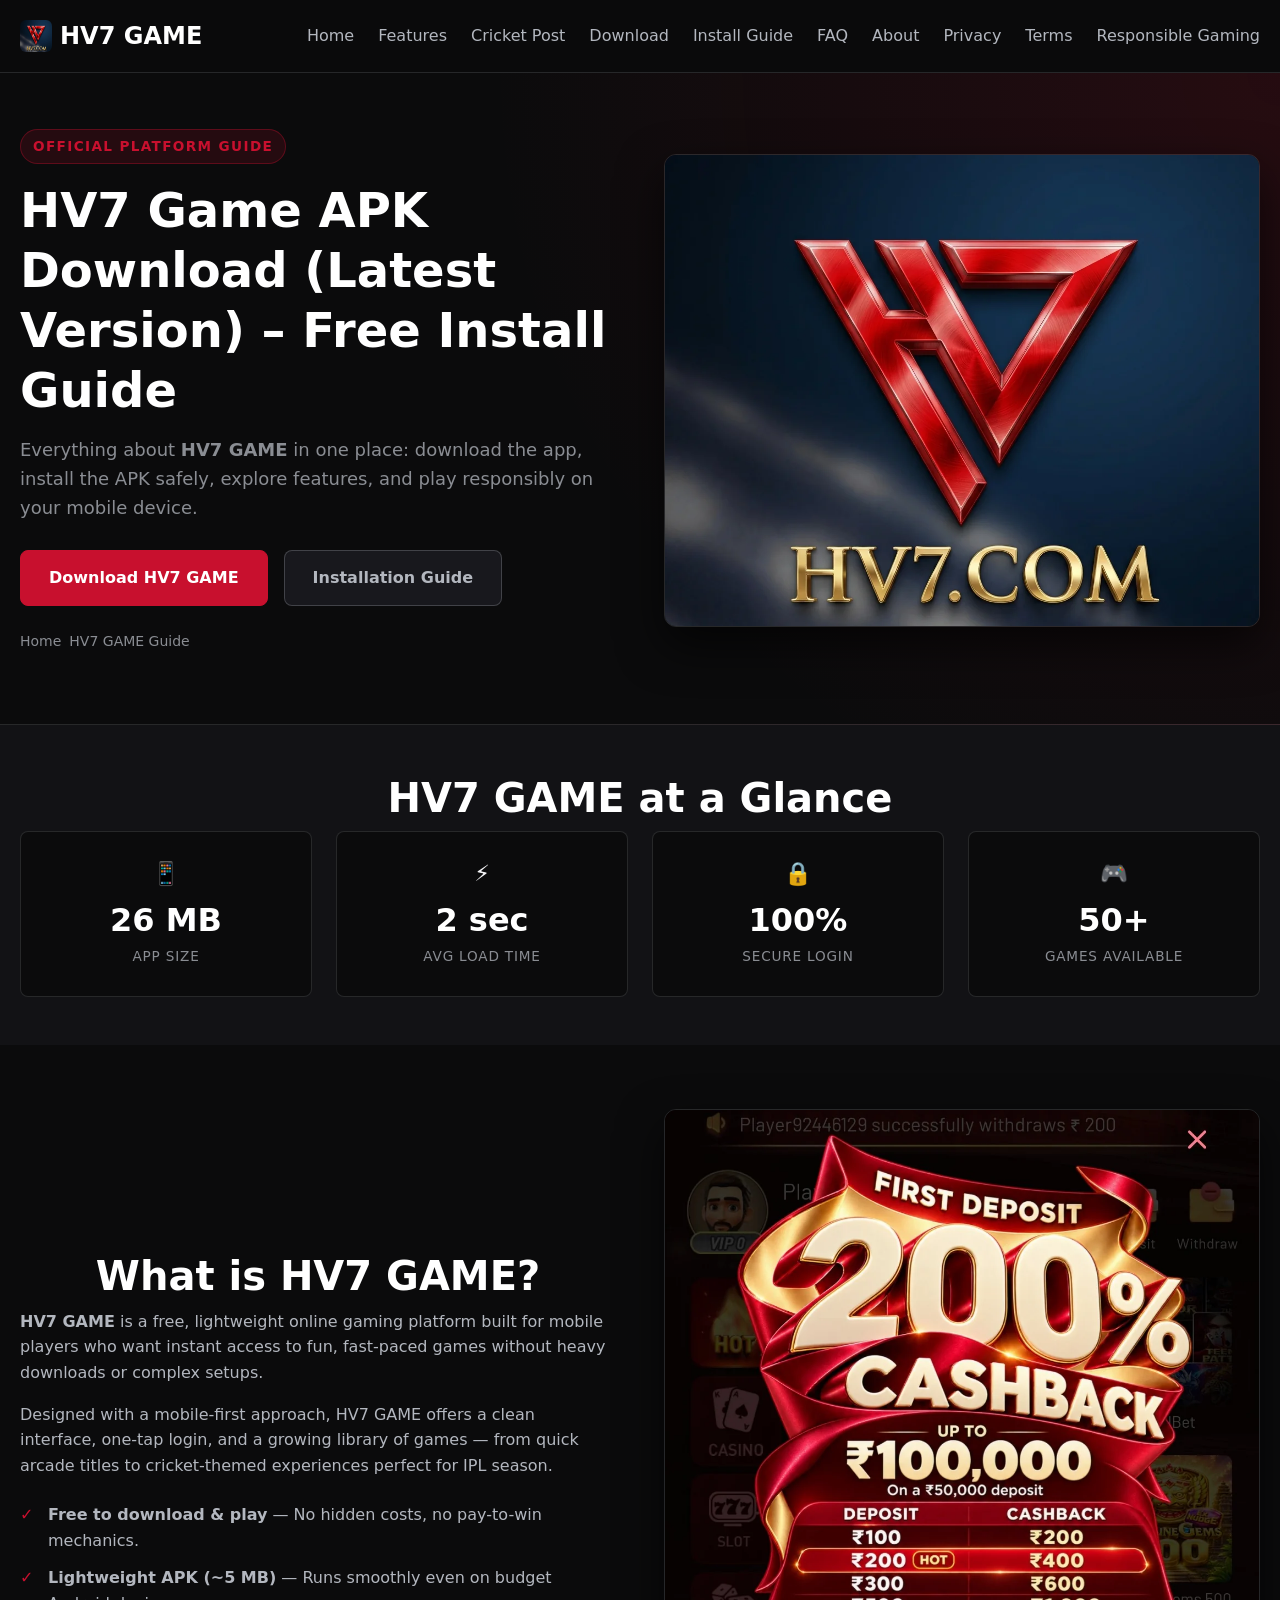
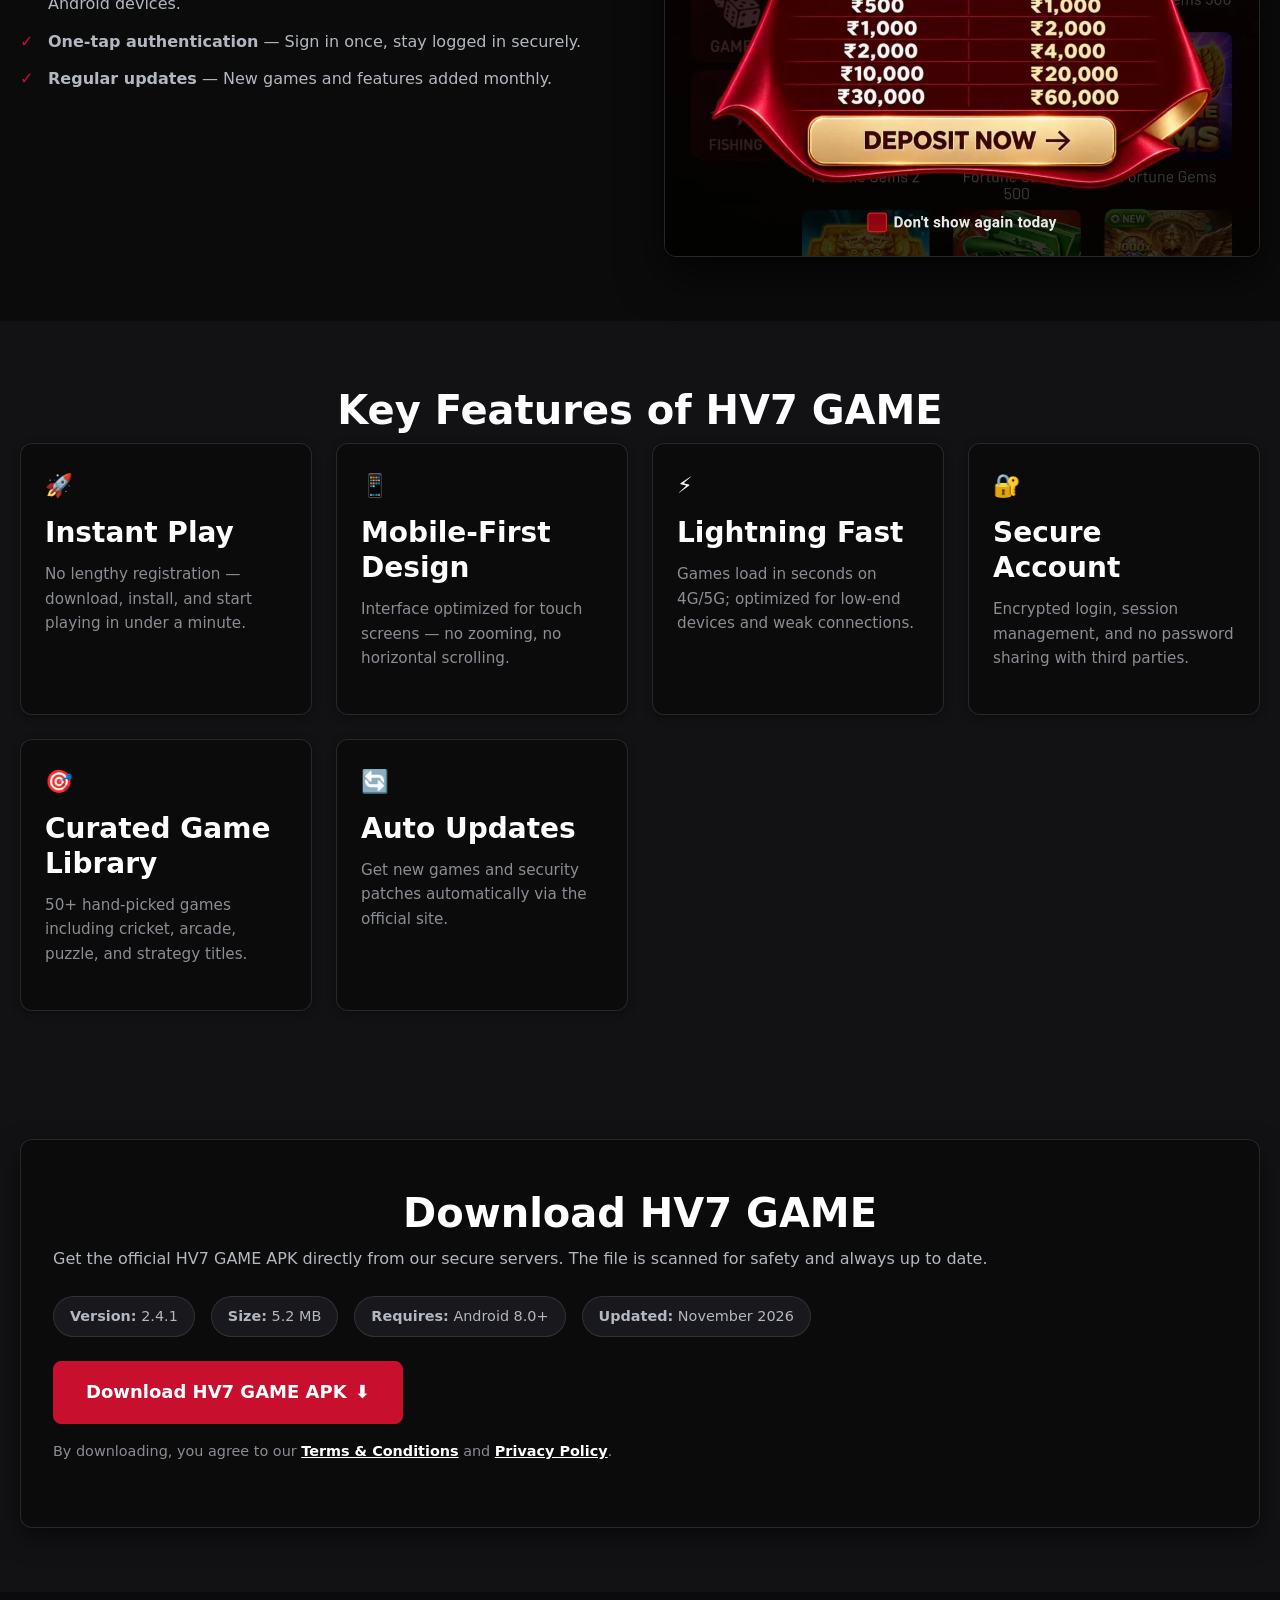
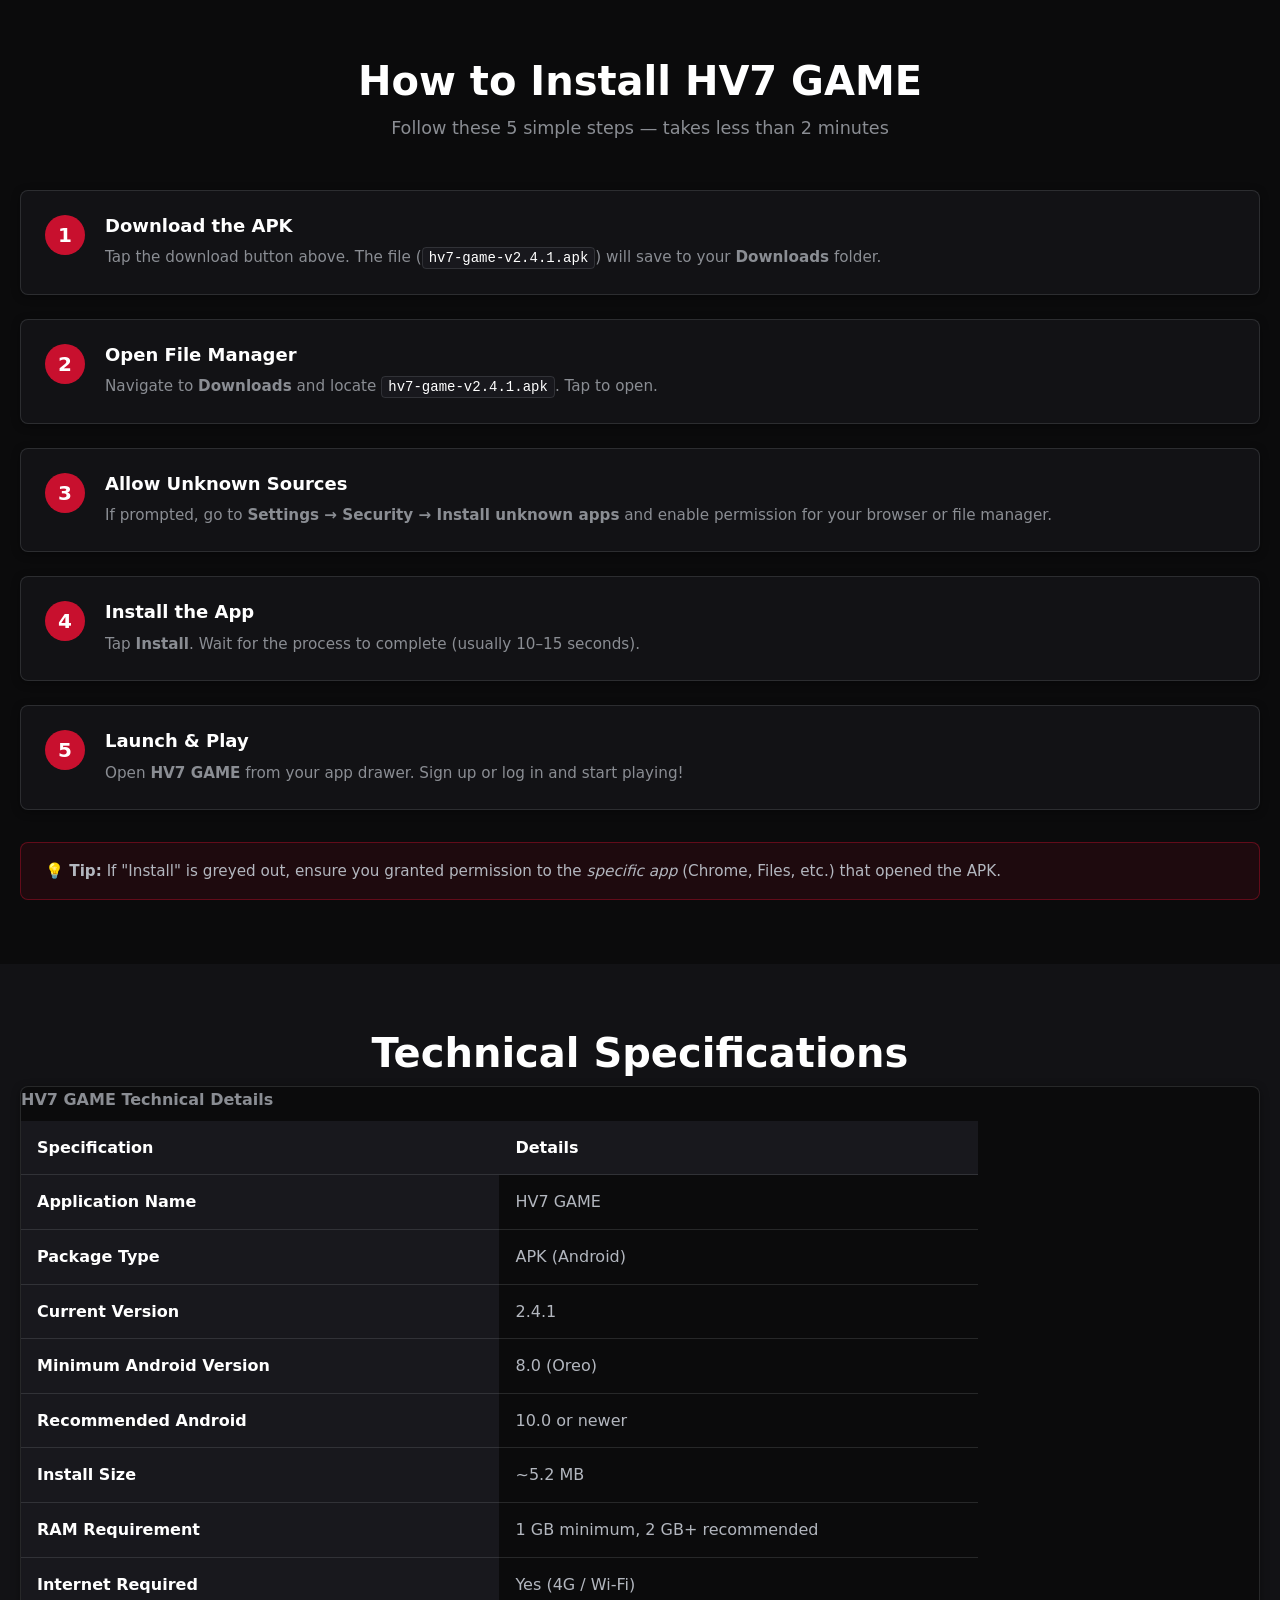
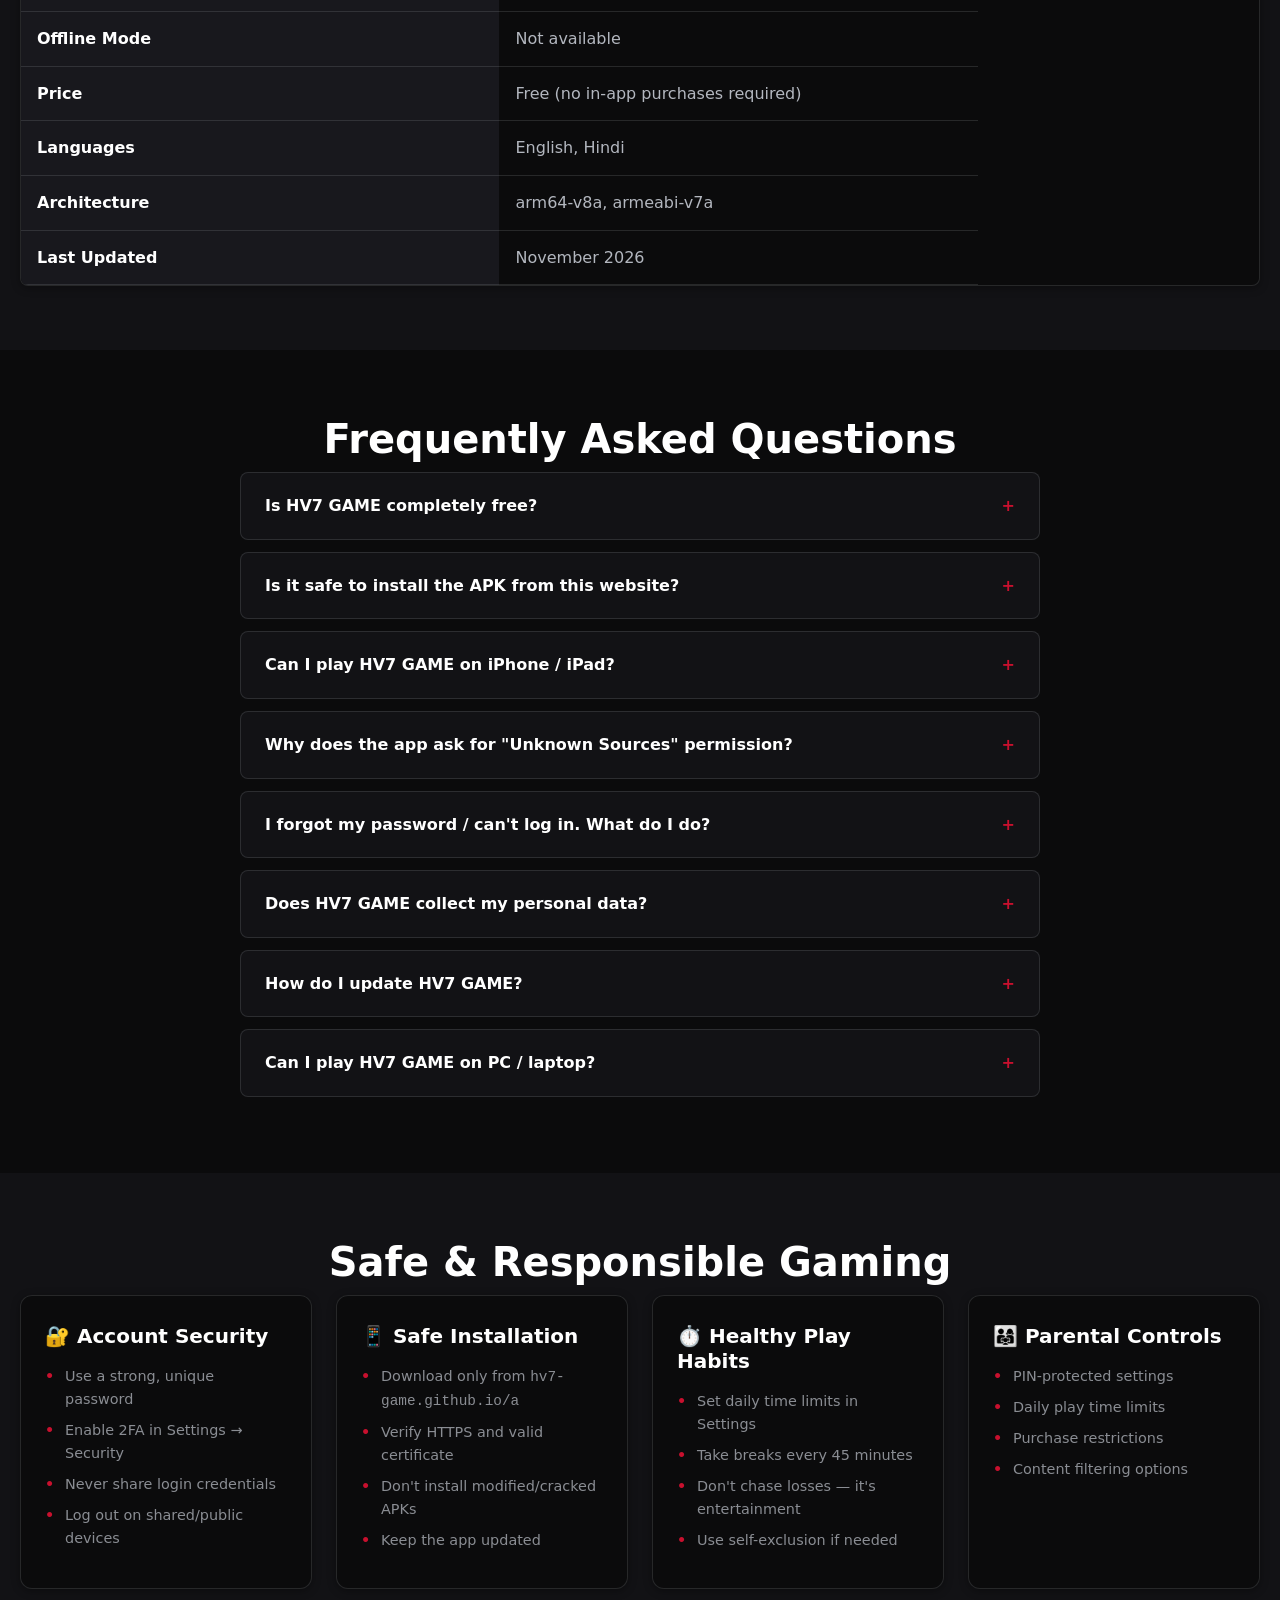
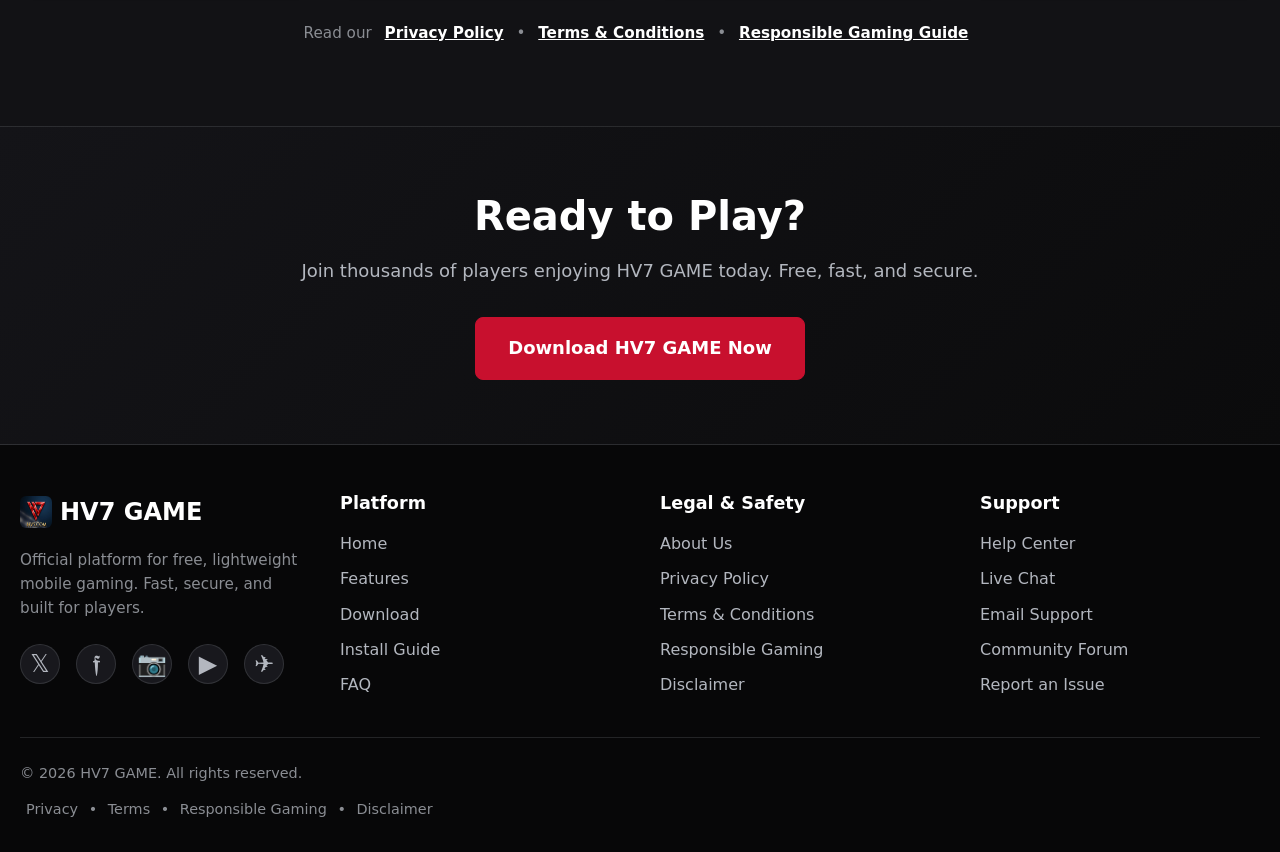
==== commit 4d7d49f8: "Update index.html" ====
--- a/index.html
+++ b/index.html
@@ -6,7 +6,7 @@
 <meta http-equiv="X-UA-Compatible" content="IE=edge">
 
 <!-- Primary SEO Meta Tags -->
-<title>HV7 GAME – Download hv7 Game | Free Mobile Cricket & Arcade</title>
+<title>HV7 Game APK Download (Latest Version) – Free Install Guide</title>
 <meta name="description" content="Download HV7 GAME — the free hv7 game app for mobile. Install the ~5 MB APK and play cricket and arcade games optimized for Android 8.0+. Join the hv7 gaming community.">
 <meta name="keywords" content="hv7, hv7 game, free mobile games, cricket games, arcade games, hv7 download, hv7 app">
 <meta name="author" content="HV7 Official">
@@ -254,7 +254,7 @@
 <div class="container">
 <div class="hero-content">
 <p class="eyebrow">Official Platform Guide</p>
-<h1 id="hero-title">HV7 GAME – Download, Features & Complete Gaming Guide</h1>
+<h1 id="hero-title">HV7 Game APK Download (Latest Version) – Free Install Guide</h1>
 <p class="hero-lede">Everything about <strong>HV7 GAME</strong> in one place: download the app, install the APK safely, explore features, and play responsibly on your mobile device.</p>
 <div class="hero-cta">
 <a class="btn btn-primary" href="https://hv7aa.com?inviteCode=Y7UZ6XN&from=app" target="_blank" rel="noopener noreferrer">Download HV7 GAME</a>
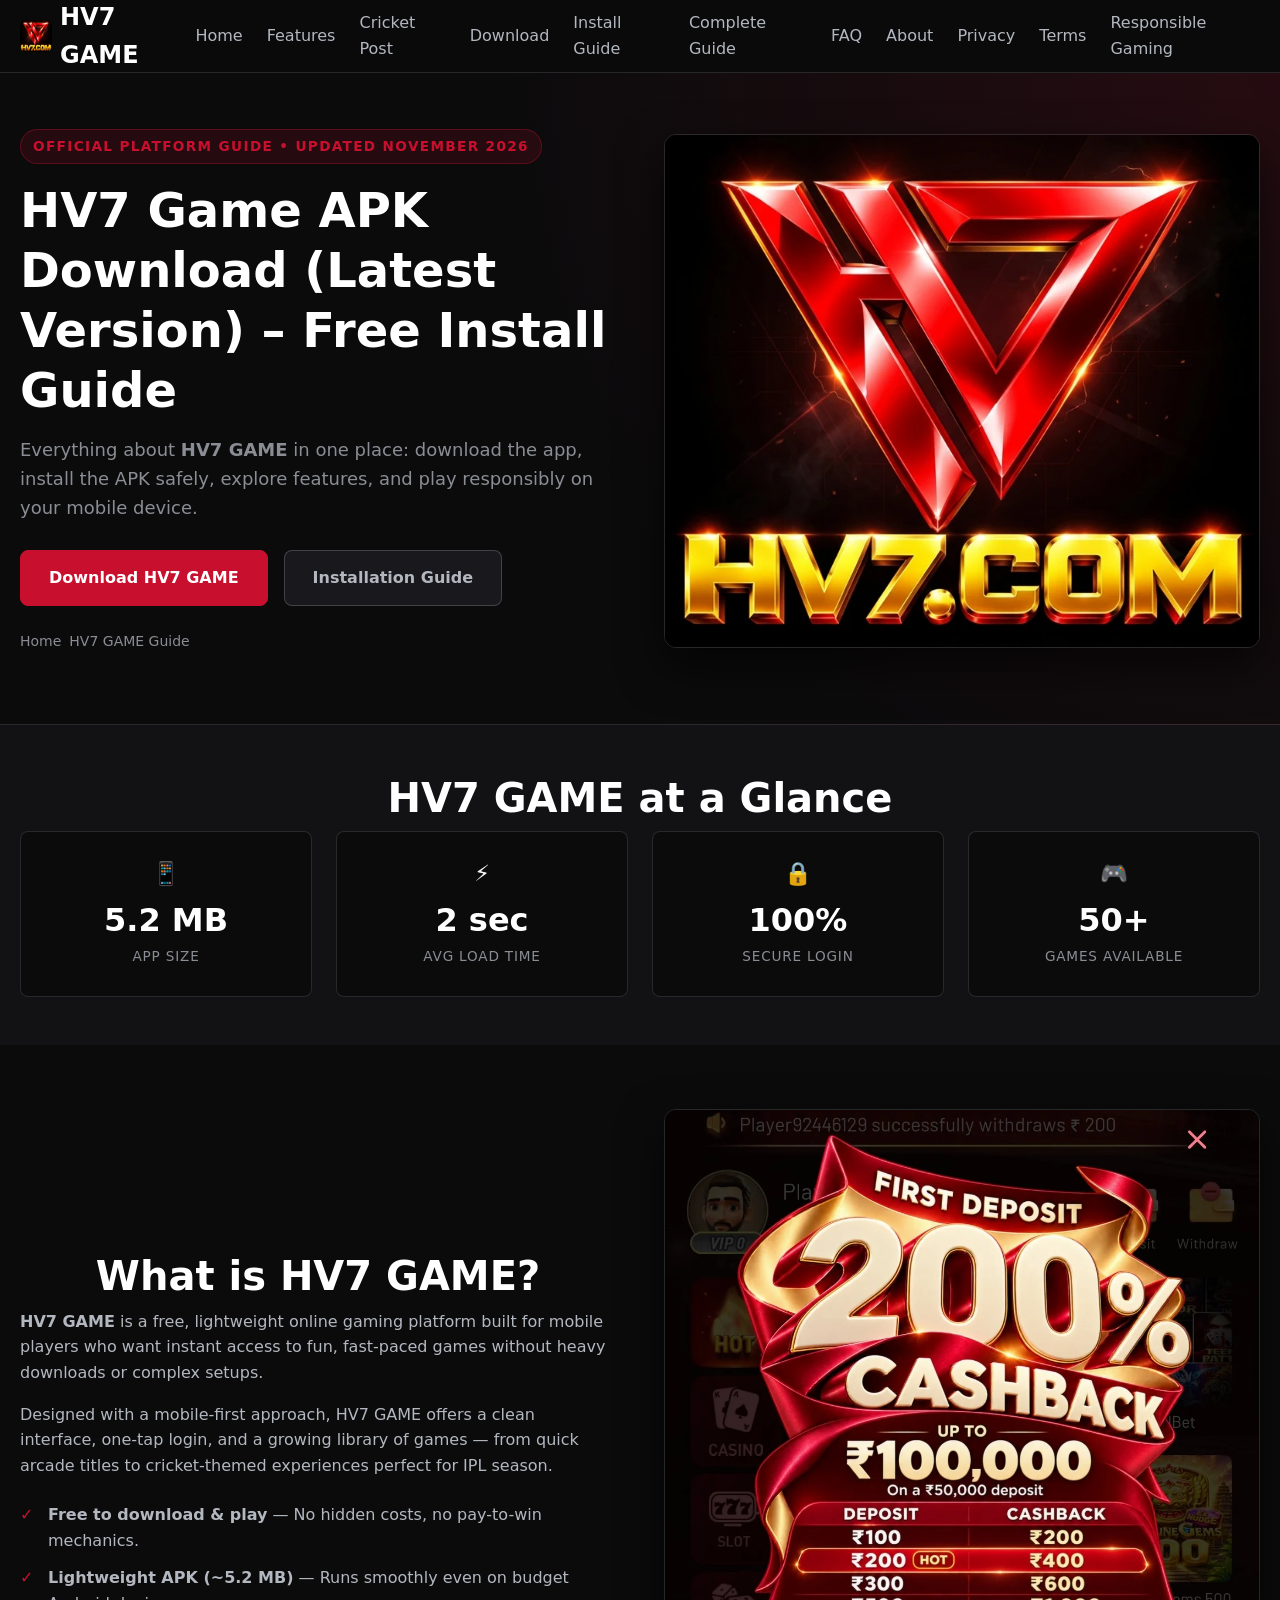
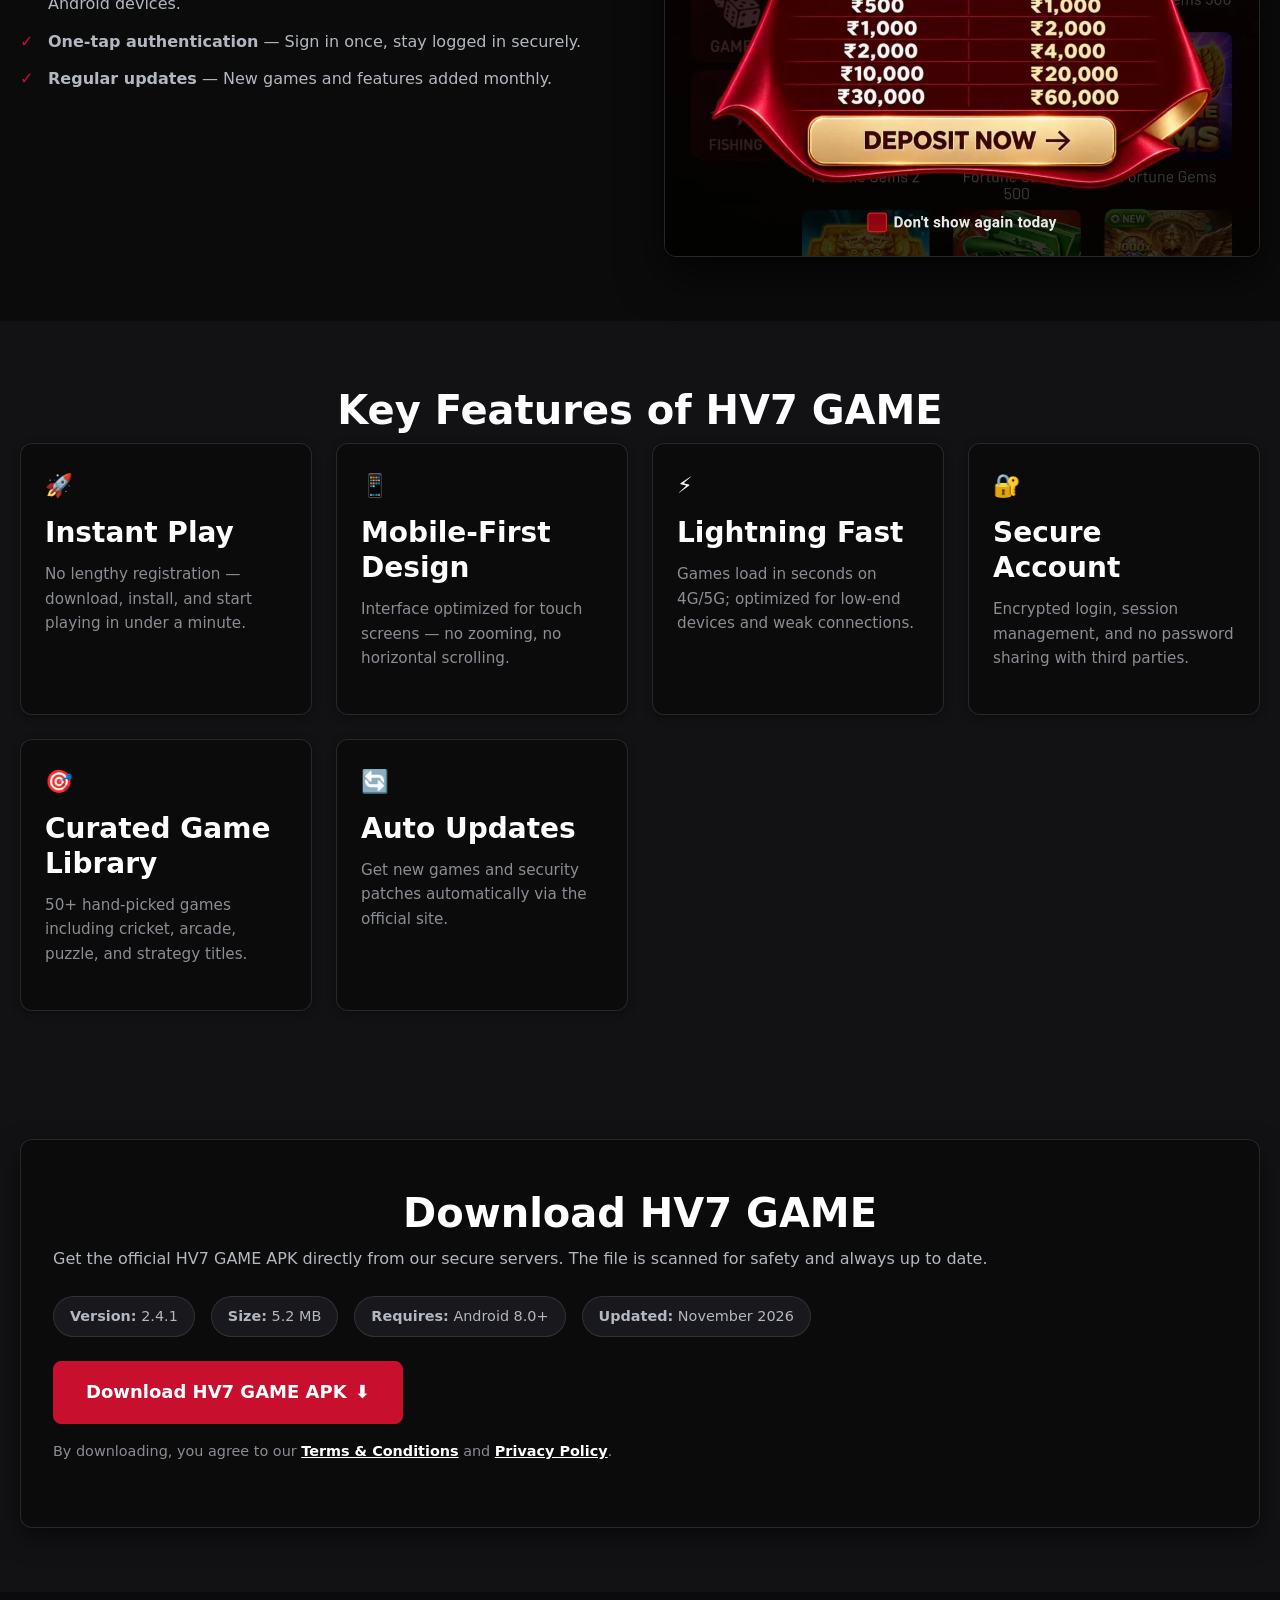
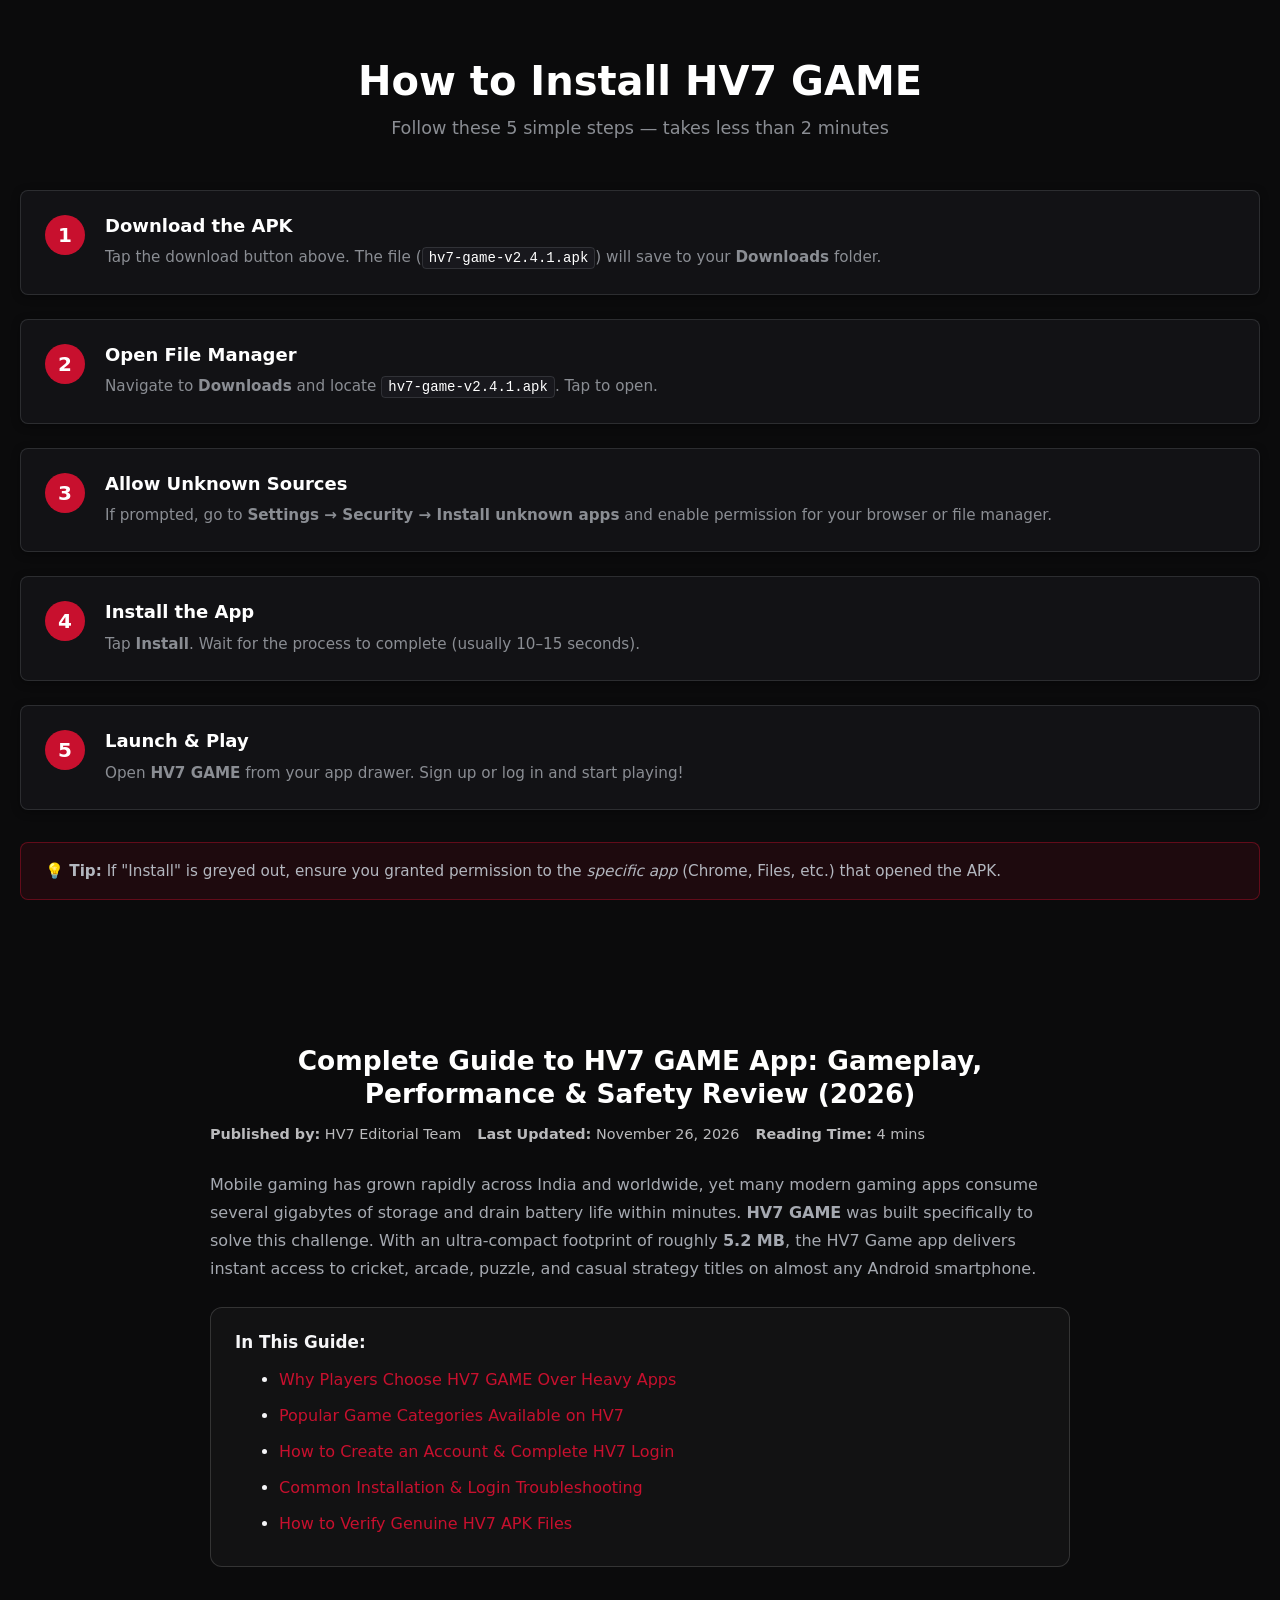
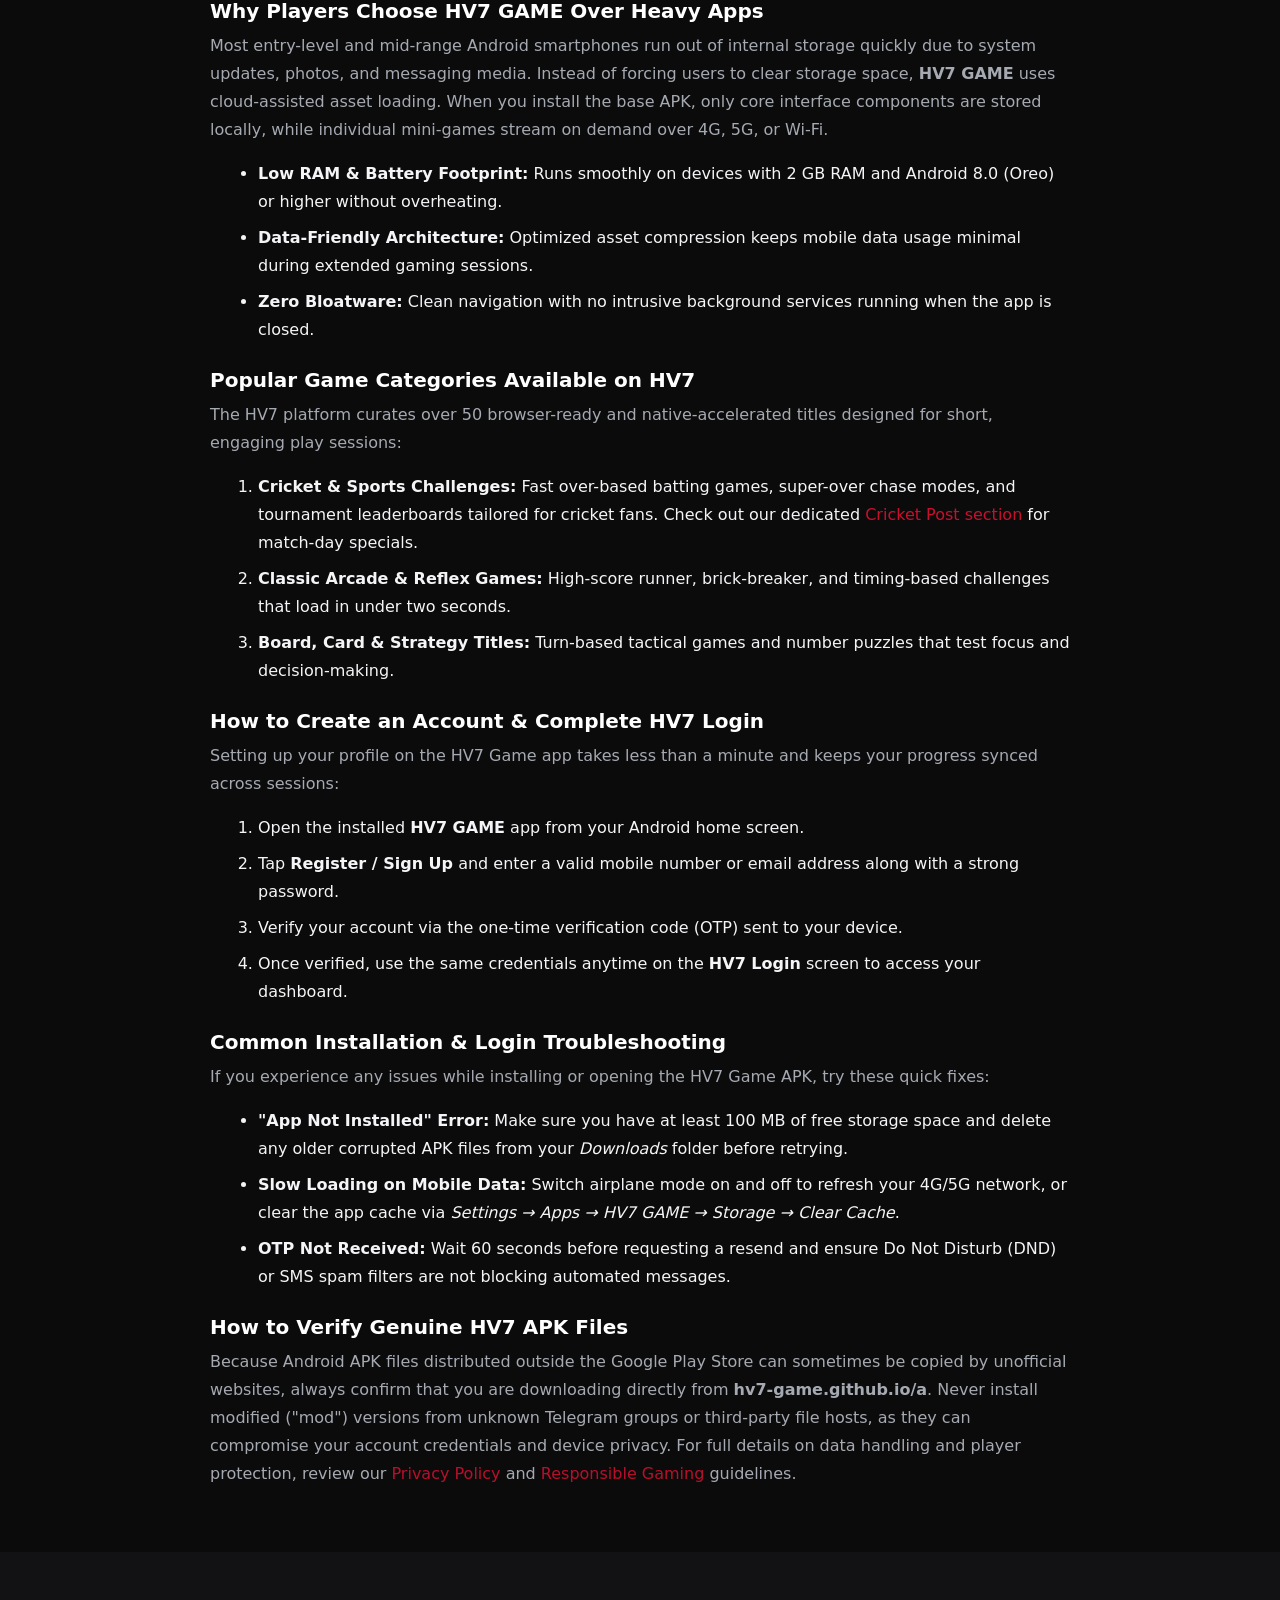
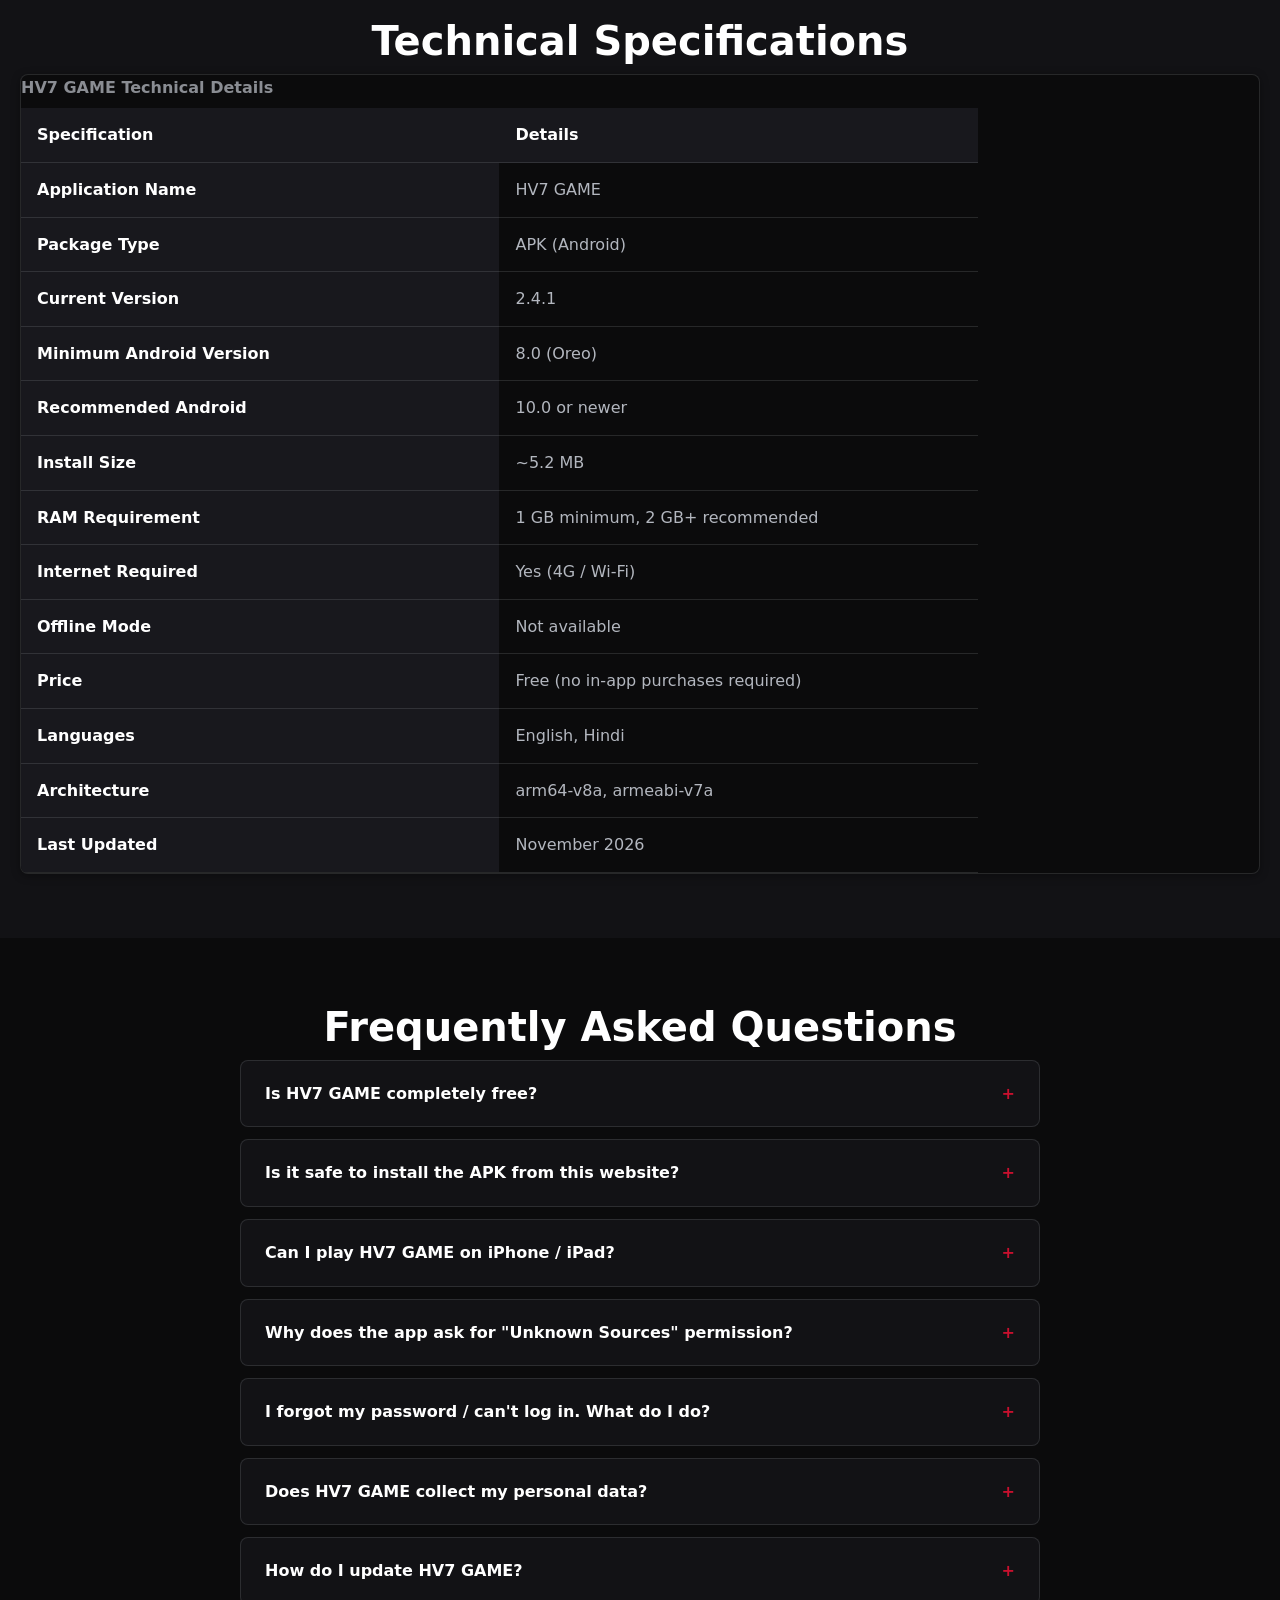
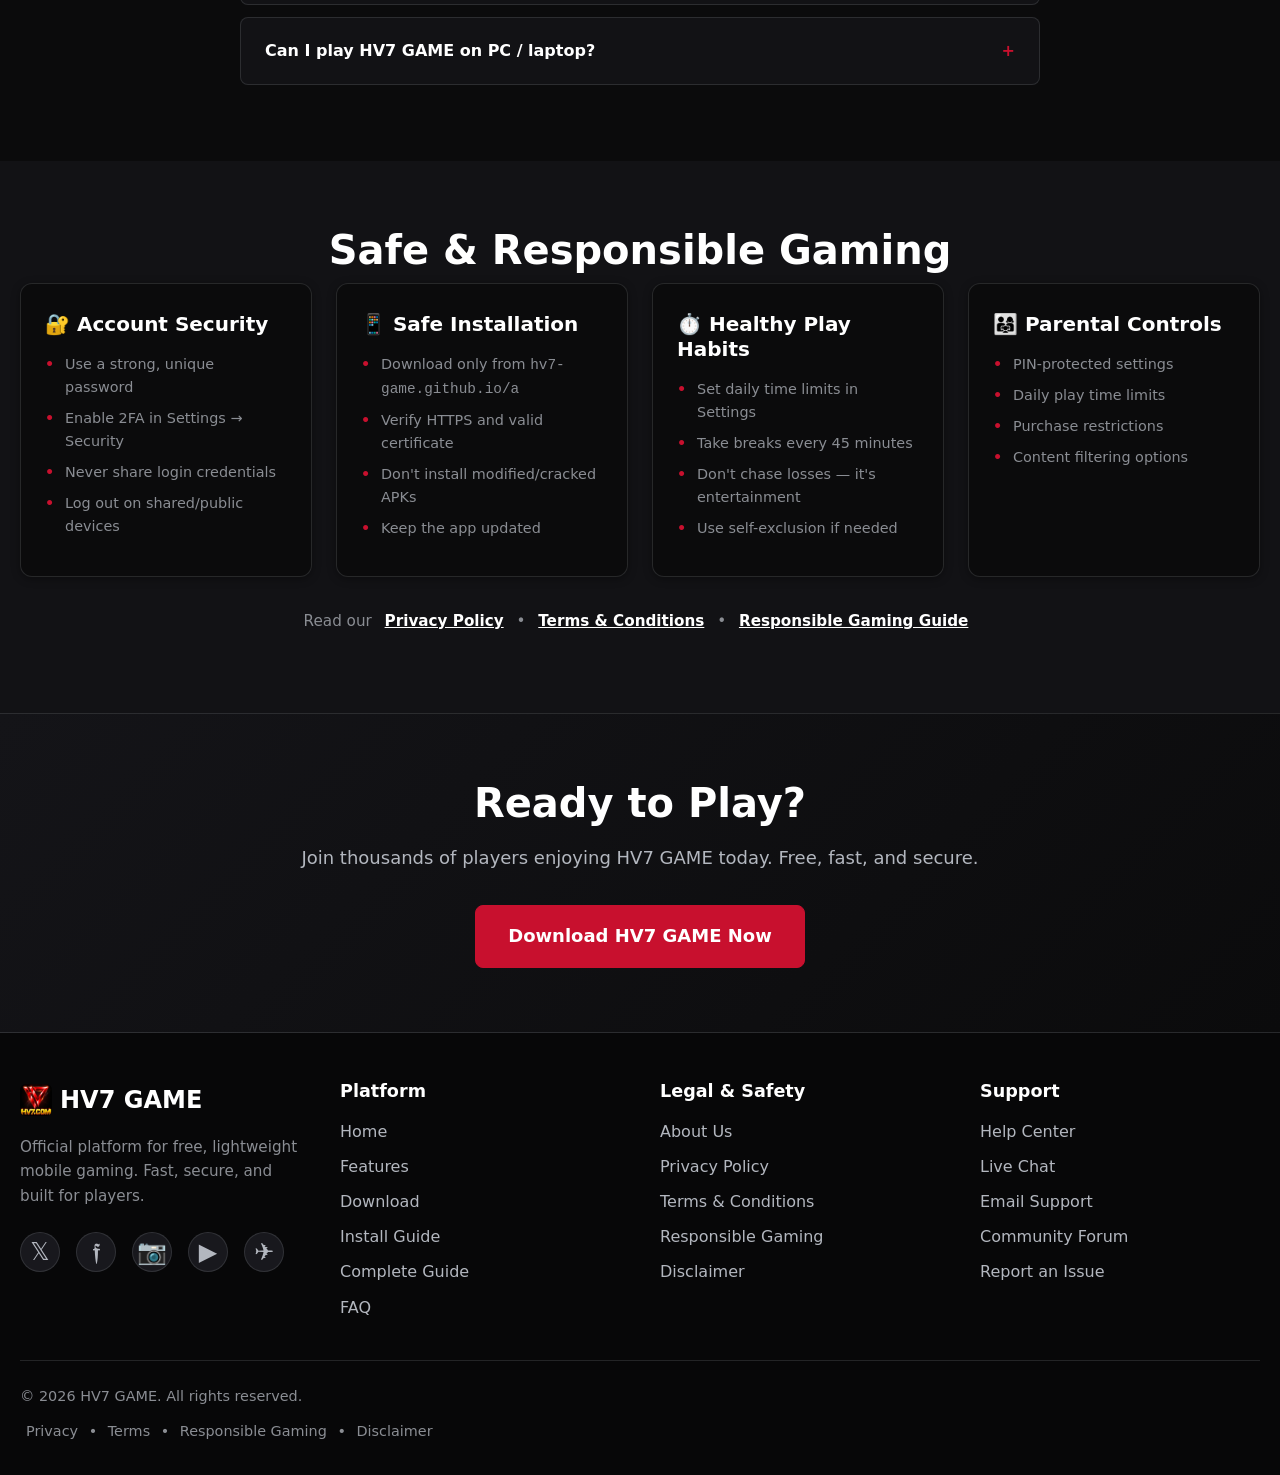
==== commit 45967db9: "Update index.html" ====
--- a/index.html
+++ b/index.html
@@ -6,9 +6,9 @@
 <meta http-equiv="X-UA-Compatible" content="IE=edge">
 
 <!-- Primary SEO Meta Tags -->
-<title>HV7 Game APK Download (Latest Version) – Free Install Guide</title>
-<meta name="description" content="Download HV7 GAME — the free hv7 game app for mobile. Install the ~5 MB APK and play cricket and arcade games optimized for Android 8.0+. Join the hv7 gaming community.">
-<meta name="keywords" content="hv7, hv7 game, free mobile games, cricket games, arcade games, hv7 download, hv7 app">
+<title>HV7 Game APK Download (Latest Version 2026) – Official Free Install Guide</title>
+<meta name="description" content="Download HV7 GAME APK (v2.4.1) — the free, lightweight mobile gaming app for Android 8.0+. Read the complete guide on features, safe installation, gameplay modes, and troubleshooting.">
+<meta name="keywords" content="hv7, hv7 game, hv7 game apk, hv7 download, hv7 app, free mobile games, cricket games, arcade games, hv7 login">
 <meta name="author" content="HV7 Official">
 <meta name="theme-color" content="#0b0b0c">
 <meta name="robots" content="index, follow, max-snippet:-1, max-image-preview:large, max-video-preview:-1">
@@ -19,22 +19,24 @@
 <meta name="language" content="English">
 <meta name="coverage" content="Worldwide">
 <meta name="distribution" content="Global">
-  
-
-<!-- Canonical URL - Your GitHub Pages Subdirectory Domain -->
+
+<!-- Canonical URL -->
 <link rel="canonical" href="https://hv7-game.github.io/a/">
 
-<!-- Favicon & Icons -->
-<link rel="icon" type="image/webp" href="hv7-logo.webp" sizes="any">
-<link rel="apple-touch-icon" href="hv7-logo.webp" sizes="any">
+<!-- Site Icon / Favicon & Touch Icons -->
+<link rel="icon" href="favicon.ico" sizes="any">
+<link rel="icon" type="image/webp" href="hv7-logo.webp" sizes="32x32">
+<link rel="icon" type="image/webp" href="hv7-logo.webp" sizes="192x192">
+<link rel="shortcut icon" href="hv7-logo.webp" type="image/webp">
+<link rel="apple-touch-icon" sizes="180x180" href="hv7-logo.webp">
 <link rel="manifest" href="manifest.json">
 
 <!-- Open Graph / Social Media -->
-<meta property="og:type" content="website">
+<meta property="og:type" content="article">
 <meta property="og:url" content="https://hv7-game.github.io/a/">
-<meta property="og:title" content="HV7 GAME – Official Download, Features & Complete Guide">
-<meta property="og:description" content="Download HV7 GAME app, install APK safely, explore features and play responsibly. The complete official guide.">
-<meta property="og:image" content="hv7-logo.webp">
+<meta property="og:title" content="HV7 GAME – Official Download, Features & Complete Guide (2026)">
+<meta property="og:description" content="Download HV7 GAME app, install APK safely, explore 50+ cricket and arcade games, and play responsibly. Complete official guide.">
+<meta property="og:image" content="https://hv7-game.github.io/a/hv7-logo.webp">
 <meta property="og:image:width" content="1200">
 <meta property="og:image:height" content="630">
 <meta property="og:site_name" content="HV7 GAME">
@@ -46,9 +48,8 @@
 <meta name="twitter:url" content="https://hv7-game.github.io/a/">
 <meta name="twitter:title" content="HV7 GAME – Official Download, Features & Complete Guide">
 <meta name="twitter:description" content="Download HV7 GAME app, install APK safely, explore features and play responsibly.">
-<meta name="twitter:image" content="hv7-logo.webp">
- <meta name="google-site-verification" content="ZnXlmwwipOGv0z8ppoP6RSLUHycZhqRg2V5y8UsCANY" />
-  
+<meta name="twitter:image" content="https://hv7-game.github.io/a/hv7-logo.webp">
+<meta name="google-site-verification" content="ZnXlmwwipOGv0z8ppoP6RSLUHycZhqRg2V5y8UsCANY" />
 
 <!-- Performance Hints -->
 <link rel="preconnect" href="https://fonts.googleapis.com">
@@ -92,7 +93,25 @@
 }
 </script>
 
-<!-- Structured Data: Article (Main Page as Article) -->
+<!-- Structured Data: SoftwareApplication -->
+<script type="application/ld+json">
+{
+  "@context": "https://schema.org",
+  "@type": "SoftwareApplication",
+  "name": "HV7 GAME",
+  "operatingSystem": "Android 8.0+",
+  "applicationCategory": "GameApplication",
+  "softwareVersion": "2.4.1",
+  "fileSize": "5.2MB",
+  "offers": {
+    "@type": "Offer",
+    "price": "0",
+    "priceCurrency": "INR"
+  }
+}
+</script>
+
+<!-- Structured Data: Article -->
 <script type="application/ld+json">
 {
   "@context": "https://schema.org",
@@ -101,7 +120,7 @@
   "description": "Complete guide to HV7 GAME: download, APK installation, features, login, safety and responsible gaming.",
   "mainEntityOfPage": { "@type": "WebPage", "@id": "https://hv7-game.github.io/a/" },
   "datePublished": "2026-11-21T00:00:00+00:00",
-  "dateModified": "2026-11-23T00:00:00+00:00",
+  "dateModified": "2026-11-26T00:00:00+00:00",
   "author": { "@type": "Organization", "name": "HV7 Official" },
   "publisher": {
     "@type": "Organization",
@@ -130,11 +149,11 @@
     { "@type": "HowToTool", "name": "Web Browser" }
   ],
   "step": [
-    { "@type": "HowToStep", "position": 1, "name": "Open Official HV7 GAME Page", "text": "Visit the official HV7 GAME website and locate the download section.", "url": "https://hv7-game.github.io/a/#download", "image": "hv7-logo.webp" },
-    { "@type": "HowToStep", "position": 2, "name": "Download APK File", "text": "Tap the download button to save the HV7 GAME APK (~5 MB) to your device.", "url": "https://hv7-game.github.io/a/#download", "image": "hv7-logo.webp" },
-    { "@type": "HowToStep", "position": 3, "name": "Enable Unknown Sources", "text": "Go to Settings > Security > Install unknown apps, and allow your browser or file manager.", "url": "https://hv7-game.github.io/a/#install", "image": "das.webp" },
-    { "@type": "HowToStep", "position": 4, "name": "Install the App", "text": "Open the APK file from Downloads and press Install.", "url": "https://hv7-game.github.io/a/#install", "image": "das.webp" },
-    { "@type": "HowToStep", "position": 5, "name": "Launch and Log In", "text": "Open HV7 GAME, create an account or sign in, and start playing.", "url": "https://hv7-game.github.io/a/#features", "image": "hv7-logo.webp" }
+    { "@type": "HowToStep", "position": 1, "name": "Open Official HV7 GAME Page", "text": "Visit the official HV7 GAME website and locate the download section.", "url": "https://hv7-game.github.io/a/#download", "image": "https://hv7-game.github.io/a/hv7-logo.webp" },
+    { "@type": "HowToStep", "position": 2, "name": "Download APK File", "text": "Tap the download button to save the HV7 GAME APK (~5.2 MB) to your device.", "url": "https://hv7-game.github.io/a/#download", "image": "https://hv7-game.github.io/a/hv7-logo.webp" },
+    { "@type": "HowToStep", "position": 3, "name": "Enable Unknown Sources", "text": "Go to Settings > Security > Install unknown apps, and allow your browser or file manager.", "url": "https://hv7-game.github.io/a/#install", "image": "https://hv7-game.github.io/a/das.webp" },
+    { "@type": "HowToStep", "position": 4, "name": "Install the App", "text": "Open the APK file from Downloads and press Install.", "url": "https://hv7-game.github.io/a/#install", "image": "https://hv7-game.github.io/a/das.webp" },
+    { "@type": "HowToStep", "position": 5, "name": "Launch and Log In", "text": "Open HV7 GAME, create an account or sign in, and start playing.", "url": "https://hv7-game.github.io/a/#features", "image": "https://hv7-game.github.io/a/hv7-logo.webp" }
   ]
 }
 </script>
@@ -168,11 +187,8 @@
 
 <!-- Stylesheet -->
 <link rel="stylesheet" href="style.css">
-  <!-- Mobile Horizontal Scroll & Large Image Fix -->
-<!-- Stylesheet -->
-<link rel="stylesheet" href="style.css">
-
-<!-- Mobile Image Fit & Smaller Emojis Fix -->
+
+<!-- Mobile Image Fit, Smaller Emojis & SEO Article Styling -->
 <style>
   html, body {
     max-width: 100% !important;
@@ -199,7 +215,6 @@
     box-sizing: border-box !important;
   }
 
-  /* Emojis ko chhota karne ke liye */
   .stat-icon,
   .feature-icon {
     font-size: 1.4rem !important;
@@ -212,8 +227,61 @@
     display: block;
     overflow-x: auto;
   }
+
+  /* SEO Article Section Styling */
+  .seo-article-section {
+    padding: 3rem 0;
+  }
+  .seo-article-wrapper {
+    max-width: 860px;
+    margin: 0 auto;
+    line-height: 1.75;
+  }
+  .seo-article-wrapper h2 {
+    margin-top: 2rem;
+    margin-bottom: 0.75rem;
+    font-size: 1.65rem;
+  }
+  .seo-article-wrapper h3 {
+    margin-top: 1.5rem;
+    margin-bottom: 0.5rem;
+    font-size: 1.25rem;
+  }
+  .seo-article-wrapper p {
+    margin-bottom: 1rem;
+    opacity: 0.92;
+  }
+  .seo-article-wrapper ul,
+  .seo-article-wrapper ol {
+    margin: 0.75rem 0 1.25rem 1.5rem;
+  }
+  .seo-article-wrapper li {
+    margin-bottom: 0.5rem;
+  }
+  .article-meta {
+    font-size: 0.9rem;
+    opacity: 0.75;
+    margin-bottom: 1.5rem;
+    display: flex;
+    flex-wrap: wrap;
+    gap: 1rem;
+  }
+  .toc-box {
+    border: 1px solid rgba(255, 255, 255, 0.14);
+    border-radius: 12px;
+    padding: 1.25rem 1.5rem;
+    margin: 1.5rem 0 2rem;
+    background: rgba(255, 255, 255, 0.03);
+  }
+  .toc-box strong {
+    display: block;
+    margin-bottom: 0.5rem;
+    font-size: 1.05rem;
+  }
+  .toc-box ul {
+    margin: 0 0 0 1.25rem;
+  }
 </style>
-</head>
 </head>
 <body>
 
@@ -236,12 +304,12 @@
 <li role="none"><a href="cricket-post.html" role="menuitem">Cricket Post</a></li>
 <li role="none"><a href="#download" role="menuitem">Download</a></li>
 <li role="none"><a href="#install" role="menuitem">Install Guide</a></li>
+<li role="none"><a href="#complete-guide" role="menuitem">Complete Guide</a></li>
 <li role="none"><a href="#faq" role="menuitem">FAQ</a></li>
 <li role="none"><a href="about.html" role="menuitem">About</a></li>
 <li role="none"><a href="privacy-policy.html" role="menuitem">Privacy</a></li>
 <li role="none"><a href="terms-conditions.html" role="menuitem">Terms</a></li>
 <li role="none"><a href="responsible-gaming.html" role="menuitem">Responsible Gaming</a></li>
-
 </ul>
 </nav>
 </header>
@@ -253,7 +321,7 @@
 <section class="hero" aria-labelledby="hero-title">
 <div class="container">
 <div class="hero-content">
-<p class="eyebrow">Official Platform Guide</p>
+<p class="eyebrow">Official Platform Guide • Updated November 2026</p>
 <h1 id="hero-title">HV7 Game APK Download (Latest Version) – Free Install Guide</h1>
 <p class="hero-lede">Everything about <strong>HV7 GAME</strong> in one place: download the app, install the APK safely, explore features, and play responsibly on your mobile device.</p>
 <div class="hero-cta">
@@ -285,7 +353,7 @@
 <div class="stats-grid">
 <div class="stat-card">
 <div class="stat-icon" aria-hidden="true">📱</div>
-<div class="stat-value">26 MB</div>
+<div class="stat-value">5.2 MB</div>
 <div class="stat-label">App Size</div>
 </div>
 <div class="stat-card">
@@ -317,7 +385,7 @@
 <p>Designed with a mobile-first approach, HV7 GAME offers a clean interface, one-tap login, and a growing library of games — from quick arcade titles to cricket-themed experiences perfect for IPL season.</p>
 <ul class="feature-list">
 <li><strong>Free to download & play</strong> — No hidden costs, no pay-to-win mechanics.</li>
-<li><strong>Lightweight APK (~5 MB)</strong> — Runs smoothly even on budget Android devices.</li>
+<li><strong>Lightweight APK (~5.2 MB)</strong> — Runs smoothly even on budget Android devices.</li>
 <li><strong>One-tap authentication</strong> — Sign in once, stay logged in securely.</li>
 <li><strong>Regular updates</strong> — New games and features added monthly.</li>
 </ul>
@@ -444,6 +512,71 @@
 </div>
 </div>
 </section>
+
+<!-- SEO-Friendly In-Depth Article Section -->
+<article class="seo-article-section" id="complete-guide" aria-labelledby="article-main-title">
+<div class="container">
+<div class="seo-article-wrapper">
+<header>
+<h2 id="article-main-title" class="section-title">Complete Guide to HV7 GAME App: Gameplay, Performance & Safety Review (2026)</h2>
+<div class="article-meta">
+<span><strong>Published by:</strong> HV7 Editorial Team</span>
+<span><strong>Last Updated:</strong> <time datetime="2026-11-26">November 26, 2026</time></span>
+<span><strong>Reading Time:</strong> 4 mins</span>
+</div>
+</header>
+
+<p>Mobile gaming has grown rapidly across India and worldwide, yet many modern gaming apps consume several gigabytes of storage and drain battery life within minutes. <strong>HV7 GAME</strong> was built specifically to solve this challenge. With an ultra-compact footprint of roughly <strong>5.2 MB</strong>, the HV7 Game app delivers instant access to cricket, arcade, puzzle, and casual strategy titles on almost any Android smartphone.</p>
+
+<nav class="toc-box" aria-label="Article Table of Contents">
+<strong>In This Guide:</strong>
+<ul>
+<li><a href="#why-choose-hv7">Why Players Choose HV7 GAME Over Heavy Apps</a></li>
+<li><a href="#game-categories">Popular Game Categories Available on HV7</a></li>
+<li><a href="#account-setup">How to Create an Account &amp; Complete HV7 Login</a></li>
+<li><a href="#troubleshooting">Common Installation &amp; Login Troubleshooting</a></li>
+<li><a href="#security-verification">How to Verify Genuine HV7 APK Files</a></li>
+</ul>
+</nav>
+
+<h3 id="why-choose-hv7">Why Players Choose HV7 GAME Over Heavy Apps</h3>
+<p>Most entry-level and mid-range Android smartphones run out of internal storage quickly due to system updates, photos, and messaging media. Instead of forcing users to clear storage space, <strong>HV7 GAME</strong> uses cloud-assisted asset loading. When you install the base APK, only core interface components are stored locally, while individual mini-games stream on demand over 4G, 5G, or Wi-Fi.</p>
+<ul>
+<li><strong>Low RAM &amp; Battery Footprint:</strong> Runs smoothly on devices with 2 GB RAM and Android 8.0 (Oreo) or higher without overheating.</li>
+<li><strong>Data-Friendly Architecture:</strong> Optimized asset compression keeps mobile data usage minimal during extended gaming sessions.</li>
+<li><strong>Zero Bloatware:</strong> Clean navigation with no intrusive background services running when the app is closed.</li>
+</ul>
+
+<h3 id="game-categories">Popular Game Categories Available on HV7</h3>
+<p>The HV7 platform curates over 50 browser-ready and native-accelerated titles designed for short, engaging play sessions:</p>
+<ol>
+<li><strong>Cricket &amp; Sports Challenges:</strong> Fast over-based batting games, super-over chase modes, and tournament leaderboards tailored for cricket fans. Check out our dedicated <a href="cricket-post.html">Cricket Post section</a> for match-day specials.</li>
+<li><strong>Classic Arcade &amp; Reflex Games:</strong> High-score runner, brick-breaker, and timing-based challenges that load in under two seconds.</li>
+<li><strong>Board, Card &amp; Strategy Titles:</strong> Turn-based tactical games and number puzzles that test focus and decision-making.</li>
+</ol>
+
+<h3 id="account-setup">How to Create an Account &amp; Complete HV7 Login</h3>
+<p>Setting up your profile on the HV7 Game app takes less than a minute and keeps your progress synced across sessions:</p>
+<ol>
+<li>Open the installed <strong>HV7 GAME</strong> app from your Android home screen.</li>
+<li>Tap <strong>Register / Sign Up</strong> and enter a valid mobile number or email address along with a strong password.</li>
+<li>Verify your account via the one-time verification code (OTP) sent to your device.</li>
+<li>Once verified, use the same credentials anytime on the <strong>HV7 Login</strong> screen to access your dashboard.</li>
+</ol>
+
+<h3 id="troubleshooting">Common Installation &amp; Login Troubleshooting</h3>
+<p>If you experience any issues while installing or opening the HV7 Game APK, try these quick fixes:</p>
+<ul>
+<li><strong>"App Not Installed" Error:</strong> Make sure you have at least 100 MB of free storage space and delete any older corrupted APK files from your <em>Downloads</em> folder before retrying.</li>
+<li><strong>Slow Loading on Mobile Data:</strong> Switch airplane mode on and off to refresh your 4G/5G network, or clear the app cache via <em>Settings → Apps → HV7 GAME → Storage → Clear Cache</em>.</li>
+<li><strong>OTP Not Received:</strong> Wait 60 seconds before requesting a resend and ensure Do Not Disturb (DND) or SMS spam filters are not blocking automated messages.</li>
+</ul>
+
+<h3 id="security-verification">How to Verify Genuine HV7 APK Files</h3>
+<p>Because Android APK files distributed outside the Google Play Store can sometimes be copied by unofficial websites, always confirm that you are downloading directly from <strong>hv7-game.github.io/a</strong>. Never install modified ("mod") versions from unknown Telegram groups or third-party file hosts, as they can compromise your account credentials and device privacy. For full details on data handling and player protection, review our <a href="privacy-policy.html">Privacy Policy</a> and <a href="responsible-gaming.html">Responsible Gaming</a> guidelines.</p>
+</div>
+</div>
+</article>
 
 <!-- Specifications Table -->
 <section class="specs-section" id="specs" aria-labelledby="specs-title">
@@ -535,6 +668,7 @@
 </div>
 </details>
 </div>
+</div>
 </section>
 
 <!-- Safety & Responsible Gaming -->
@@ -582,6 +716,7 @@
 <p class="safety-links">
 Read our <a href="privacy-policy.html">Privacy Policy</a> • <a href="terms-conditions.html">Terms & Conditions</a> • <a href="responsible-gaming.html">Responsible Gaming Guide</a>
 </p>
+</div>
 </section>
 
 <!-- CTA Section -->
@@ -621,6 +756,7 @@
 <li><a href="#features">Features</a></li>
 <li><a href="#download">Download</a></li>
 <li><a href="#install">Install Guide</a></li>
+<li><a href="#complete-guide">Complete Guide</a></li>
 <li><a href="#faq">FAQ</a></li>
 </ul>
 </nav>
